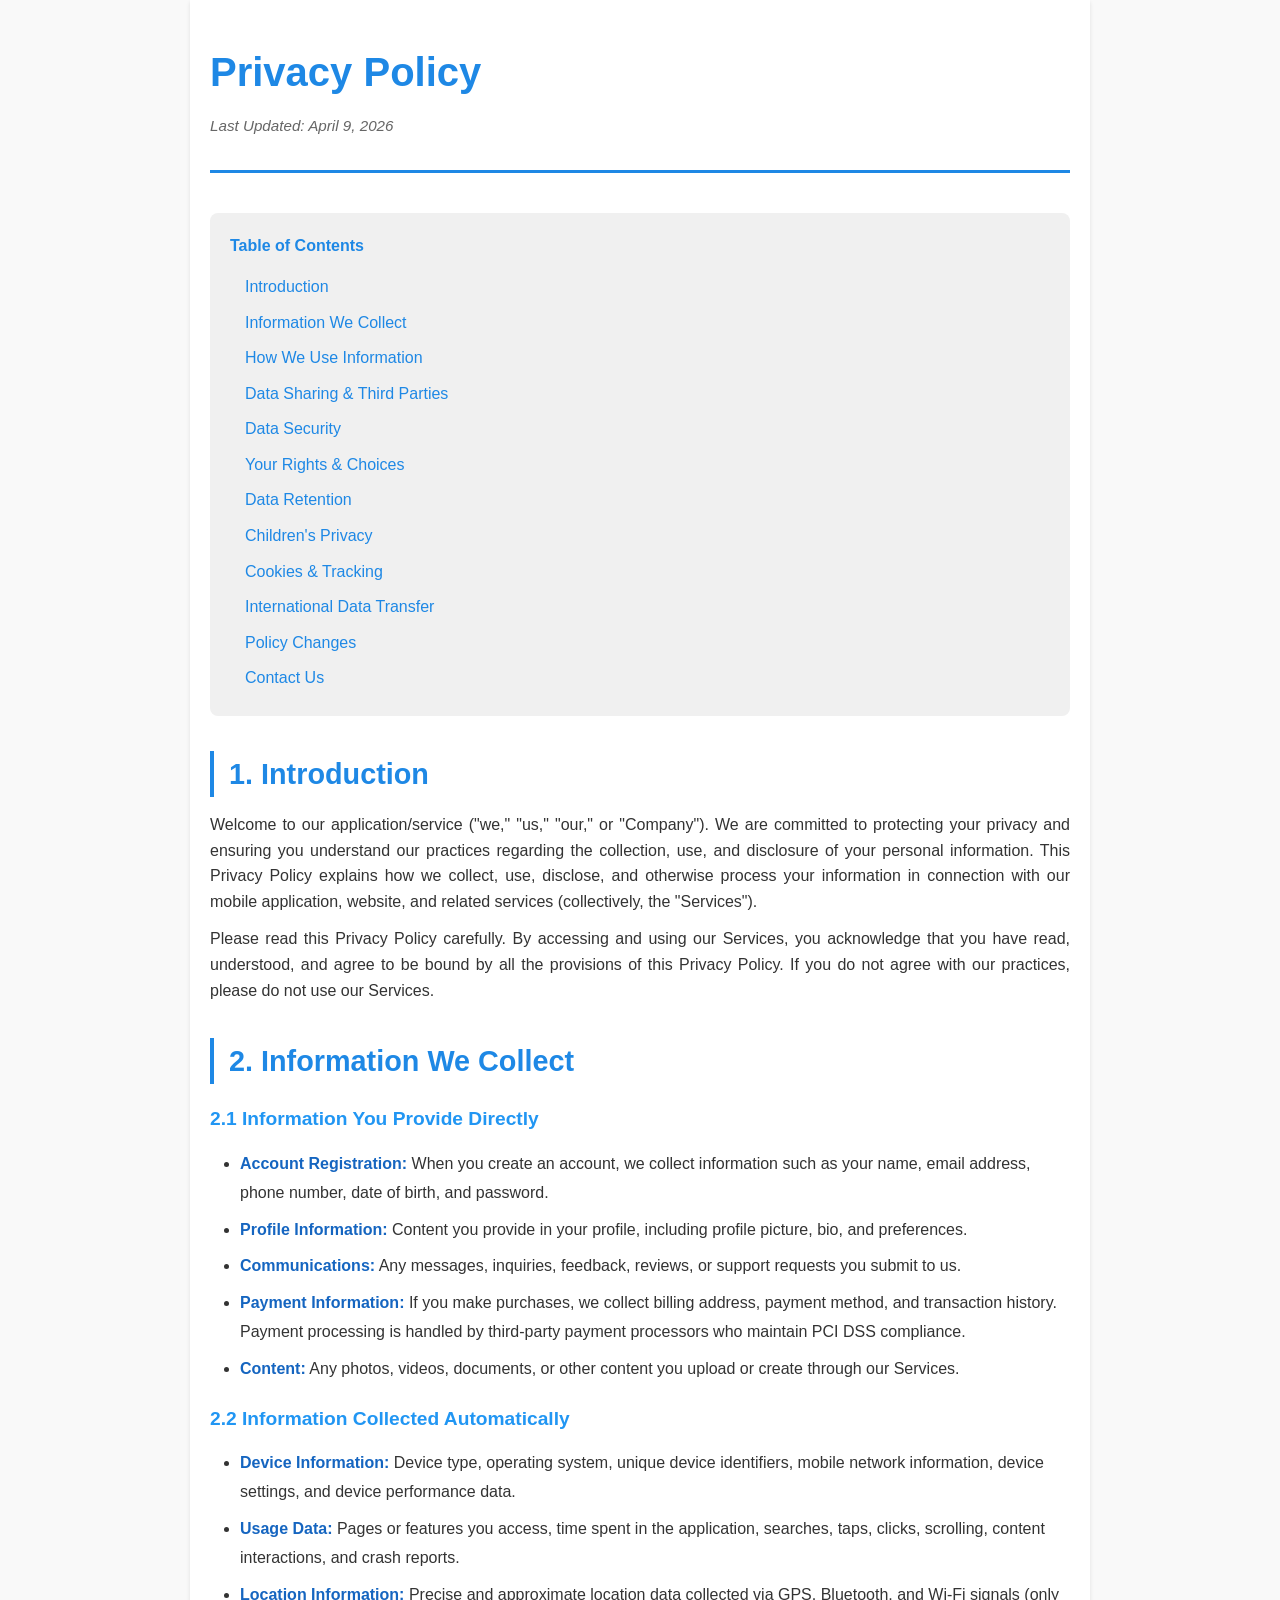
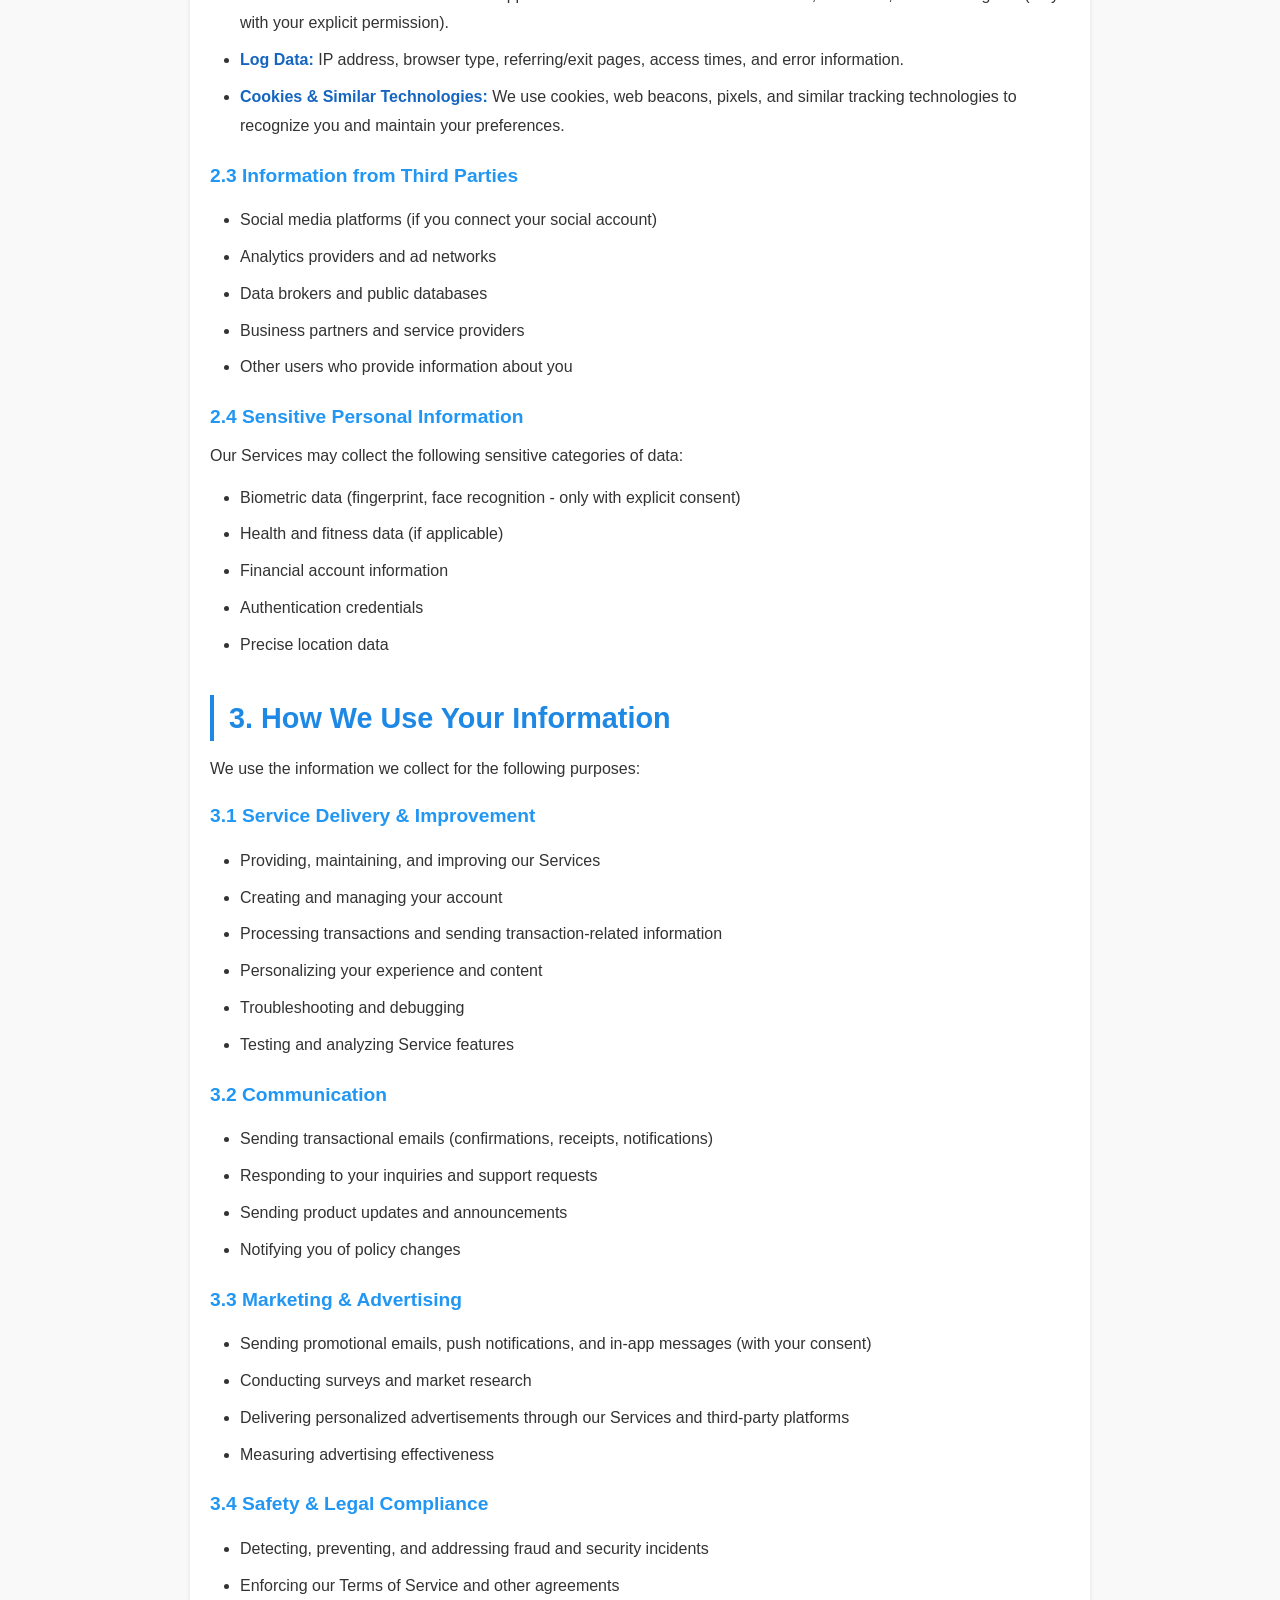
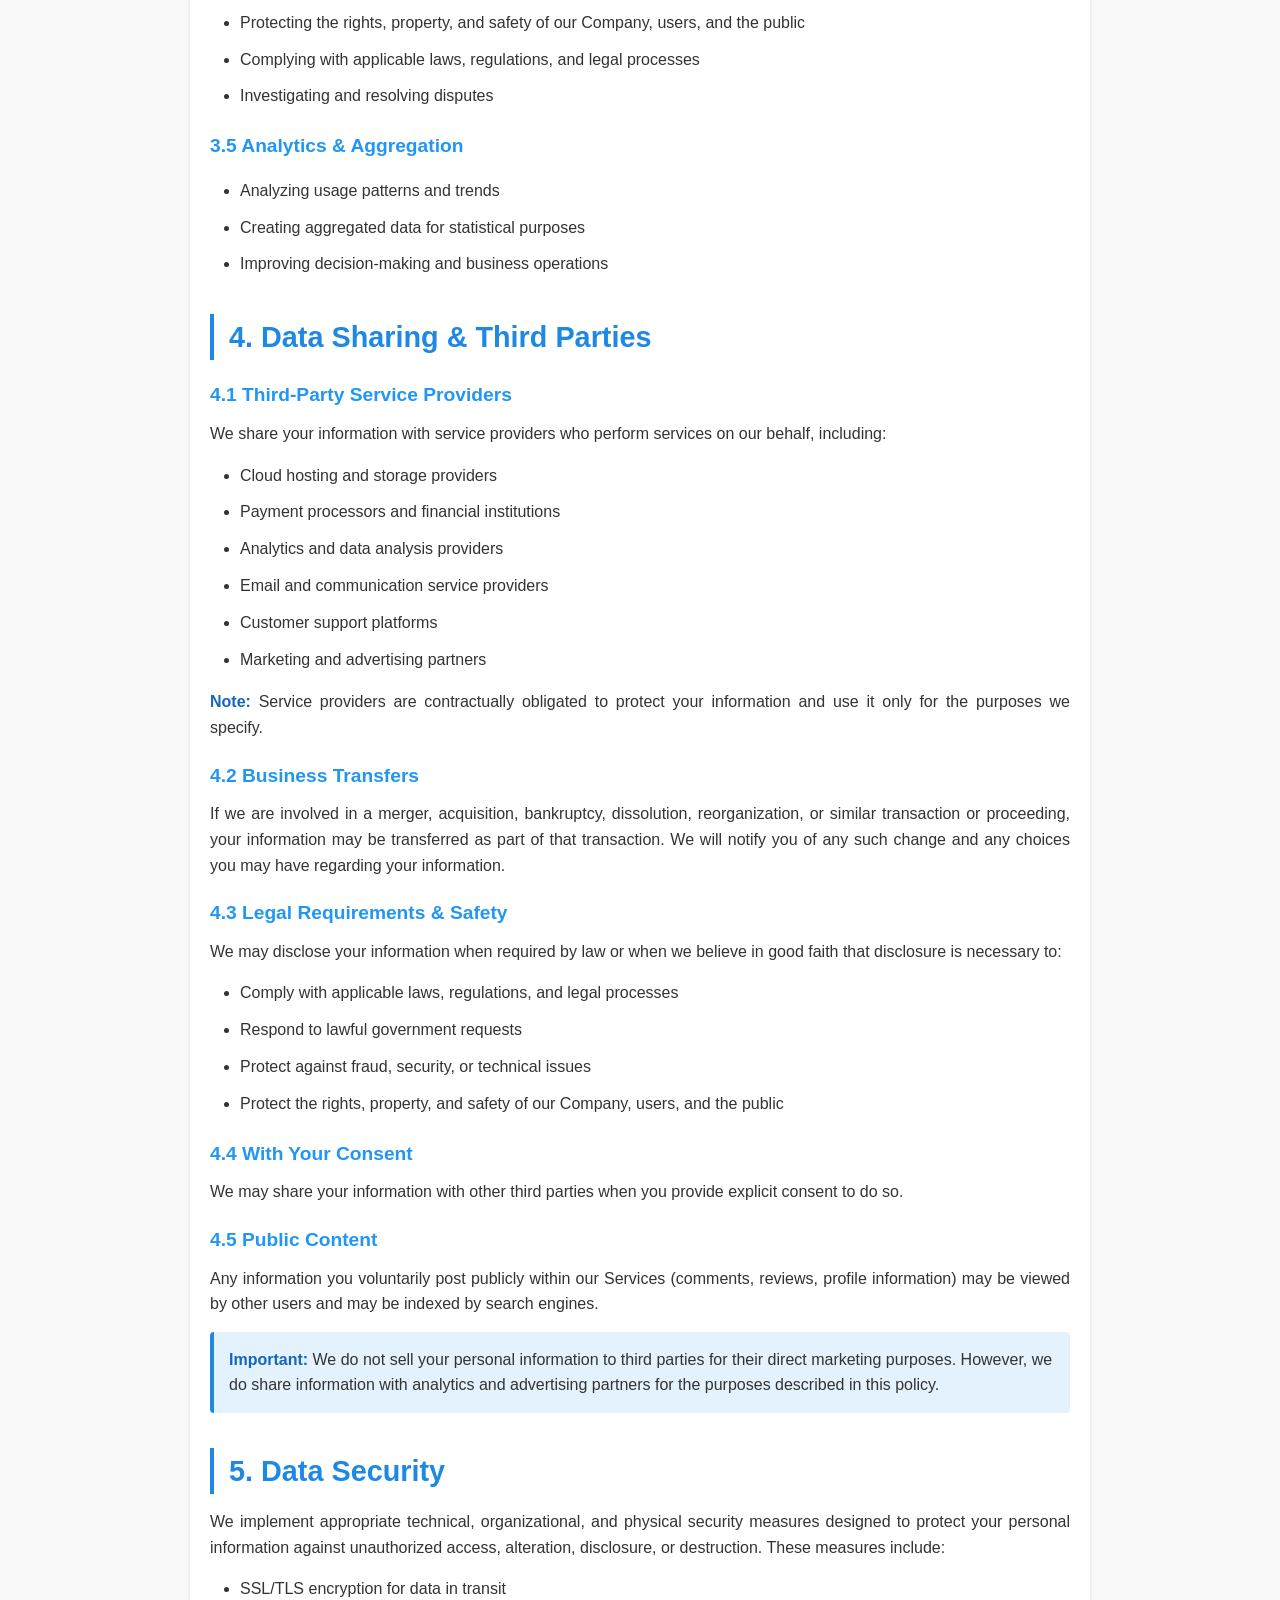
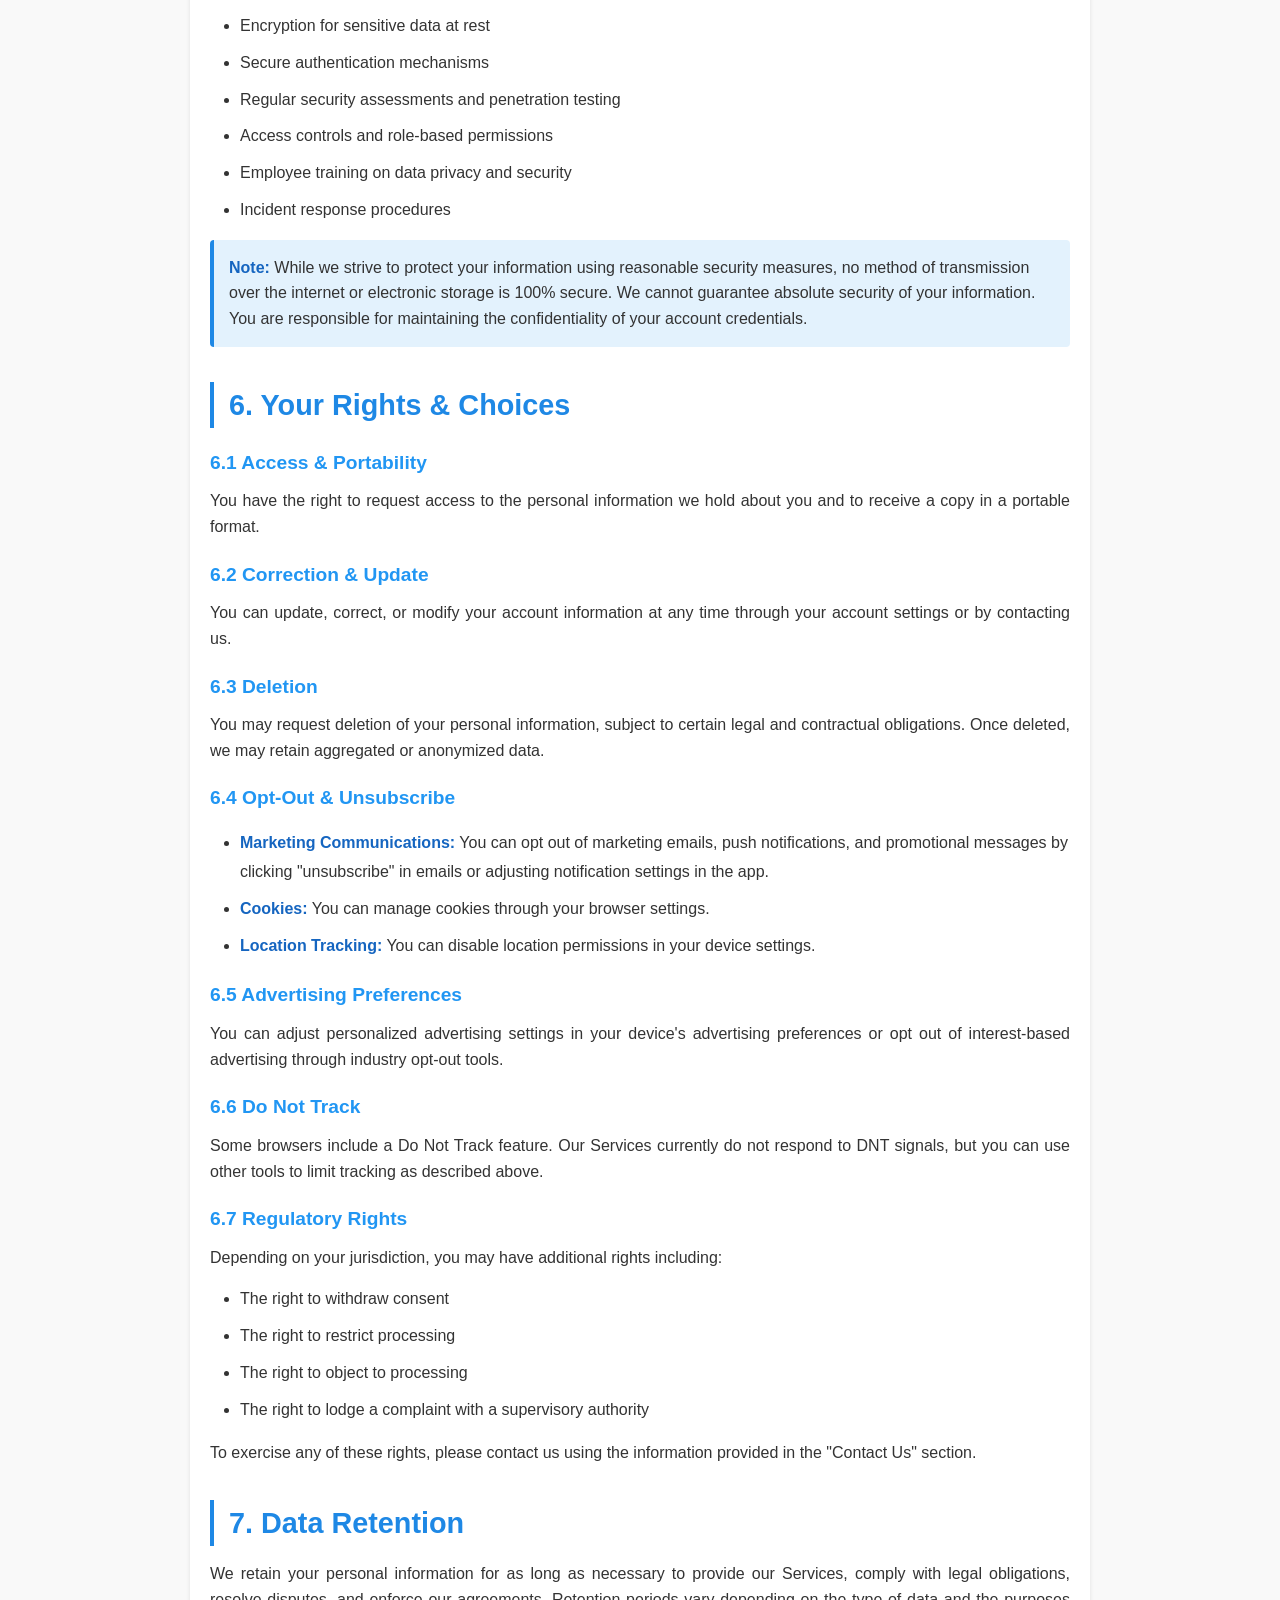
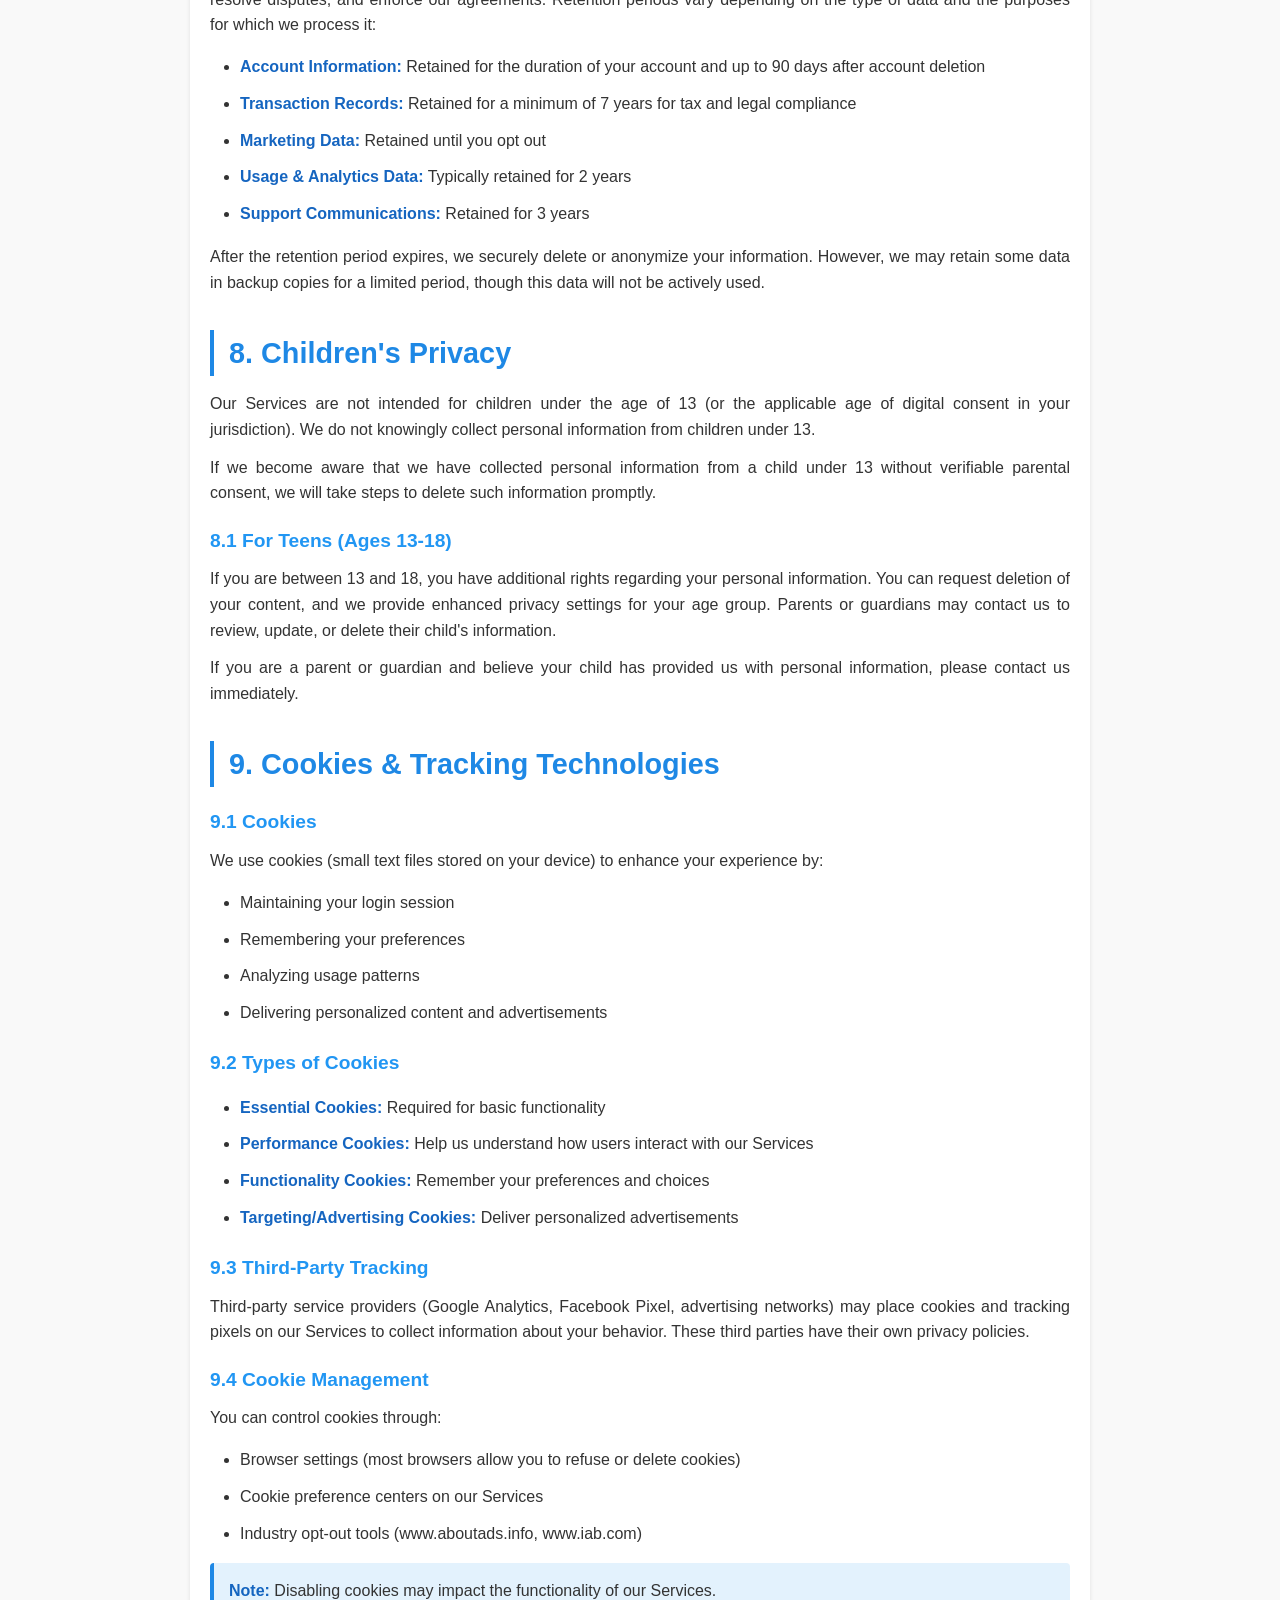
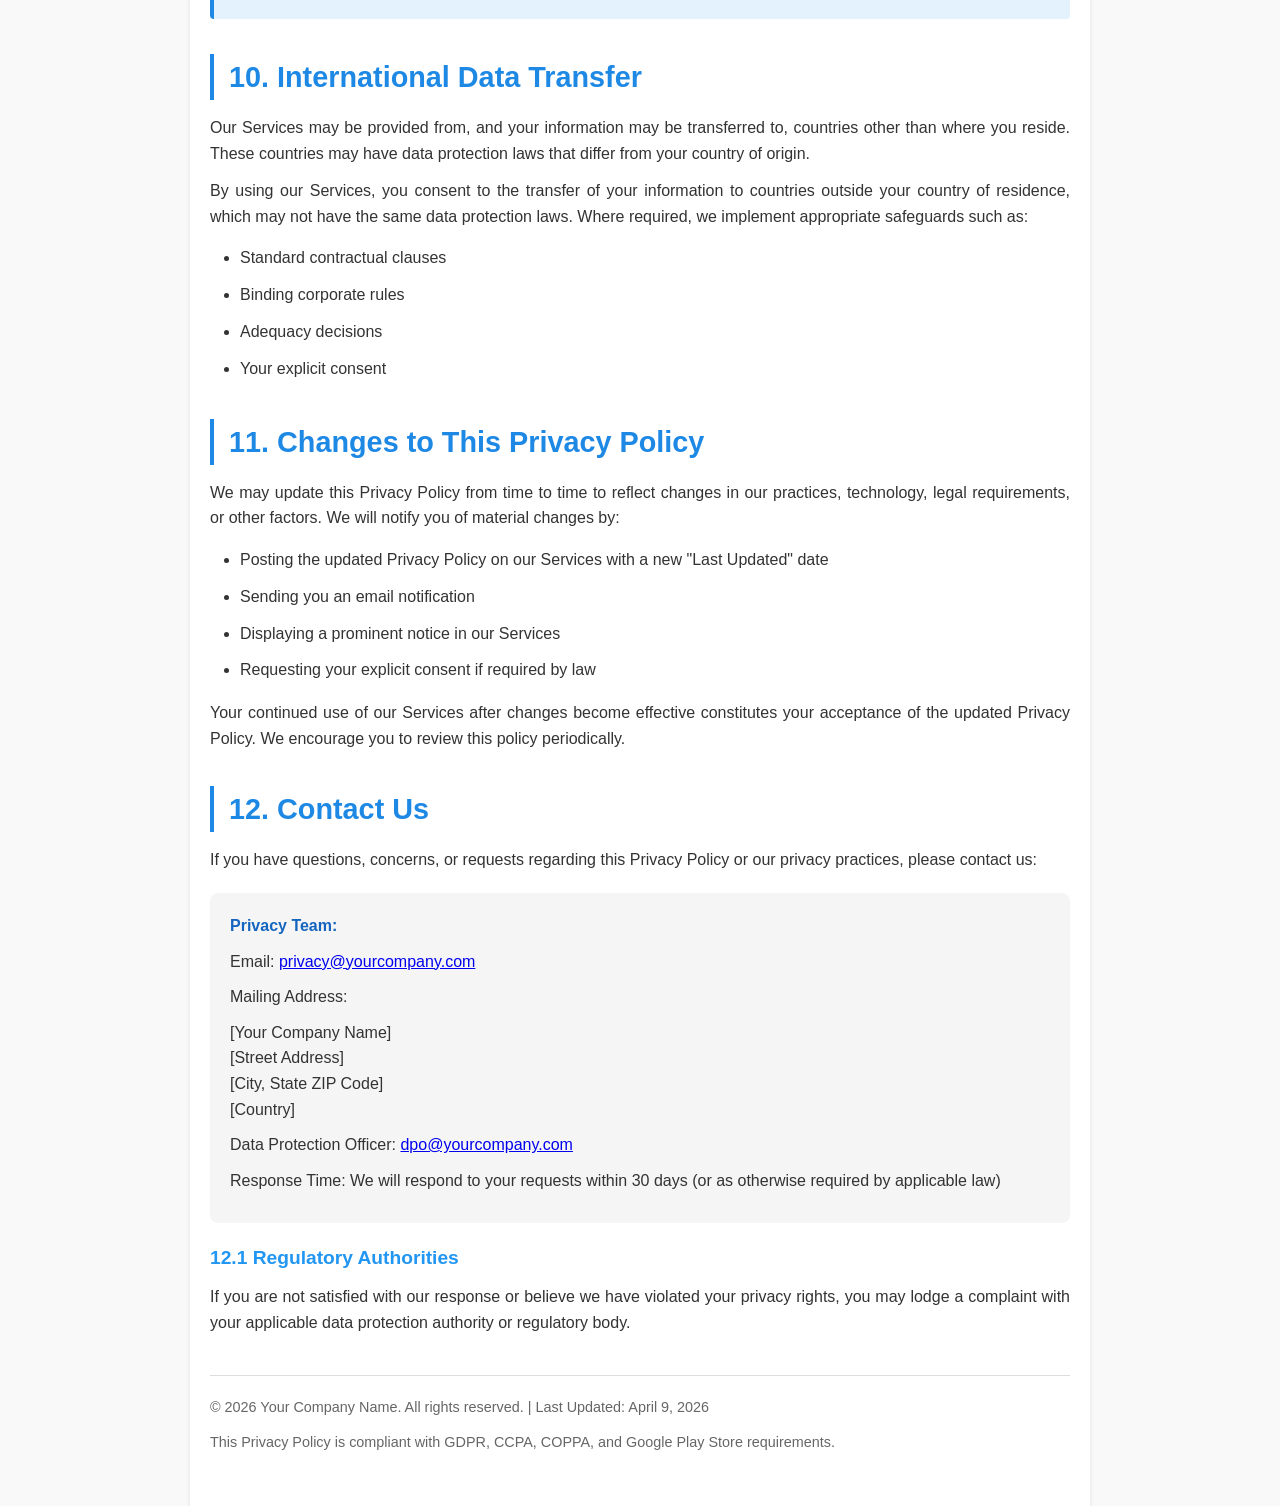
==== privacy-policy.html @ 2a8cf2f1 "Create privacy-policy.html" ====
<!DOCTYPE html>
<html lang="en">
<head>
    <meta charset="UTF-8">
    <meta name="viewport" content="width=device-width, initial-scale=1.0">
    <meta name="description" content="Privacy Policy - Learn how we collect, use and protect your data">
    <title>Privacy Policy</title>
    <style>
        * {
            margin: 0;
            padding: 0;
            box-sizing: border-box;
        }
        
        body {
            font-family: -apple-system, BlinkMacSystemFont, 'Segoe UI', Roboto, 'Helvetica Neue', Arial, sans-serif;
            line-height: 1.6;
            color: #333;
            background-color: #f9f9f9;
        }
        
        .container {
            max-width: 900px;
            margin: 0 auto;
            padding: 40px 20px;
            background-color: white;
            box-shadow: 0 2px 4px rgba(0,0,0,0.1);
        }
        
        header {
            margin-bottom: 40px;
            border-bottom: 3px solid #1e88e5;
            padding-bottom: 20px;
        }
        
        h1 {
            color: #1e88e5;
            font-size: 2.5em;
            margin-bottom: 10px;
        }
        
        .last-updated {
            color: #666;
            font-size: 0.95em;
            font-style: italic;
        }
        
        h2 {
            color: #1e88e5;
            font-size: 1.8em;
            margin-top: 35px;
            margin-bottom: 15px;
            border-left: 4px solid #1e88e5;
            padding-left: 15px;
        }
        
        h3 {
            color: #2196f3;
            font-size: 1.2em;
            margin-top: 20px;
            margin-bottom: 10px;
        }
        
        p {
            margin-bottom: 12px;
            text-align: justify;
        }
        
        ul, ol {
            margin: 15px 0 15px 30px;
        }
        
        li {
            margin-bottom: 8px;
            line-height: 1.8;
        }
        
        .highlight {
            background-color: #e3f2fd;
            padding: 15px;
            border-left: 4px solid #1e88e5;
            margin: 15px 0;
            border-radius: 4px;
        }
        
        .contact-info {
            background-color: #f5f5f5;
            padding: 20px;
            border-radius: 8px;
            margin: 20px 0;
        }
        
        .contact-info p {
            margin-bottom: 10px;
        }
        
        .toc {
            background-color: #f0f0f0;
            padding: 20px;
            border-radius: 8px;
            margin-bottom: 30px;
        }
        
        .toc-title {
            font-weight: bold;
            margin-bottom: 10px;
            color: #1e88e5;
        }
        
        .toc a {
            display: block;
            color: #1e88e5;
            text-decoration: none;
            padding: 5px 0;
            margin-left: 15px;
        }
        
        .toc a:hover {
            text-decoration: underline;
        }
        
        footer {
            margin-top: 40px;
            padding-top: 20px;
            border-top: 1px solid #ddd;
            text-align: center;
            color: #666;
            font-size: 0.9em;
        }
        
        strong {
            color: #1565c0;
        }
        
        @media (max-width: 768px) {
            .container {
                padding: 20px 15px;
            }
            
            h1 {
                font-size: 1.8em;
            }
            
            h2 {
                font-size: 1.4em;
            }
        }
    </style>
</head>
<body>
    <div class="container">
        <header>
            <h1>Privacy Policy</h1>
            <p class="last-updated">Last Updated: April 9, 2026</p>
        </header>

        <div class="toc">
            <div class="toc-title">Table of Contents</div>
            <a href="#introduction">Introduction</a>
            <a href="#information-we-collect">Information We Collect</a>
            <a href="#how-we-use">How We Use Information</a>
            <a href="#data-sharing">Data Sharing & Third Parties</a>
            <a href="#data-security">Data Security</a>
            <a href="#user-rights">Your Rights & Choices</a>
            <a href="#data-retention">Data Retention</a>
            <a href="#children-privacy">Children's Privacy</a>
            <a href="#cookies">Cookies & Tracking</a>
            <a href="#international-transfer">International Data Transfer</a>
            <a href="#policy-changes">Policy Changes</a>
            <a href="#contact">Contact Us</a>
        </div>

        <section id="introduction">
            <h2>1. Introduction</h2>
            <p>Welcome to our application/service ("we," "us," "our," or "Company"). We are committed to protecting your privacy and ensuring you understand our practices regarding the collection, use, and disclosure of your personal information. This Privacy Policy explains how we collect, use, disclose, and otherwise process your information in connection with our mobile application, website, and related services (collectively, the "Services").</p>
            <p>Please read this Privacy Policy carefully. By accessing and using our Services, you acknowledge that you have read, understood, and agree to be bound by all the provisions of this Privacy Policy. If you do not agree with our practices, please do not use our Services.</p>
        </section>

        <section id="information-we-collect">
            <h2>2. Information We Collect</h2>
            
            <h3>2.1 Information You Provide Directly</h3>
            <ul>
                <li><strong>Account Registration:</strong> When you create an account, we collect information such as your name, email address, phone number, date of birth, and password.</li>
                <li><strong>Profile Information:</strong> Content you provide in your profile, including profile picture, bio, and preferences.</li>
                <li><strong>Communications:</strong> Any messages, inquiries, feedback, reviews, or support requests you submit to us.</li>
                <li><strong>Payment Information:</strong> If you make purchases, we collect billing address, payment method, and transaction history. Payment processing is handled by third-party payment processors who maintain PCI DSS compliance.</li>
                <li><strong>Content:</strong> Any photos, videos, documents, or other content you upload or create through our Services.</li>
            </ul>

            <h3>2.2 Information Collected Automatically</h3>
            <ul>
                <li><strong>Device Information:</strong> Device type, operating system, unique device identifiers, mobile network information, device settings, and device performance data.</li>
                <li><strong>Usage Data:</strong> Pages or features you access, time spent in the application, searches, taps, clicks, scrolling, content interactions, and crash reports.</li>
                <li><strong>Location Information:</strong> Precise and approximate location data collected via GPS, Bluetooth, and Wi-Fi signals (only with your explicit permission).</li>
                <li><strong>Log Data:</strong> IP address, browser type, referring/exit pages, access times, and error information.</li>
                <li><strong>Cookies & Similar Technologies:</strong> We use cookies, web beacons, pixels, and similar tracking technologies to recognize you and maintain your preferences.</li>
            </ul>

            <h3>2.3 Information from Third Parties</h3>
            <ul>
                <li>Social media platforms (if you connect your social account)</li>
                <li>Analytics providers and ad networks</li>
                <li>Data brokers and public databases</li>
                <li>Business partners and service providers</li>
                <li>Other users who provide information about you</li>
            </ul>

            <h3>2.4 Sensitive Personal Information</h3>
            <p>Our Services may collect the following sensitive categories of data:</p>
            <ul>
                <li>Biometric data (fingerprint, face recognition - only with explicit consent)</li>
                <li>Health and fitness data (if applicable)</li>
                <li>Financial account information</li>
                <li>Authentication credentials</li>
                <li>Precise location data</li>
            </ul>
        </section>

        <section id="how-we-use">
            <h2>3. How We Use Your Information</h2>
            <p>We use the information we collect for the following purposes:</p>
            
            <h3>3.1 Service Delivery & Improvement</h3>
            <ul>
                <li>Providing, maintaining, and improving our Services</li>
                <li>Creating and managing your account</li>
                <li>Processing transactions and sending transaction-related information</li>
                <li>Personalizing your experience and content</li>
                <li>Troubleshooting and debugging</li>
                <li>Testing and analyzing Service features</li>
            </ul>

            <h3>3.2 Communication</h3>
            <ul>
                <li>Sending transactional emails (confirmations, receipts, notifications)</li>
                <li>Responding to your inquiries and support requests</li>
                <li>Sending product updates and announcements</li>
                <li>Notifying you of policy changes</li>
            </ul>

            <h3>3.3 Marketing & Advertising</h3>
            <ul>
                <li>Sending promotional emails, push notifications, and in-app messages (with your consent)</li>
                <li>Conducting surveys and market research</li>
                <li>Delivering personalized advertisements through our Services and third-party platforms</li>
                <li>Measuring advertising effectiveness</li>
            </ul>

            <h3>3.4 Safety & Legal Compliance</h3>
            <ul>
                <li>Detecting, preventing, and addressing fraud and security incidents</li>
                <li>Enforcing our Terms of Service and other agreements</li>
                <li>Protecting the rights, property, and safety of our Company, users, and the public</li>
                <li>Complying with applicable laws, regulations, and legal processes</li>
                <li>Investigating and resolving disputes</li>
            </ul>

            <h3>3.5 Analytics & Aggregation</h3>
            <ul>
                <li>Analyzing usage patterns and trends</li>
                <li>Creating aggregated data for statistical purposes</li>
                <li>Improving decision-making and business operations</li>
            </ul>
        </section>

        <section id="data-sharing">
            <h2>4. Data Sharing & Third Parties</h2>
            
            <h3>4.1 Third-Party Service Providers</h3>
            <p>We share your information with service providers who perform services on our behalf, including:</p>
            <ul>
                <li>Cloud hosting and storage providers</li>
                <li>Payment processors and financial institutions</li>
                <li>Analytics and data analysis providers</li>
                <li>Email and communication service providers</li>
                <li>Customer support platforms</li>
                <li>Marketing and advertising partners</li>
            </ul>
            <p><strong>Note:</strong> Service providers are contractually obligated to protect your information and use it only for the purposes we specify.</p>

            <h3>4.2 Business Transfers</h3>
            <p>If we are involved in a merger, acquisition, bankruptcy, dissolution, reorganization, or similar transaction or proceeding, your information may be transferred as part of that transaction. We will notify you of any such change and any choices you may have regarding your information.</p>

            <h3>4.3 Legal Requirements & Safety</h3>
            <p>We may disclose your information when required by law or when we believe in good faith that disclosure is necessary to:</p>
            <ul>
                <li>Comply with applicable laws, regulations, and legal processes</li>
                <li>Respond to lawful government requests</li>
                <li>Protect against fraud, security, or technical issues</li>
                <li>Protect the rights, property, and safety of our Company, users, and the public</li>
            </ul>

            <h3>4.4 With Your Consent</h3>
            <p>We may share your information with other third parties when you provide explicit consent to do so.</p>

            <h3>4.5 Public Content</h3>
            <p>Any information you voluntarily post publicly within our Services (comments, reviews, profile information) may be viewed by other users and may be indexed by search engines.</p>

            <div class="highlight">
                <strong>Important:</strong> We do not sell your personal information to third parties for their direct marketing purposes. However, we do share information with analytics and advertising partners for the purposes described in this policy.
            </div>
        </section>

        <section id="data-security">
            <h2>5. Data Security</h2>
            <p>We implement appropriate technical, organizational, and physical security measures designed to protect your personal information against unauthorized access, alteration, disclosure, or destruction. These measures include:</p>
            <ul>
                <li>SSL/TLS encryption for data in transit</li>
                <li>Encryption for sensitive data at rest</li>
                <li>Secure authentication mechanisms</li>
                <li>Regular security assessments and penetration testing</li>
                <li>Access controls and role-based permissions</li>
                <li>Employee training on data privacy and security</li>
                <li>Incident response procedures</li>
            </ul>

            <div class="highlight">
                <strong>Note:</strong> While we strive to protect your information using reasonable security measures, no method of transmission over the internet or electronic storage is 100% secure. We cannot guarantee absolute security of your information. You are responsible for maintaining the confidentiality of your account credentials.
            </div>
        </section>

        <section id="user-rights">
            <h2>6. Your Rights & Choices</h2>
            
            <h3>6.1 Access & Portability</h3>
            <p>You have the right to request access to the personal information we hold about you and to receive a copy in a portable format.</p>

            <h3>6.2 Correction & Update</h3>
            <p>You can update, correct, or modify your account information at any time through your account settings or by contacting us.</p>

            <h3>6.3 Deletion</h3>
            <p>You may request deletion of your personal information, subject to certain legal and contractual obligations. Once deleted, we may retain aggregated or anonymized data.</p>

            <h3>6.4 Opt-Out & Unsubscribe</h3>
            <ul>
                <li><strong>Marketing Communications:</strong> You can opt out of marketing emails, push notifications, and promotional messages by clicking "unsubscribe" in emails or adjusting notification settings in the app.</li>
                <li><strong>Cookies:</strong> You can manage cookies through your browser settings.</li>
                <li><strong>Location Tracking:</strong> You can disable location permissions in your device settings.</li>
            </ul>

            <h3>6.5 Advertising Preferences</h3>
            <p>You can adjust personalized advertising settings in your device's advertising preferences or opt out of interest-based advertising through industry opt-out tools.</p>

            <h3>6.6 Do Not Track</h3>
            <p>Some browsers include a Do Not Track feature. Our Services currently do not respond to DNT signals, but you can use other tools to limit tracking as described above.</p>

            <h3>6.7 Regulatory Rights</h3>
            <p>Depending on your jurisdiction, you may have additional rights including:</p>
            <ul>
                <li>The right to withdraw consent</li>
                <li>The right to restrict processing</li>
                <li>The right to object to processing</li>
                <li>The right to lodge a complaint with a supervisory authority</li>
            </ul>

            <p>To exercise any of these rights, please contact us using the information provided in the "Contact Us" section.</p>
        </section>

        <section id="data-retention">
            <h2>7. Data Retention</h2>
            <p>We retain your personal information for as long as necessary to provide our Services, comply with legal obligations, resolve disputes, and enforce our agreements. Retention periods vary depending on the type of data and the purposes for which we process it:</p>
            <ul>
                <li><strong>Account Information:</strong> Retained for the duration of your account and up to 90 days after account deletion</li>
                <li><strong>Transaction Records:</strong> Retained for a minimum of 7 years for tax and legal compliance</li>
                <li><strong>Marketing Data:</strong> Retained until you opt out</li>
                <li><strong>Usage & Analytics Data:</strong> Typically retained for 2 years</li>
                <li><strong>Support Communications:</strong> Retained for 3 years</li>
            </ul>
            <p>After the retention period expires, we securely delete or anonymize your information. However, we may retain some data in backup copies for a limited period, though this data will not be actively used.</p>
        </section>

        <section id="children-privacy">
            <h2>8. Children's Privacy</h2>
            <p>Our Services are not intended for children under the age of 13 (or the applicable age of digital consent in your jurisdiction). We do not knowingly collect personal information from children under 13.</p>
            
            <p>If we become aware that we have collected personal information from a child under 13 without verifiable parental consent, we will take steps to delete such information promptly.</p>

            <h3>8.1 For Teens (Ages 13-18)</h3>
            <p>If you are between 13 and 18, you have additional rights regarding your personal information. You can request deletion of your content, and we provide enhanced privacy settings for your age group. Parents or guardians may contact us to review, update, or delete their child's information.</p>

            <p>If you are a parent or guardian and believe your child has provided us with personal information, please contact us immediately.</p>
        </section>

        <section id="cookies">
            <h2>9. Cookies & Tracking Technologies</h2>
            
            <h3>9.1 Cookies</h3>
            <p>We use cookies (small text files stored on your device) to enhance your experience by:</p>
            <ul>
                <li>Maintaining your login session</li>
                <li>Remembering your preferences</li>
                <li>Analyzing usage patterns</li>
                <li>Delivering personalized content and advertisements</li>
            </ul>

            <h3>9.2 Types of Cookies</h3>
            <ul>
                <li><strong>Essential Cookies:</strong> Required for basic functionality</li>
                <li><strong>Performance Cookies:</strong> Help us understand how users interact with our Services</li>
                <li><strong>Functionality Cookies:</strong> Remember your preferences and choices</li>
                <li><strong>Targeting/Advertising Cookies:</strong> Deliver personalized advertisements</li>
            </ul>

            <h3>9.3 Third-Party Tracking</h3>
            <p>Third-party service providers (Google Analytics, Facebook Pixel, advertising networks) may place cookies and tracking pixels on our Services to collect information about your behavior. These third parties have their own privacy policies.</p>

            <h3>9.4 Cookie Management</h3>
            <p>You can control cookies through:</p>
            <ul>
                <li>Browser settings (most browsers allow you to refuse or delete cookies)</li>
                <li>Cookie preference centers on our Services</li>
                <li>Industry opt-out tools (www.aboutads.info, www.iab.com)</li>
            </ul>

            <div class="highlight">
                <strong>Note:</strong> Disabling cookies may impact the functionality of our Services.
            </div>
        </section>

        <section id="international-transfer">
            <h2>10. International Data Transfer</h2>
            <p>Our Services may be provided from, and your information may be transferred to, countries other than where you reside. These countries may have data protection laws that differ from your country of origin.</p>

            <p>By using our Services, you consent to the transfer of your information to countries outside your country of residence, which may not have the same data protection laws. Where required, we implement appropriate safeguards such as:</p>
            <ul>
                <li>Standard contractual clauses</li>
                <li>Binding corporate rules</li>
                <li>Adequacy decisions</li>
                <li>Your explicit consent</li>
            </ul>
        </section>

        <section id="policy-changes">
            <h2>11. Changes to This Privacy Policy</h2>
            <p>We may update this Privacy Policy from time to time to reflect changes in our practices, technology, legal requirements, or other factors. We will notify you of material changes by:</p>
            <ul>
                <li>Posting the updated Privacy Policy on our Services with a new "Last Updated" date</li>
                <li>Sending you an email notification</li>
                <li>Displaying a prominent notice in our Services</li>
                <li>Requesting your explicit consent if required by law</li>
            </ul>
            <p>Your continued use of our Services after changes become effective constitutes your acceptance of the updated Privacy Policy. We encourage you to review this policy periodically.</p>
        </section>

        <section id="contact">
            <h2>12. Contact Us</h2>
            <p>If you have questions, concerns, or requests regarding this Privacy Policy or our privacy practices, please contact us:</p>
            
            <div class="contact-info">
                <p><strong>Privacy Team:</strong></p>
                <p>Email: <a href="mailto:privacy@yourcompany.com">privacy@yourcompany.com</a></p>
                <p>Mailing Address:</p>
                <p>[Your Company Name]<br>
                [Street Address]<br>
                [City, State ZIP Code]<br>
                [Country]</p>
                <p>Data Protection Officer: <a href="mailto:dpo@yourcompany.com">dpo@yourcompany.com</a></p>
                <p>Response Time: We will respond to your requests within 30 days (or as otherwise required by applicable law)</p>
            </div>

            <h3>12.1 Regulatory Authorities</h3>
            <p>If you are not satisfied with our response or believe we have violated your privacy rights, you may lodge a complaint with your applicable data protection authority or regulatory body.</p>
        </section>

        <footer>
            <p>&copy; 2026 Your Company Name. All rights reserved. | Last Updated: April 9, 2026</p>
            <p>This Privacy Policy is compliant with GDPR, CCPA, COPPA, and Google Play Store requirements.</p>
        </footer>
    </div>
</body>
</html>
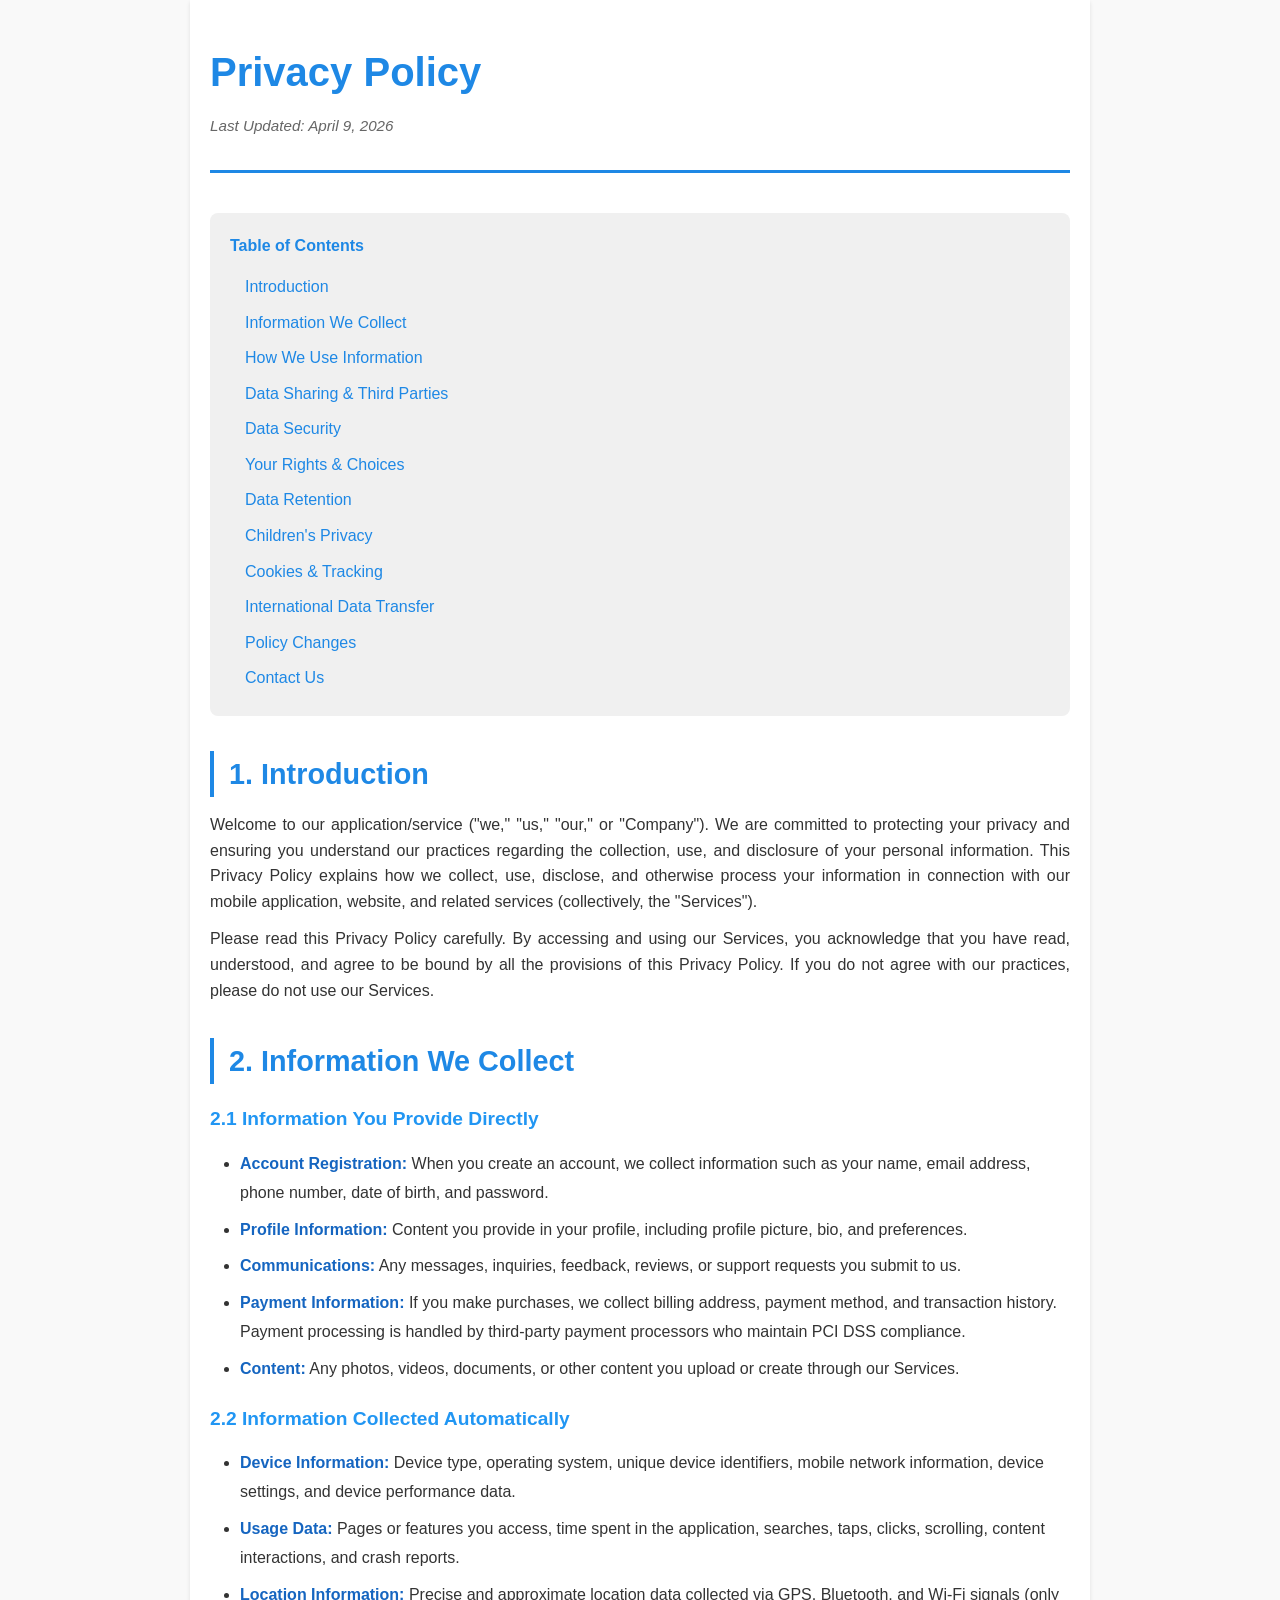
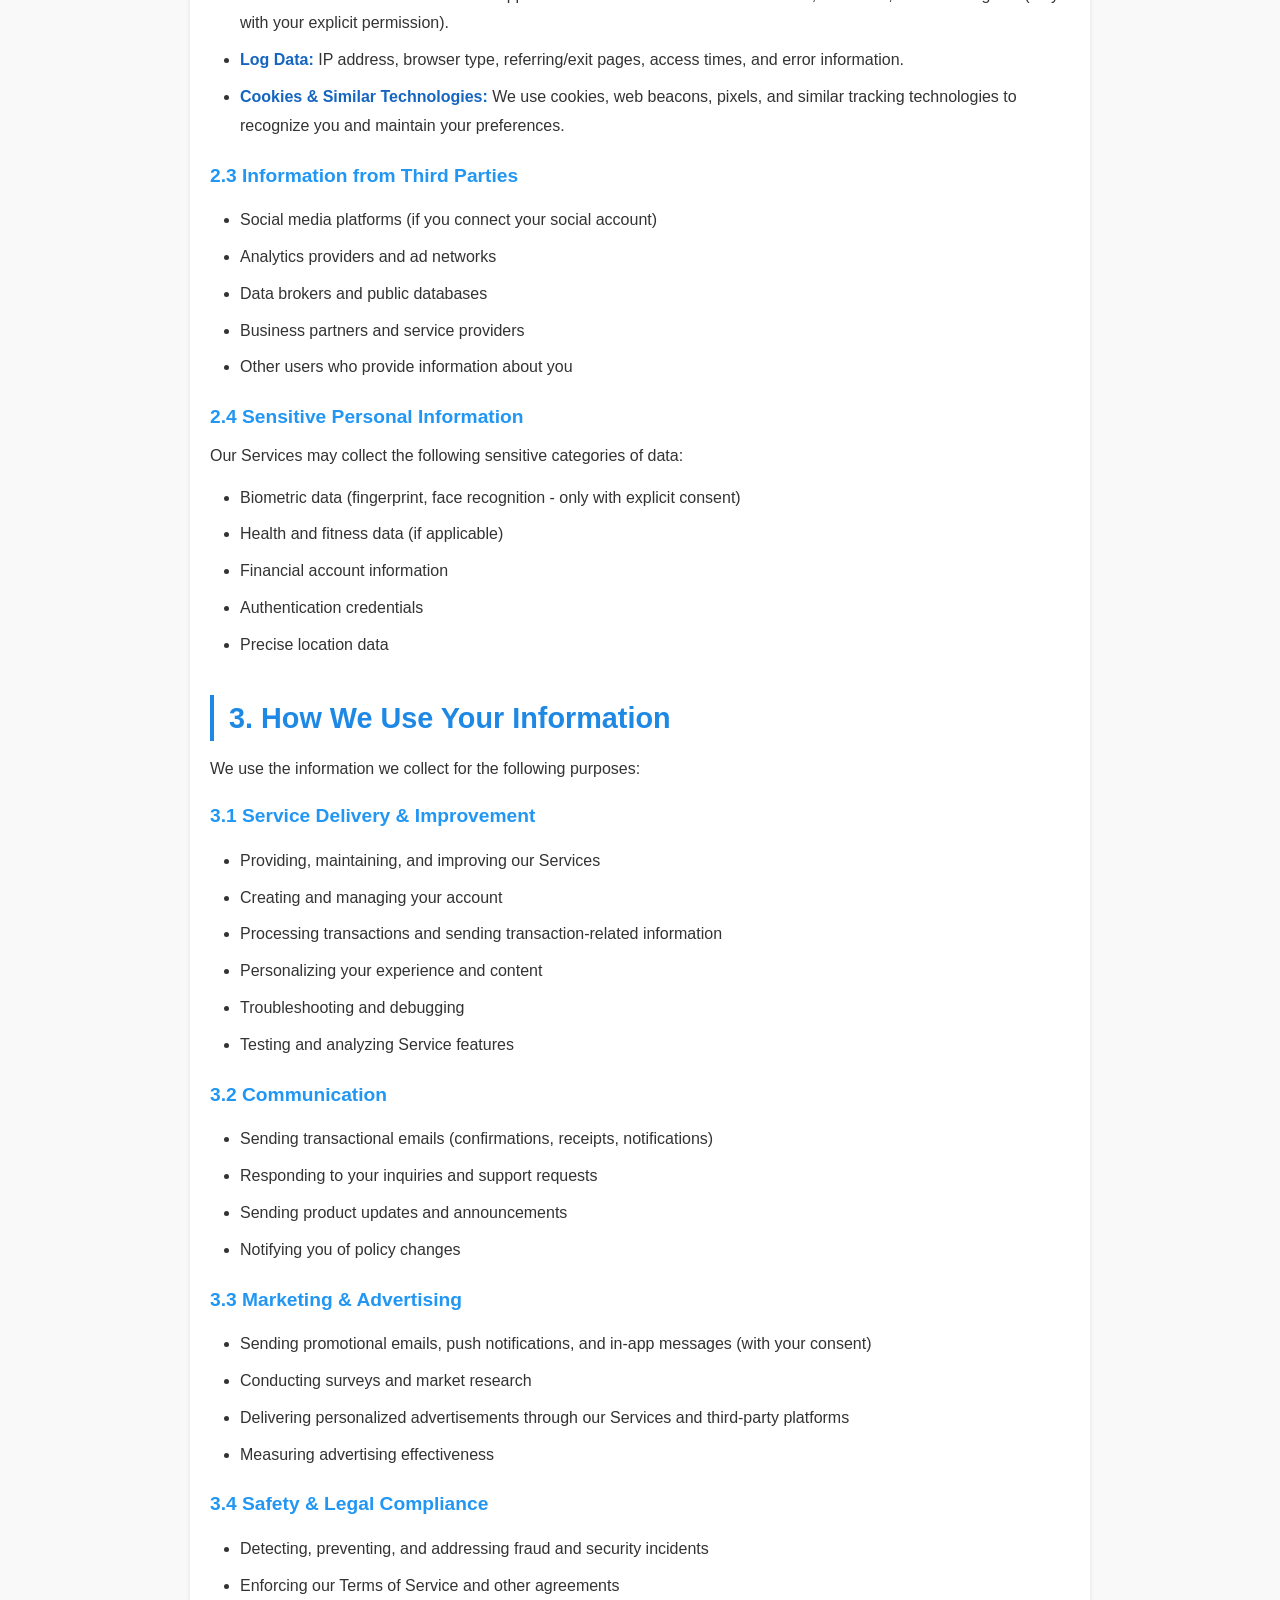
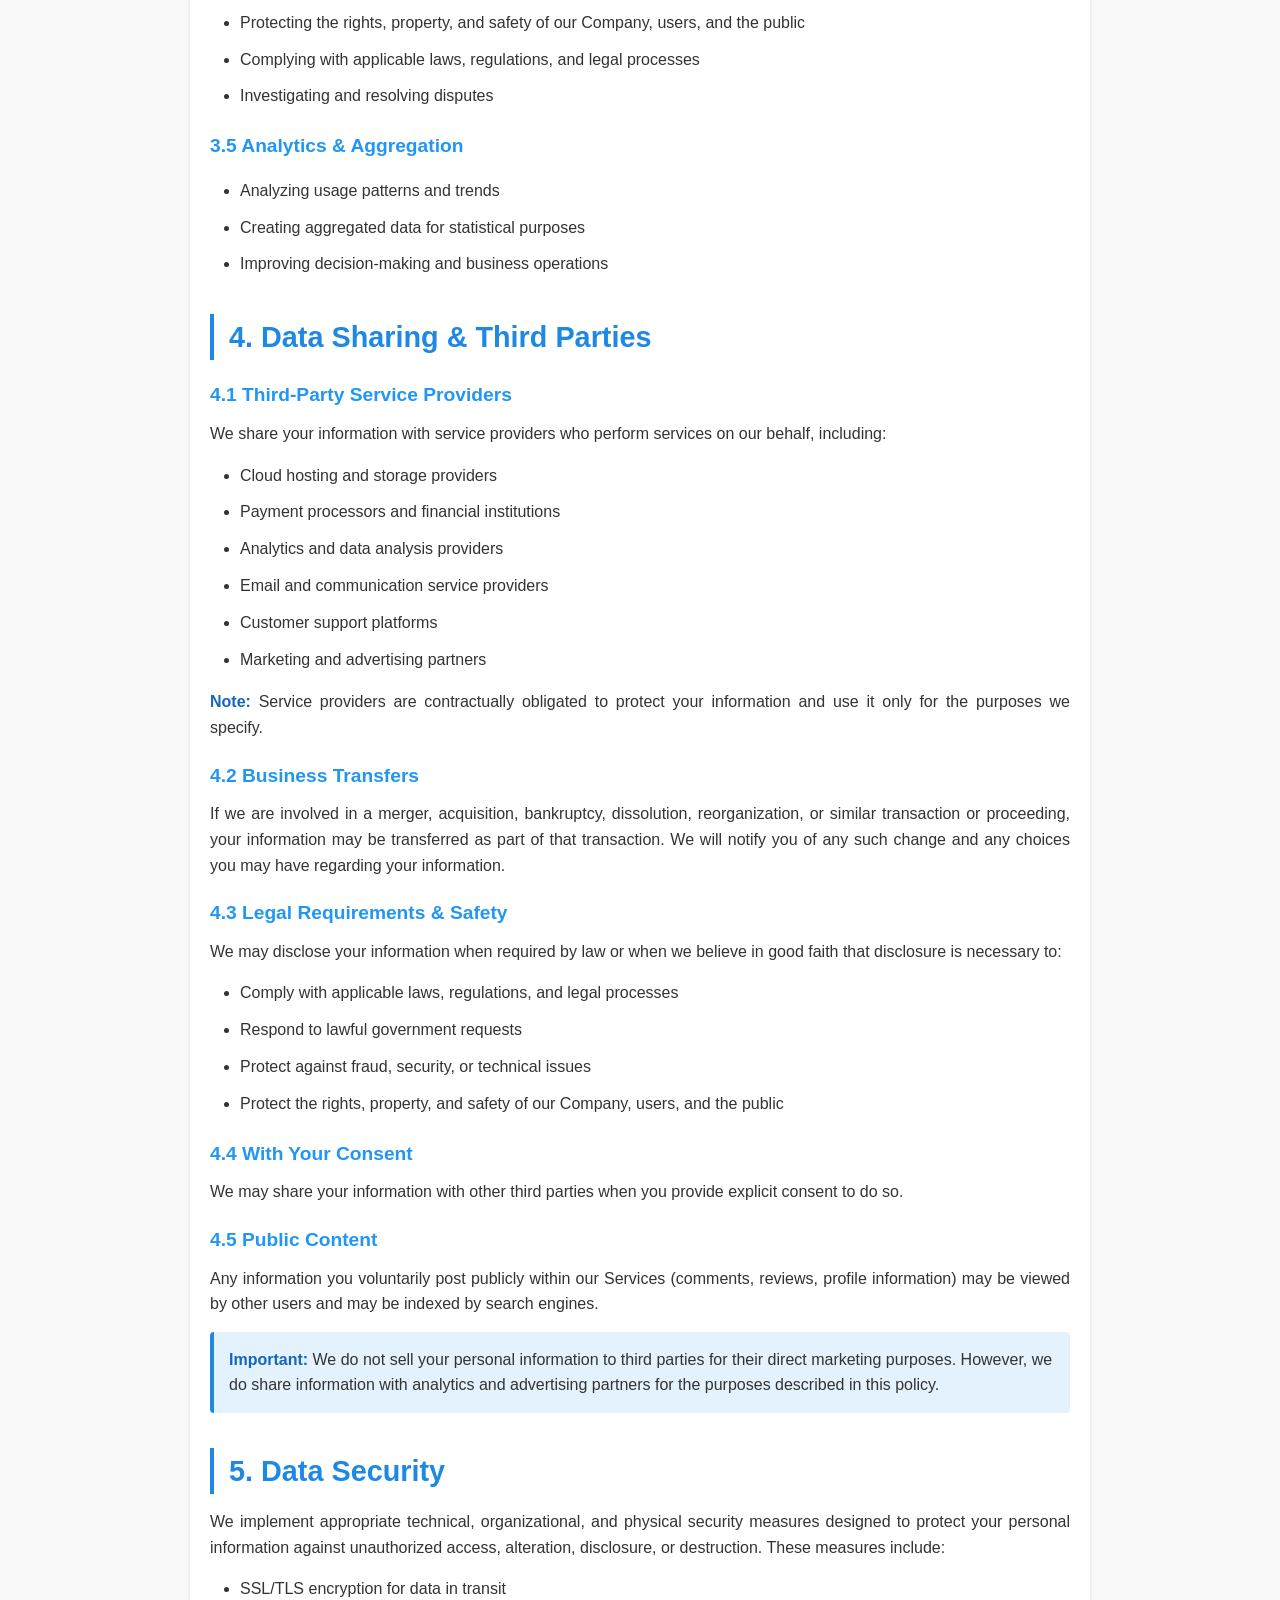
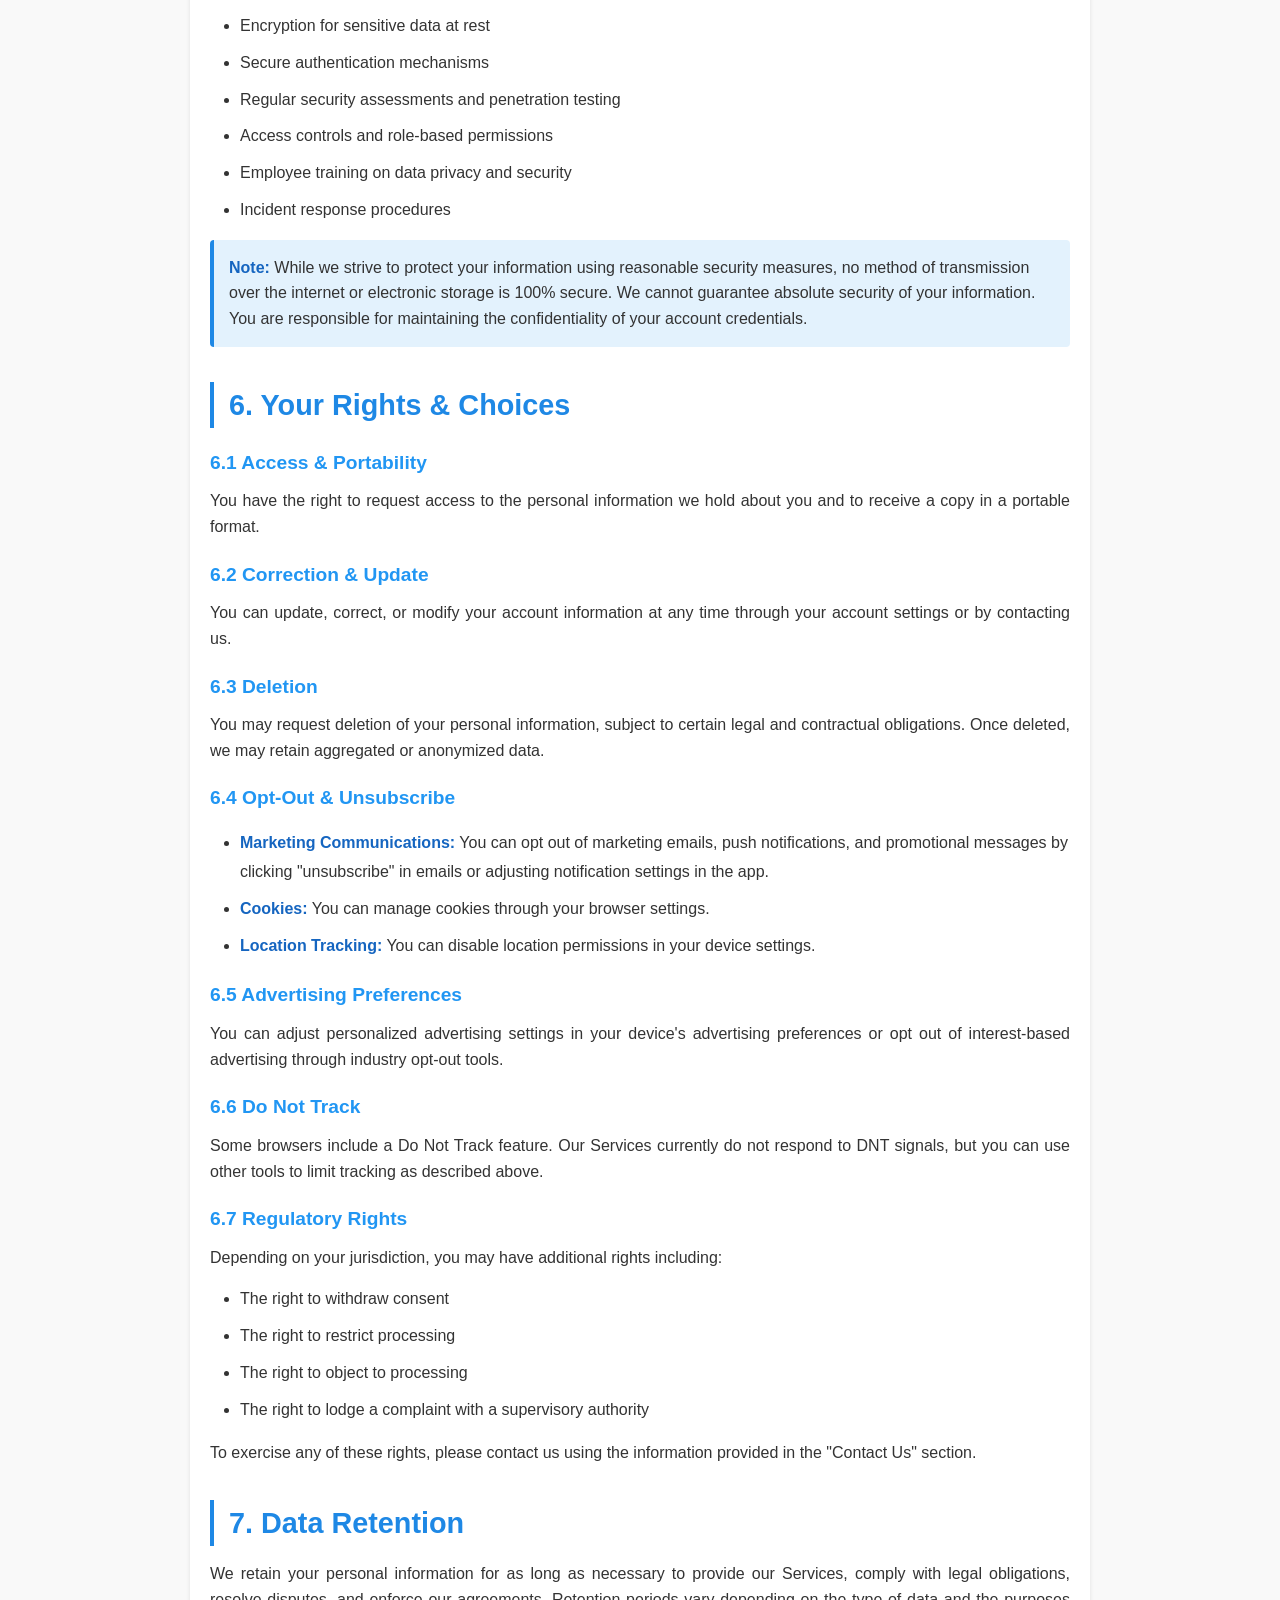
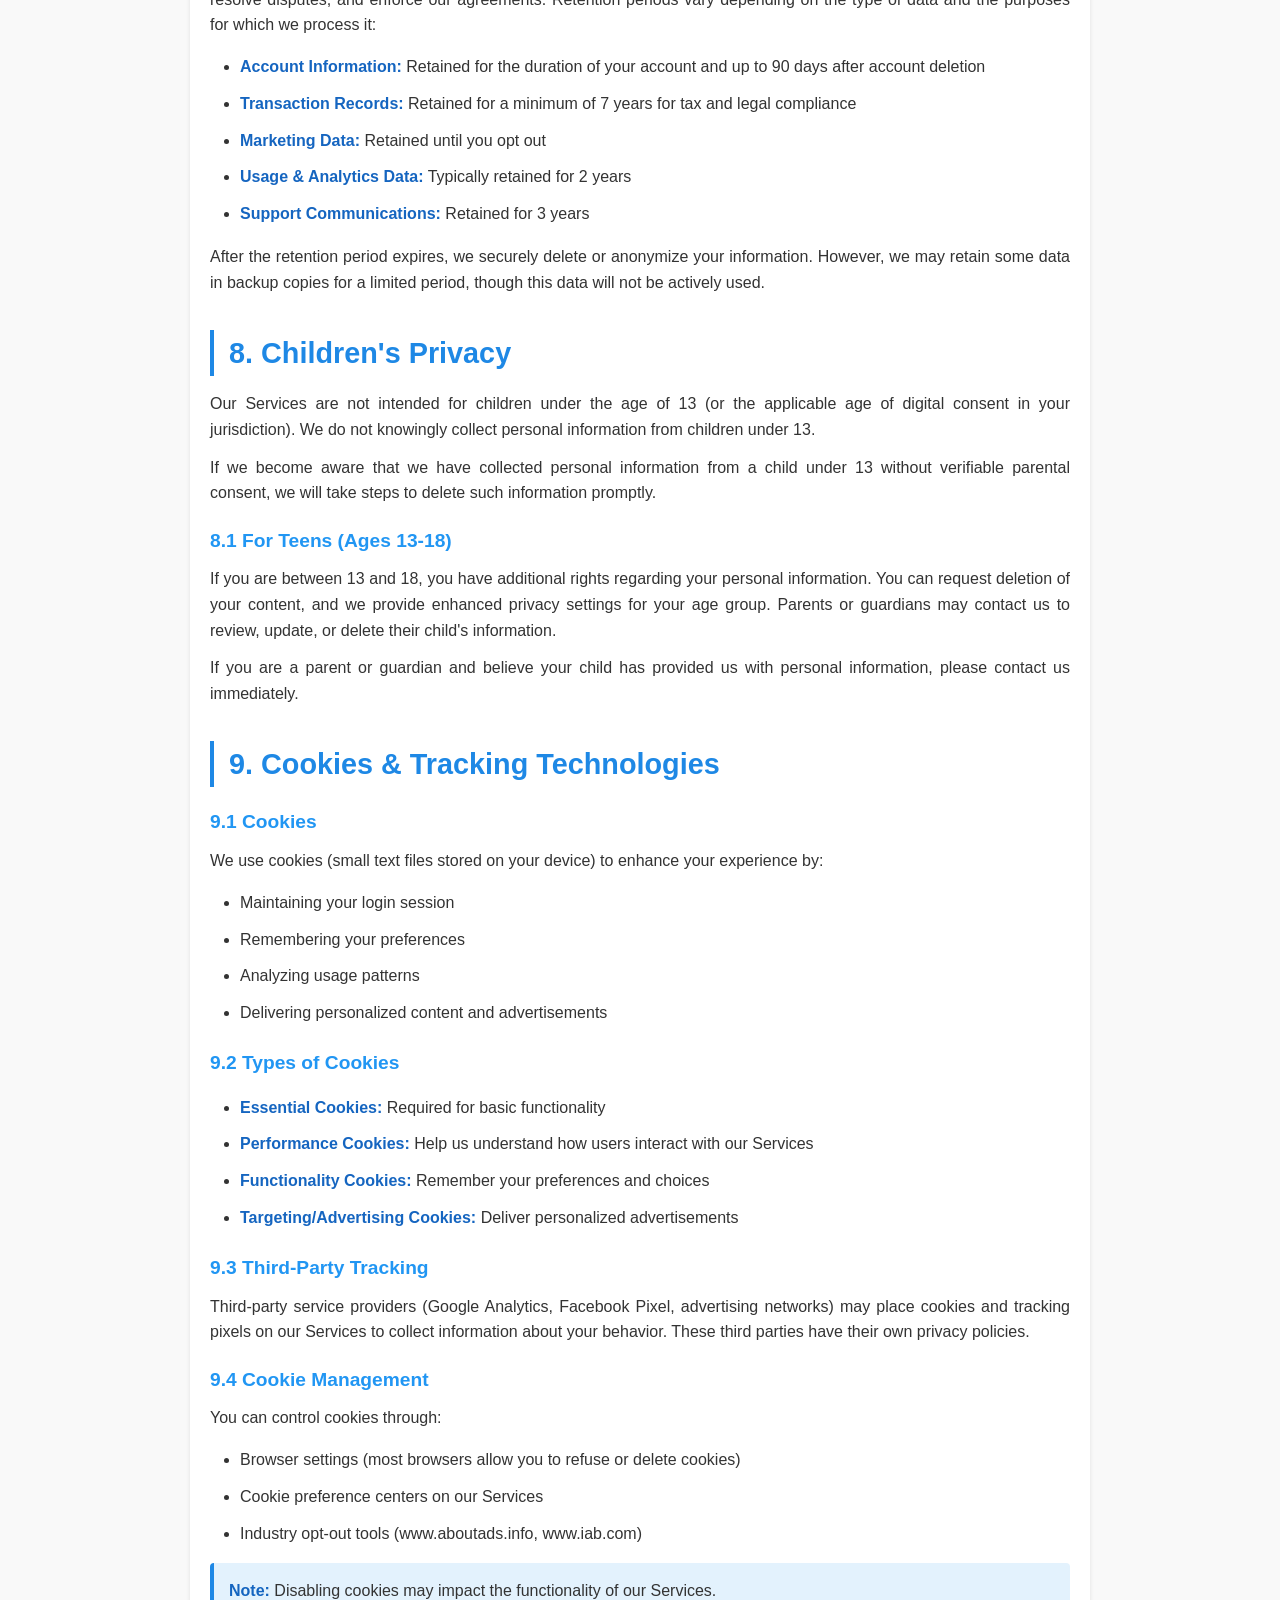
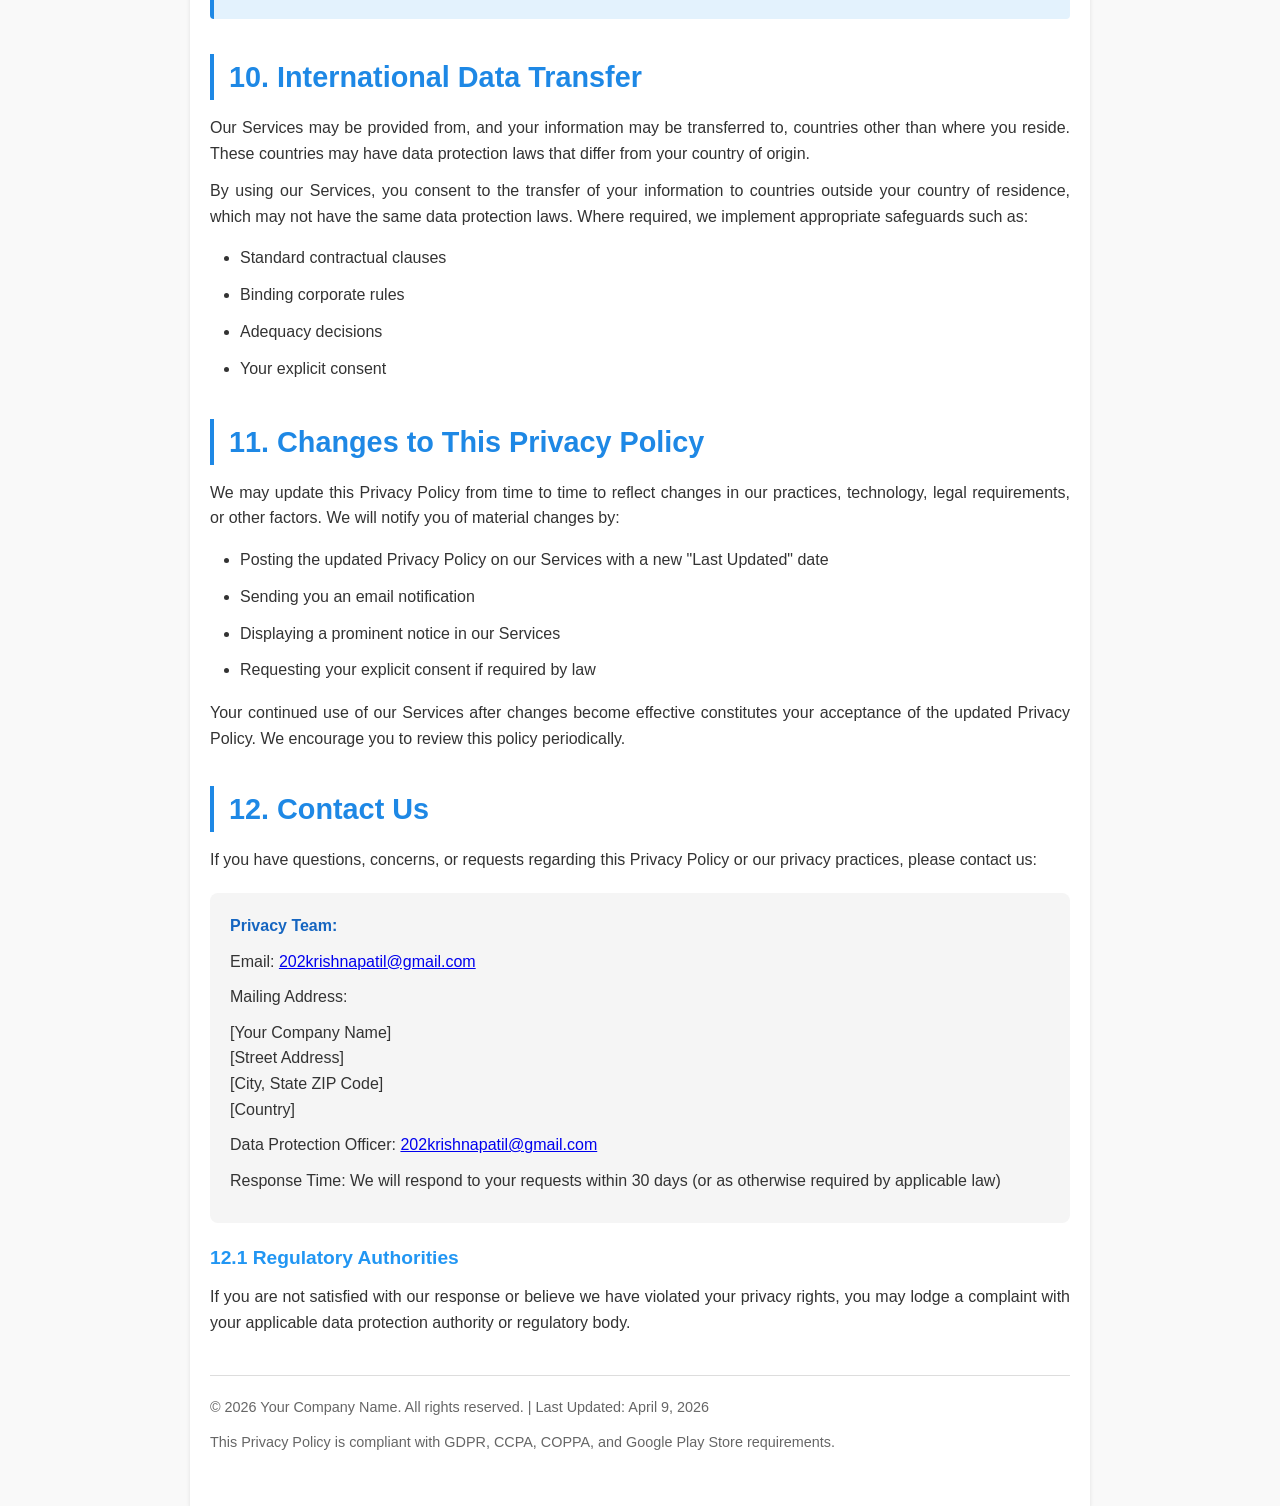
==== commit 51cddcdf: "Update privacy-policy.html" ====
--- a/privacy-policy.html
+++ b/privacy-policy.html
@@ -449,13 +449,13 @@
             
             <div class="contact-info">
                 <p><strong>Privacy Team:</strong></p>
-                <p>Email: <a href="mailto:privacy@yourcompany.com">privacy@yourcompany.com</a></p>
+                <p>Email: <a href="mailto:202krishnapatil@gmail.com">202krishnapatil@gmail.com</a></p>
                 <p>Mailing Address:</p>
                 <p>[Your Company Name]<br>
                 [Street Address]<br>
                 [City, State ZIP Code]<br>
                 [Country]</p>
-                <p>Data Protection Officer: <a href="mailto:dpo@yourcompany.com">dpo@yourcompany.com</a></p>
+                <p>Data Protection Officer: <a href="mailto:202krishnapatil@gmail.com">202krishnapatil@gmail.com</a></p>
                 <p>Response Time: We will respond to your requests within 30 days (or as otherwise required by applicable law)</p>
             </div>
 
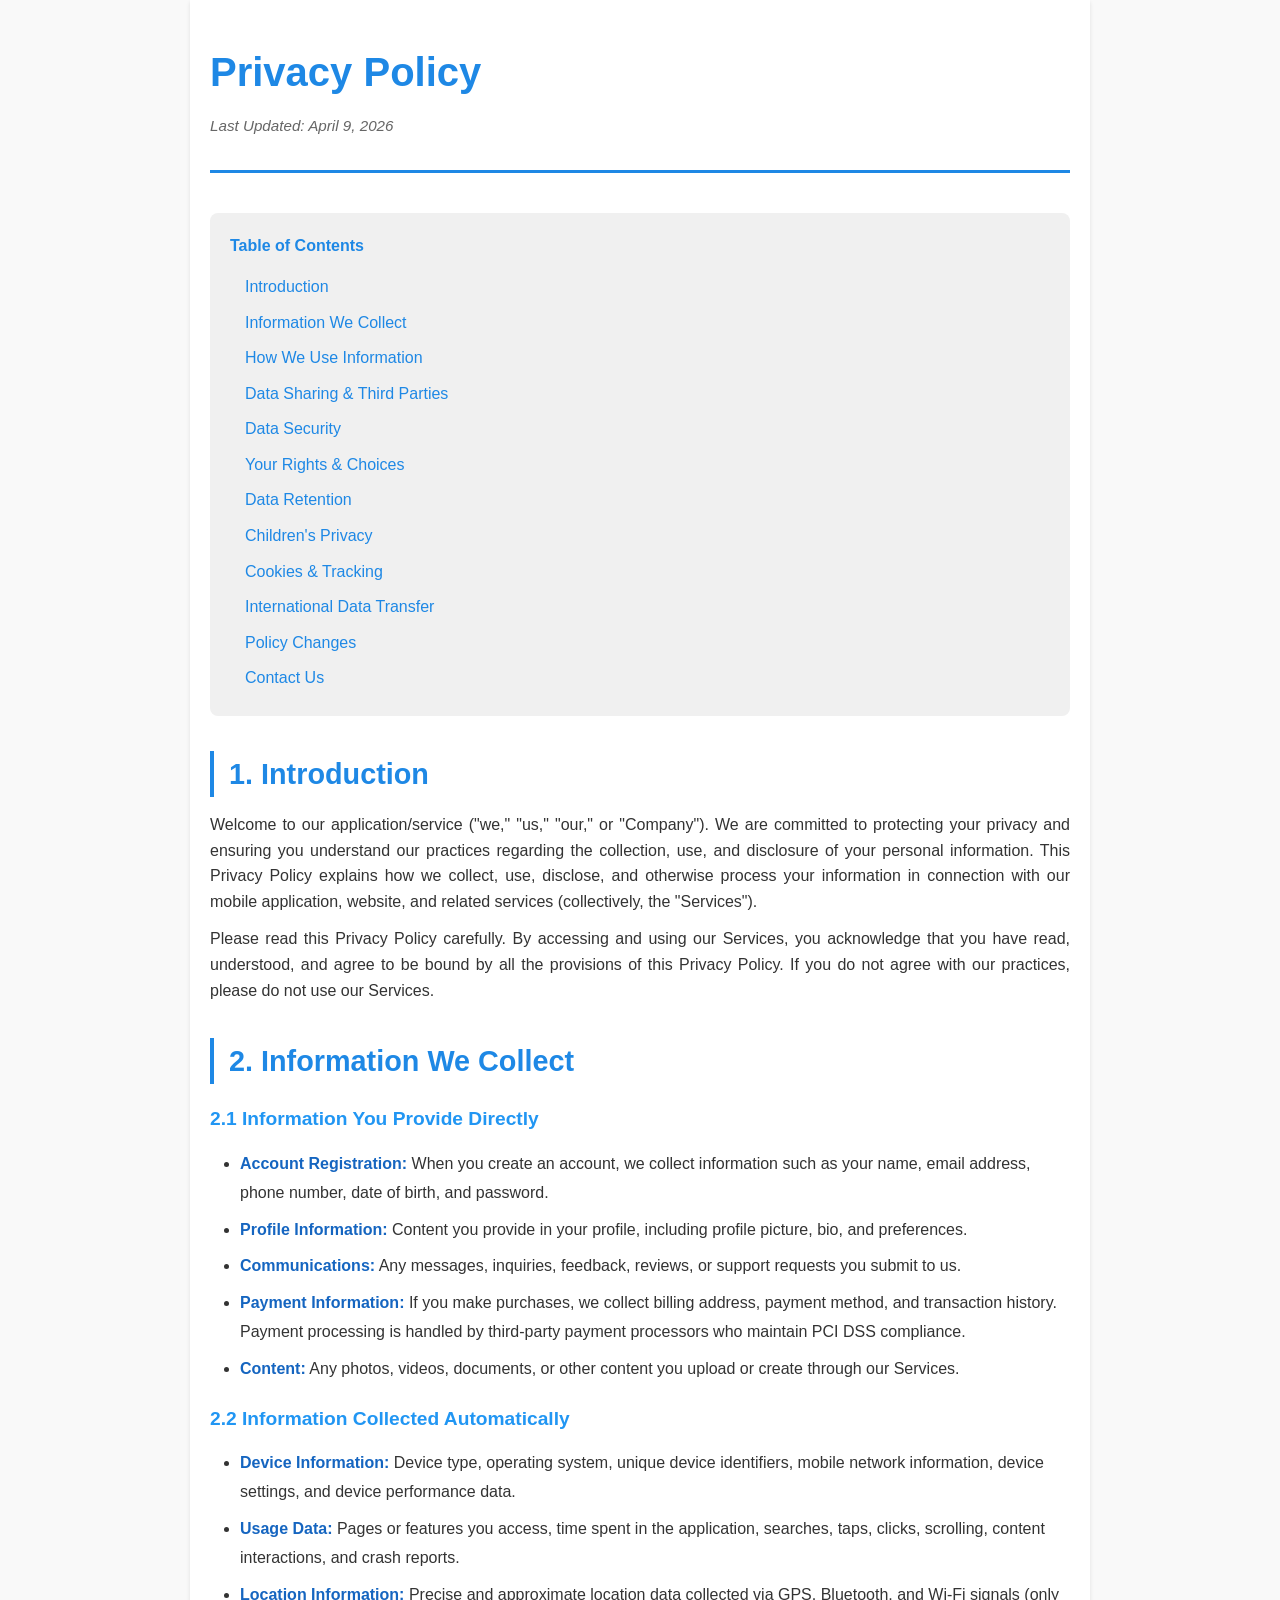
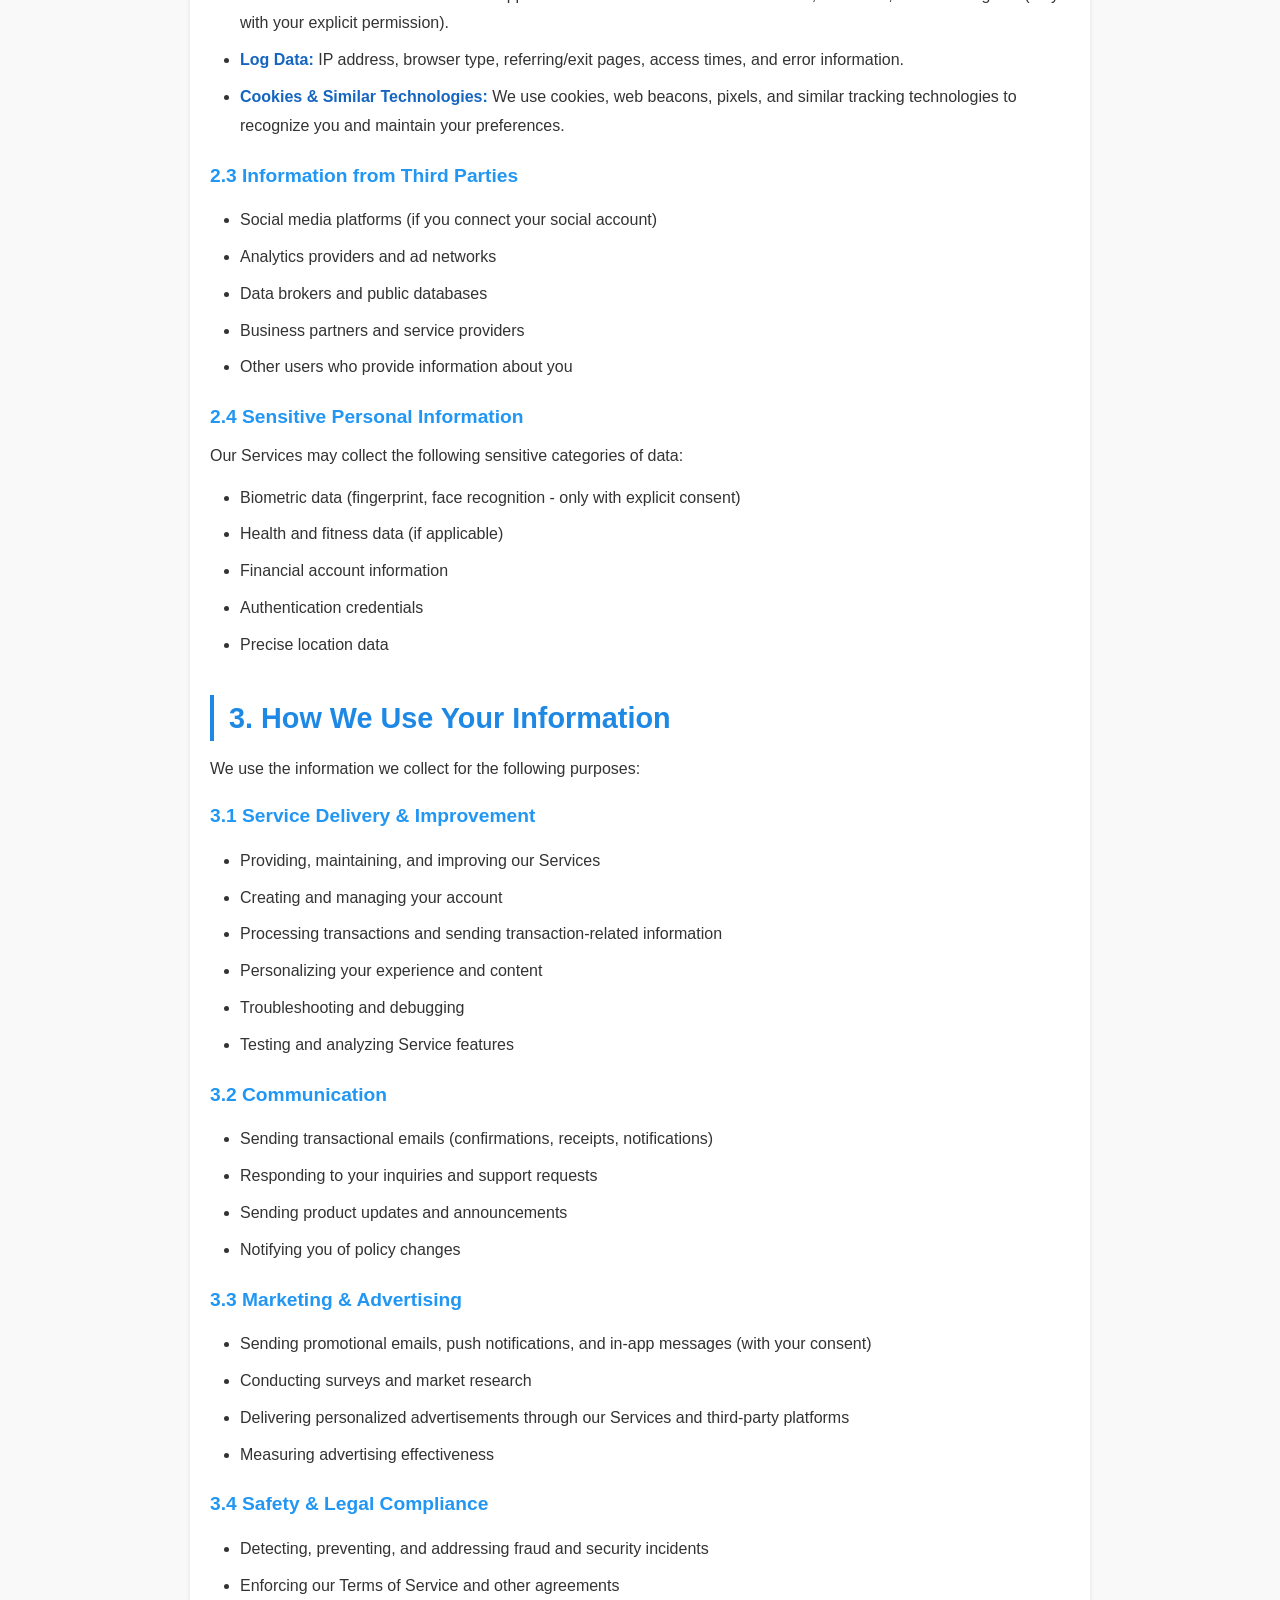
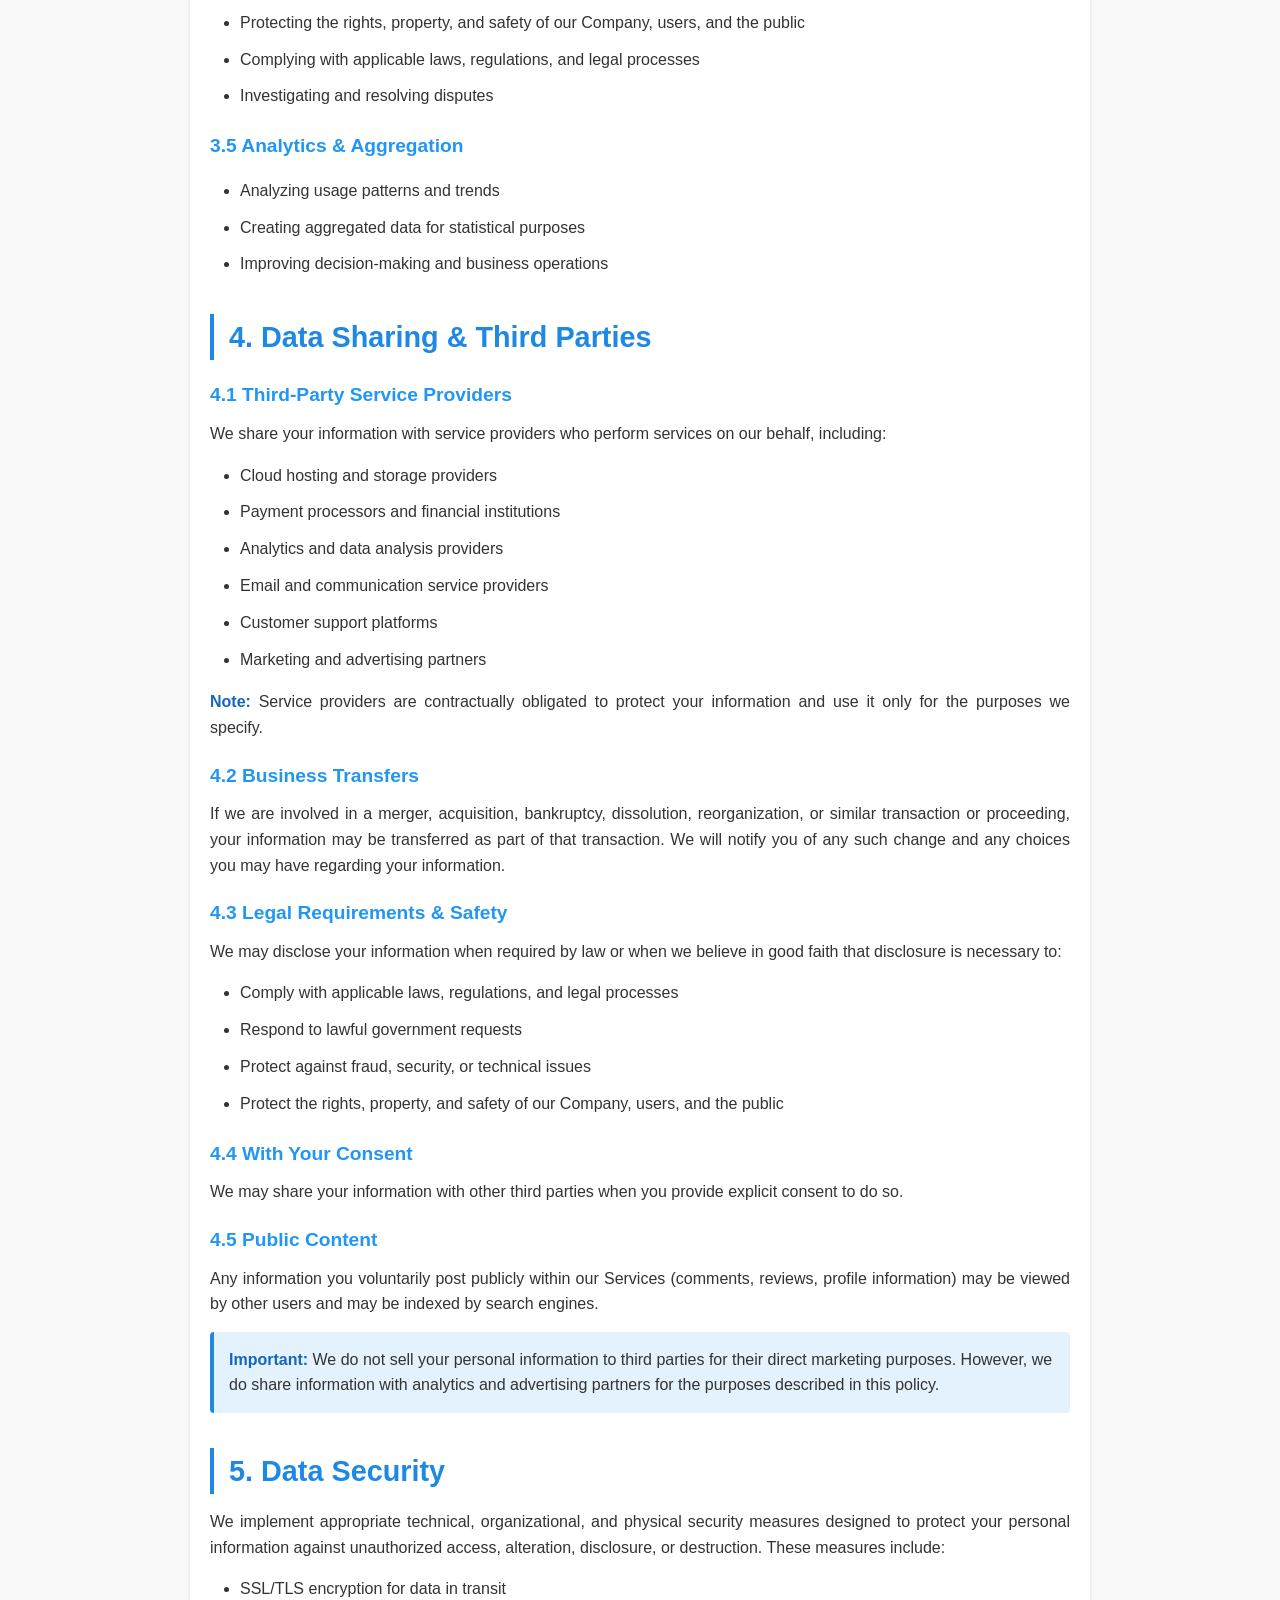
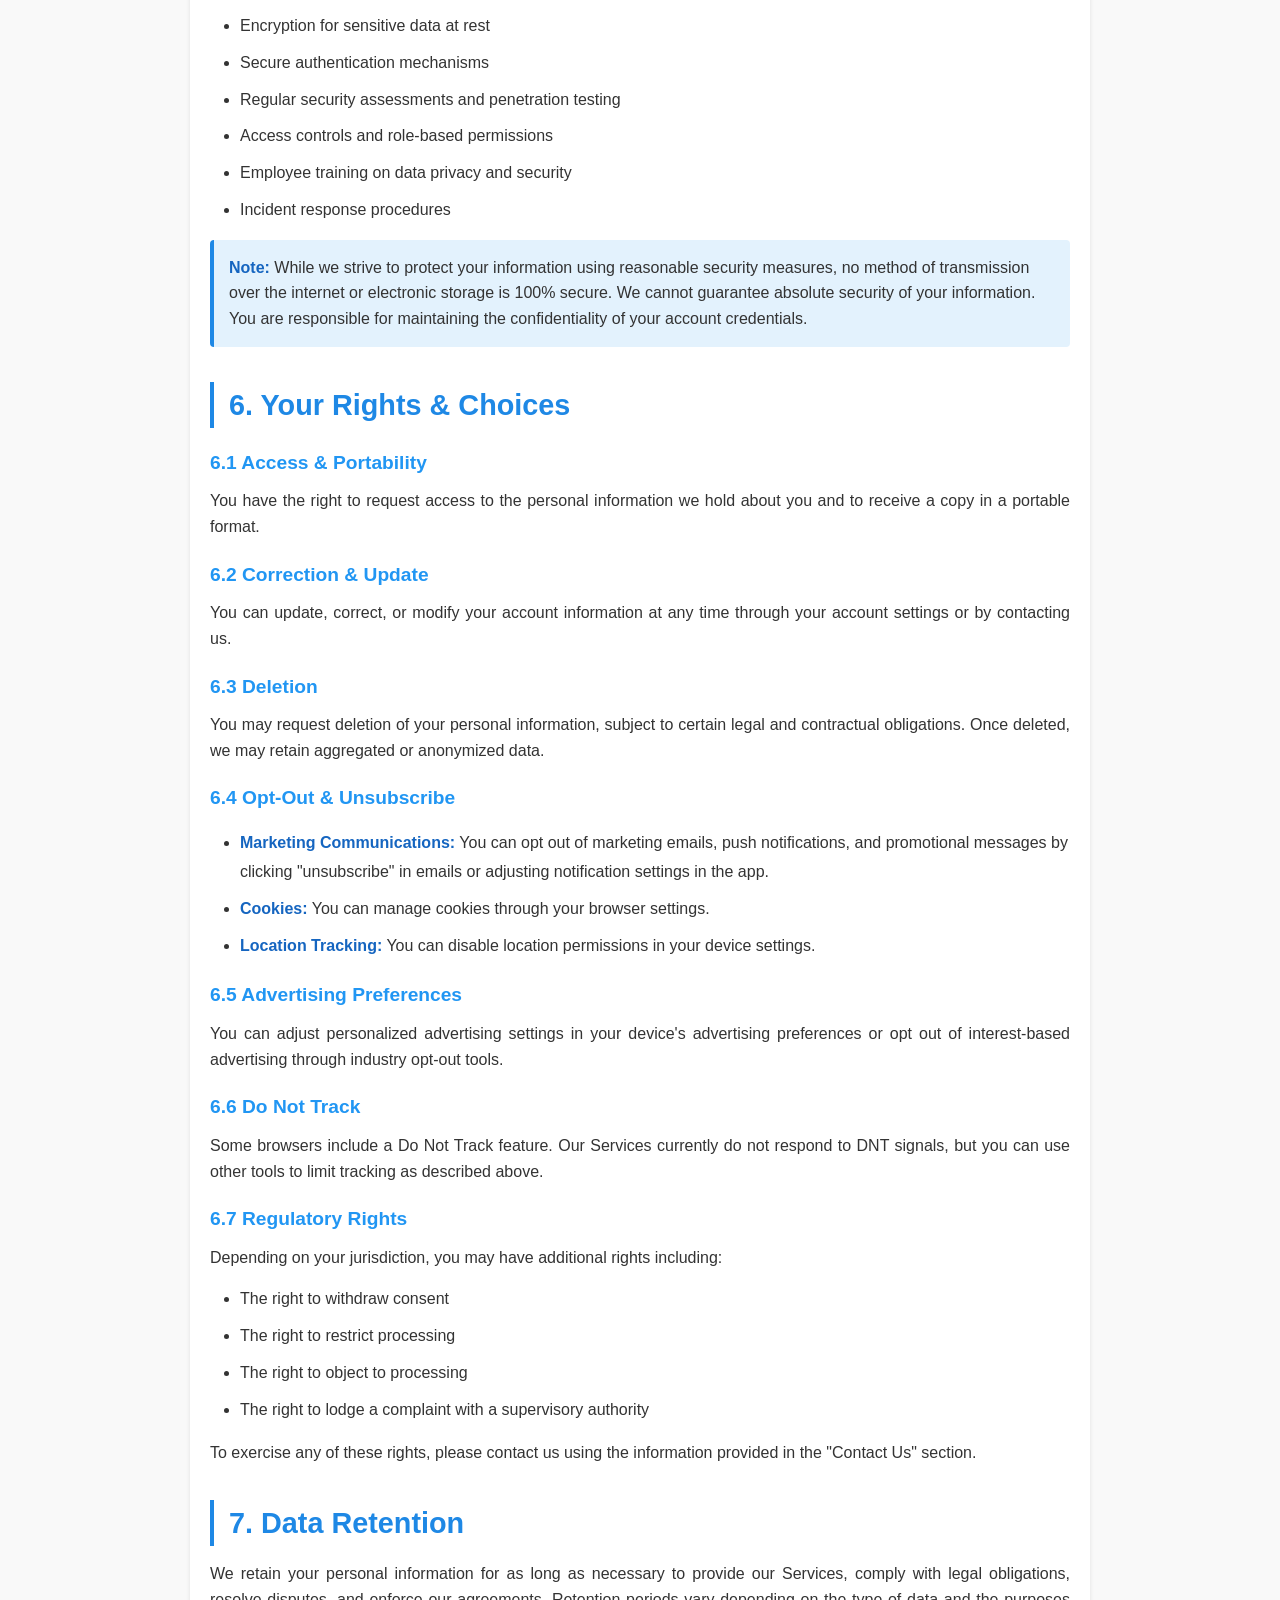
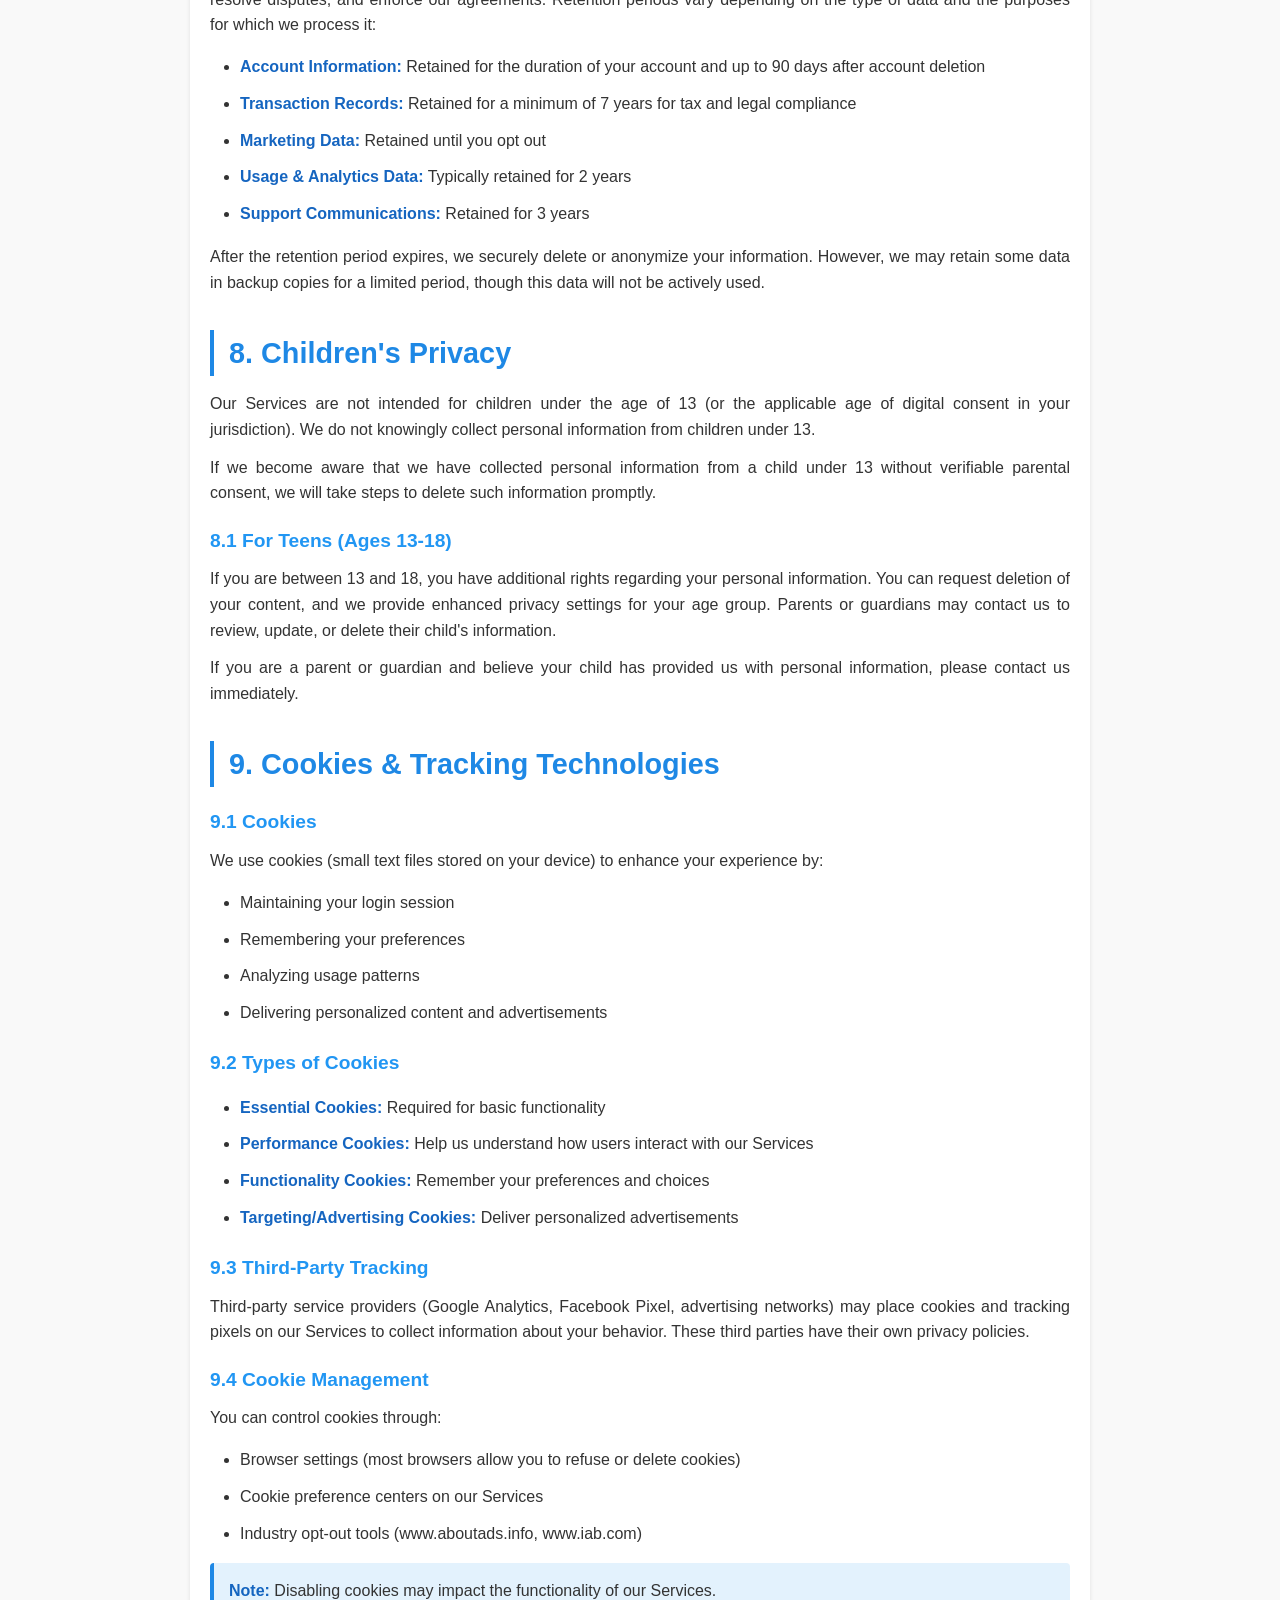
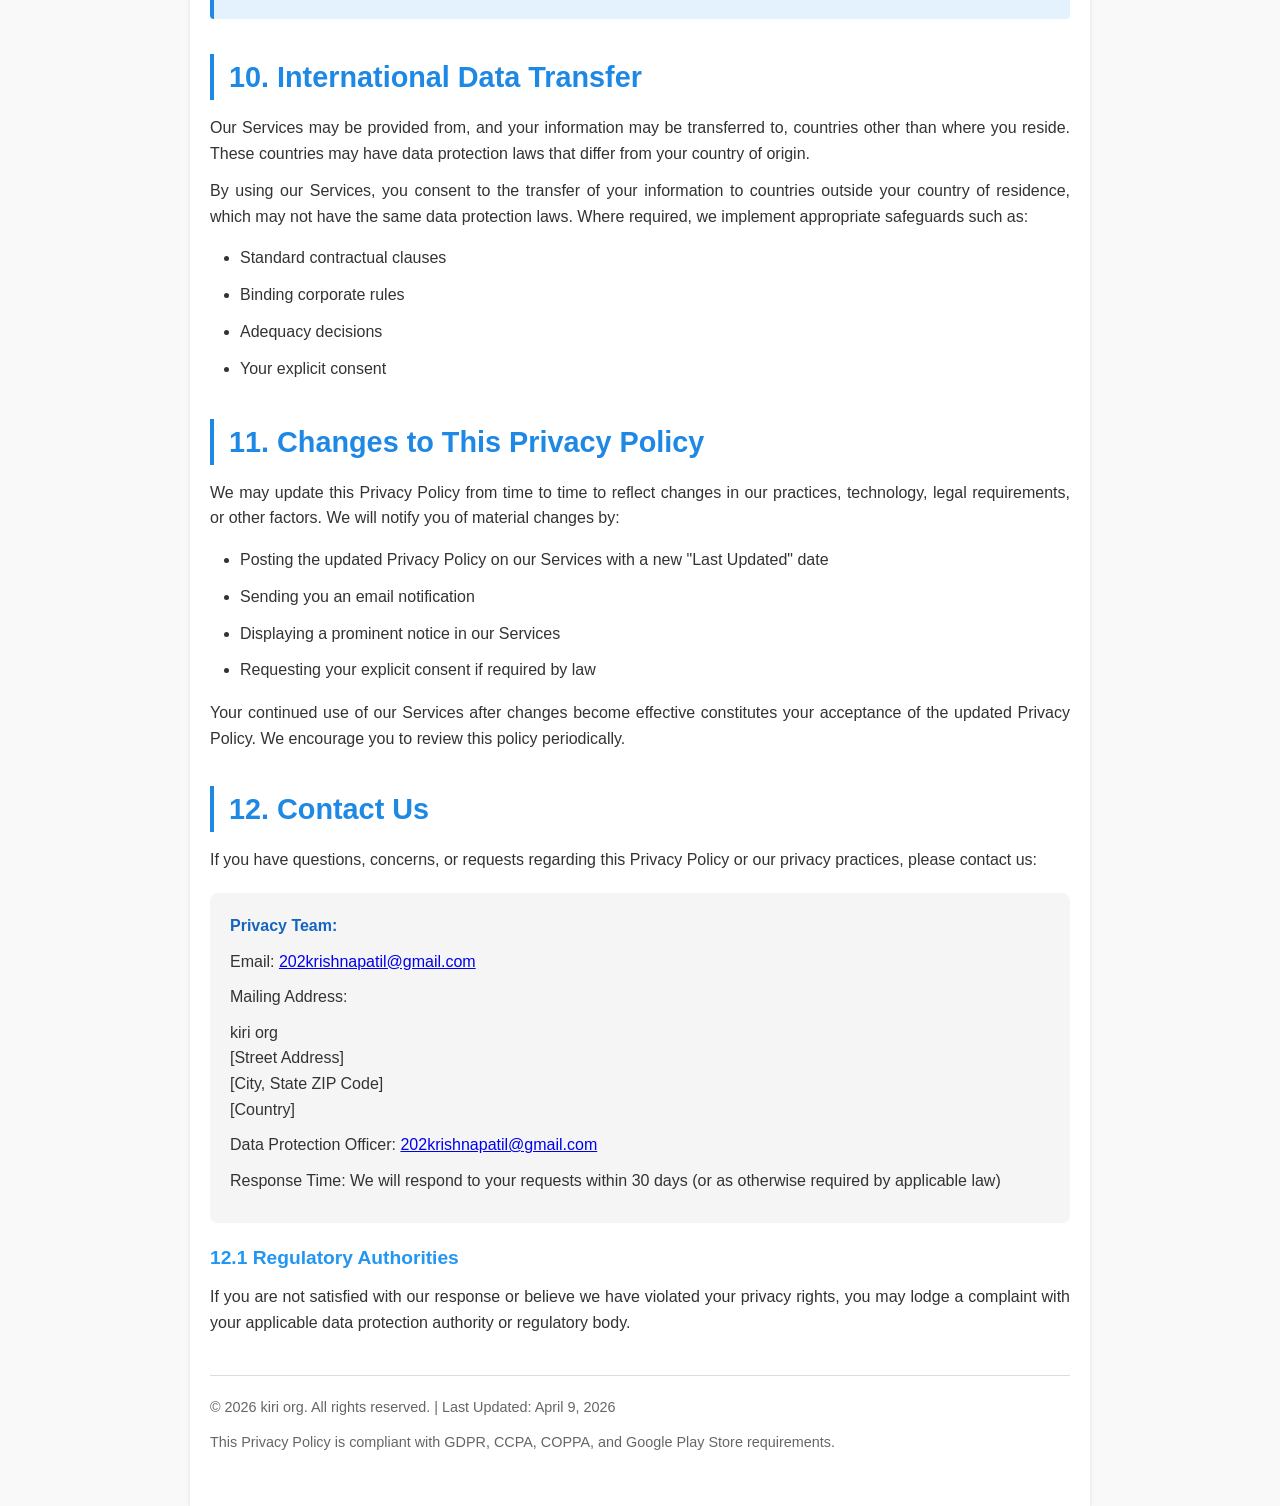
==== commit eb7f9147: "Update privacy-policy.html" ====
--- a/privacy-policy.html
+++ b/privacy-policy.html
@@ -451,7 +451,7 @@
                 <p><strong>Privacy Team:</strong></p>
                 <p>Email: <a href="mailto:202krishnapatil@gmail.com">202krishnapatil@gmail.com</a></p>
                 <p>Mailing Address:</p>
-                <p>[Your Company Name]<br>
+                <p>kiri org<br>
                 [Street Address]<br>
                 [City, State ZIP Code]<br>
                 [Country]</p>
@@ -464,7 +464,7 @@
         </section>
 
         <footer>
-            <p>&copy; 2026 Your Company Name. All rights reserved. | Last Updated: April 9, 2026</p>
+            <p>&copy; 2026 kiri org. All rights reserved. | Last Updated: April 9, 2026</p>
             <p>This Privacy Policy is compliant with GDPR, CCPA, COPPA, and Google Play Store requirements.</p>
         </footer>
     </div>
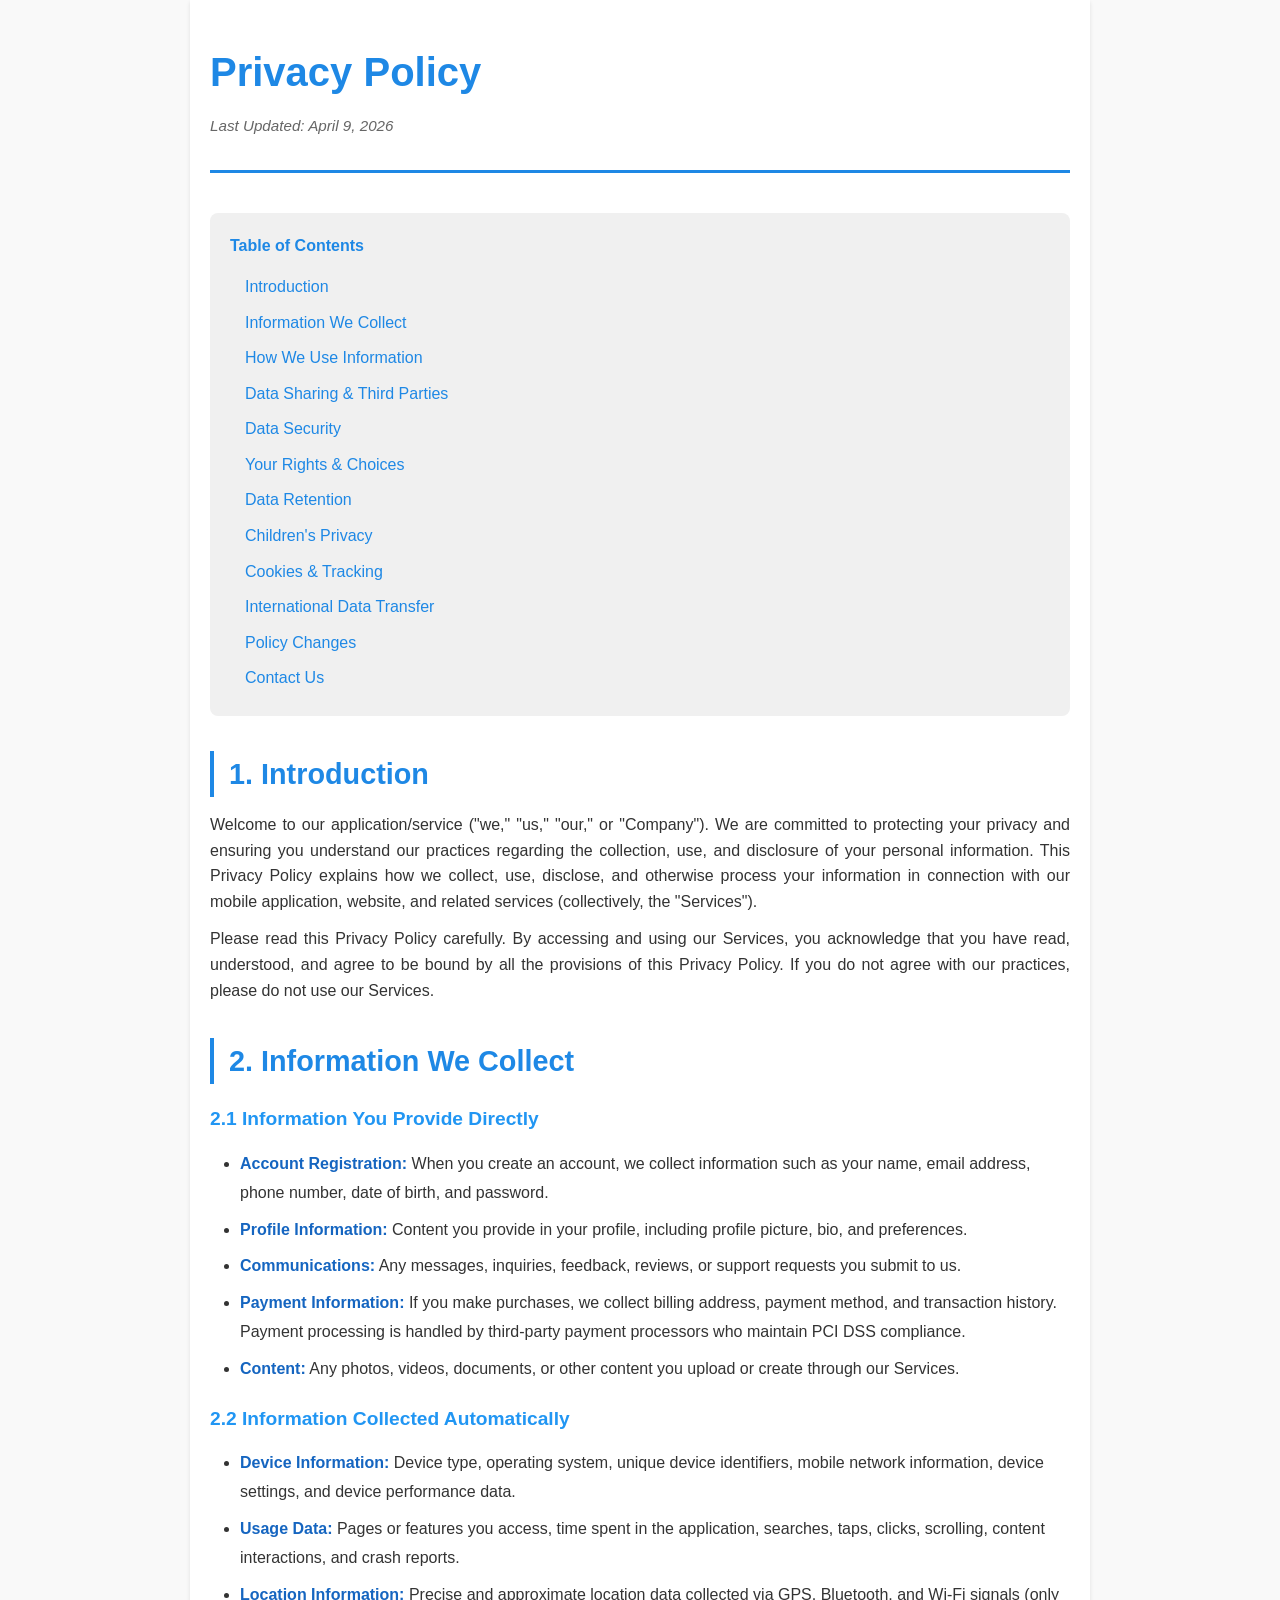
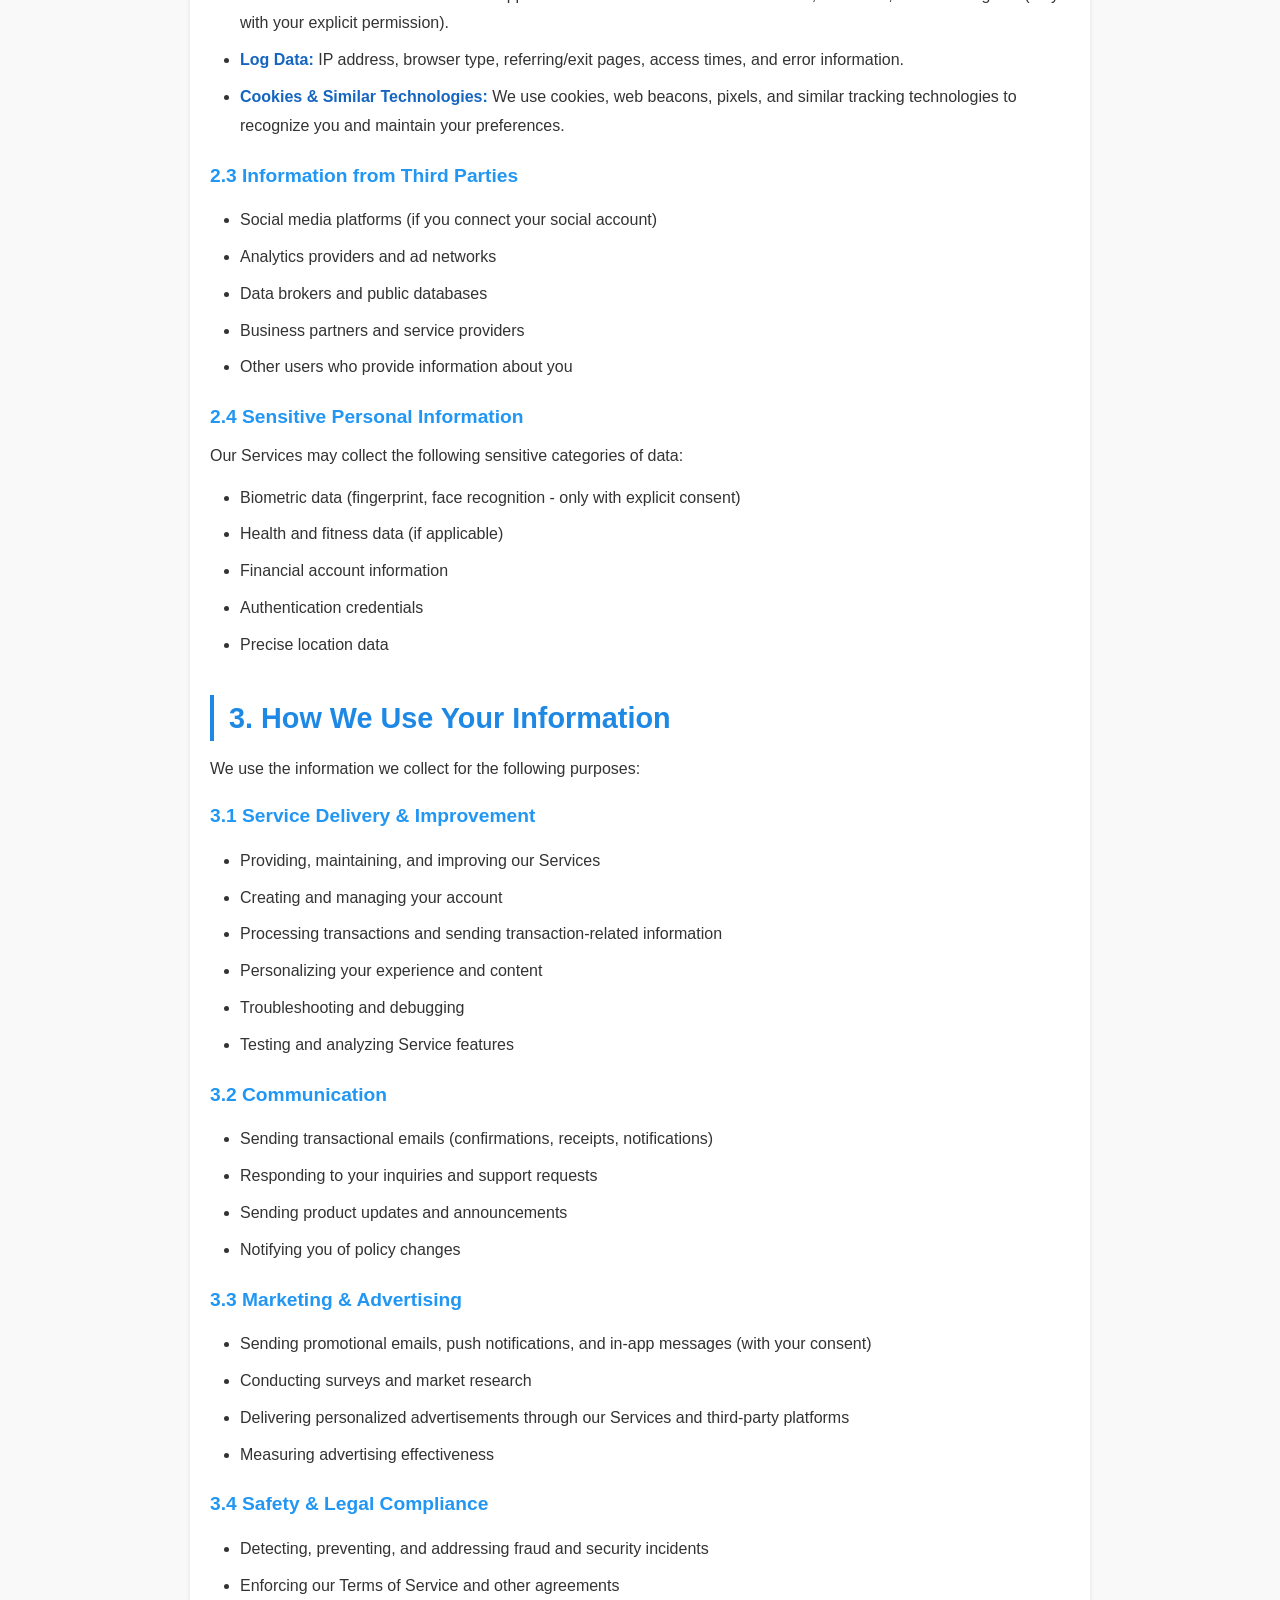
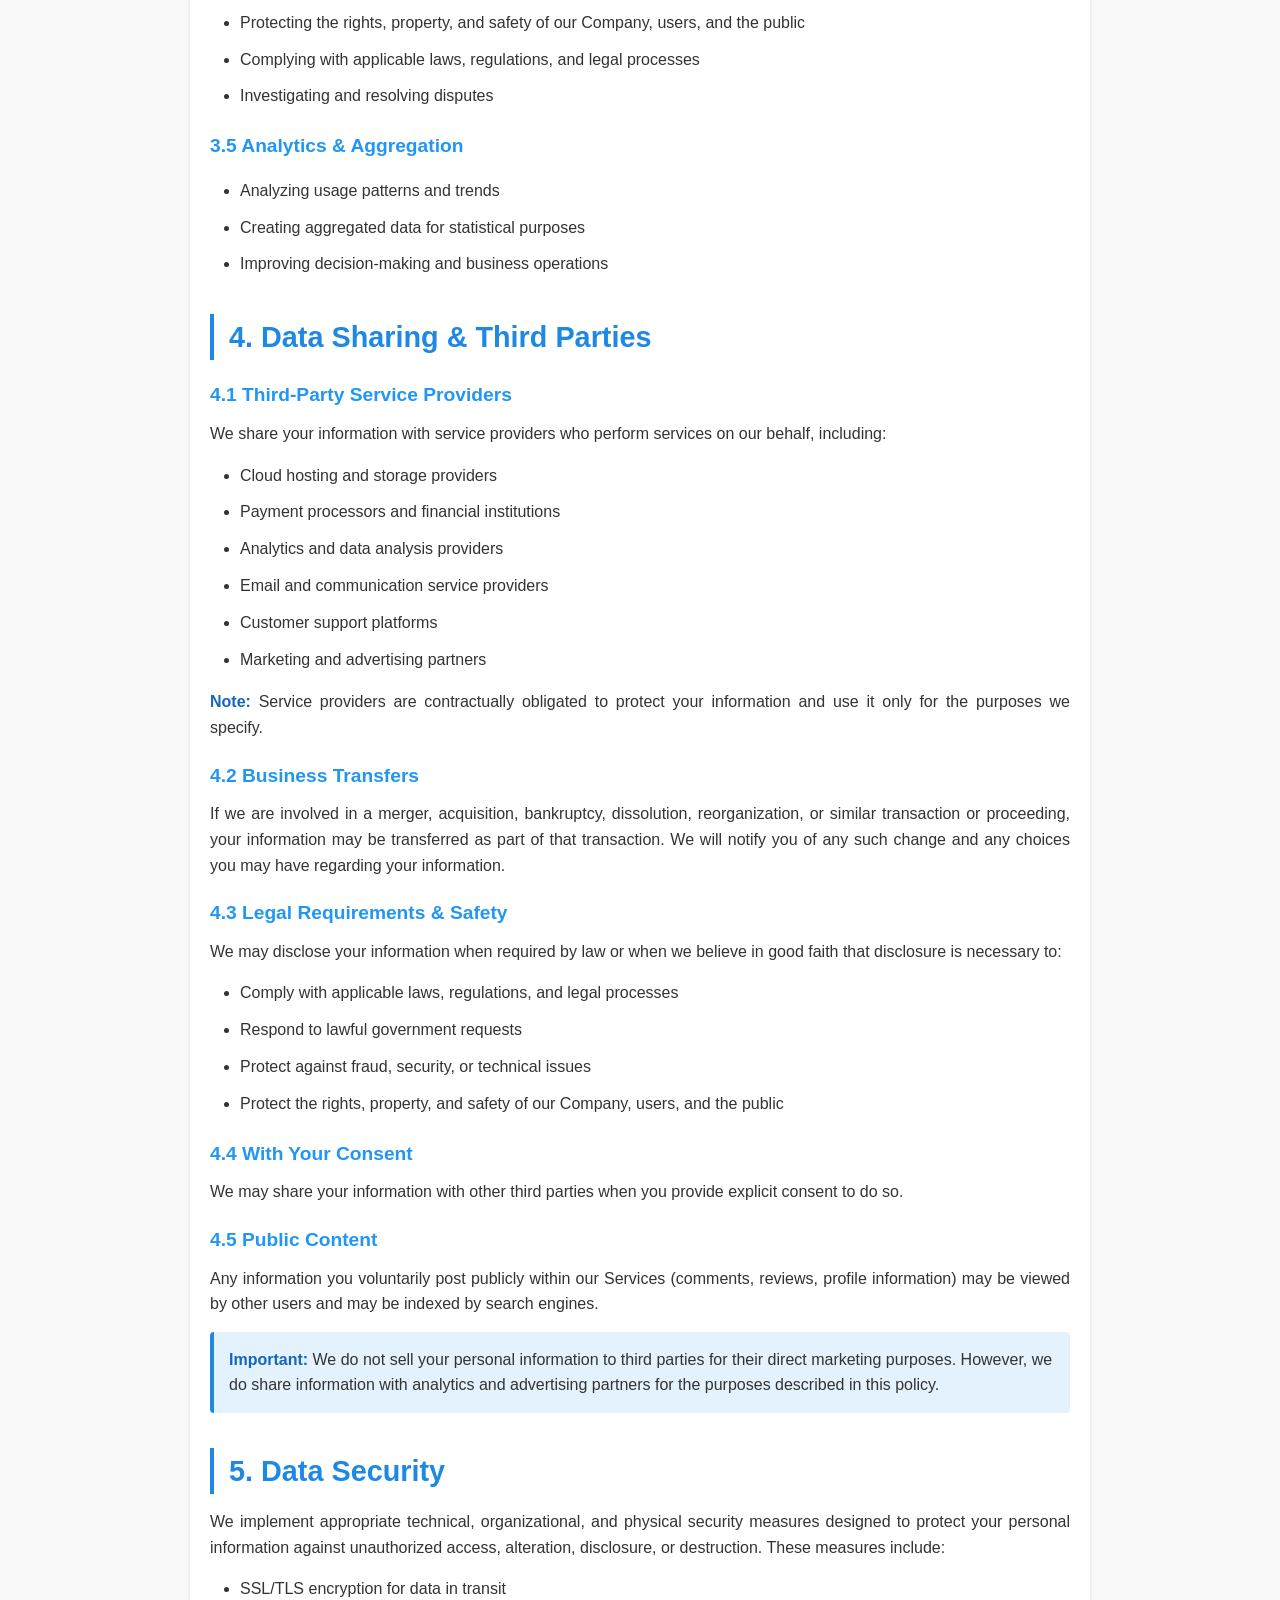
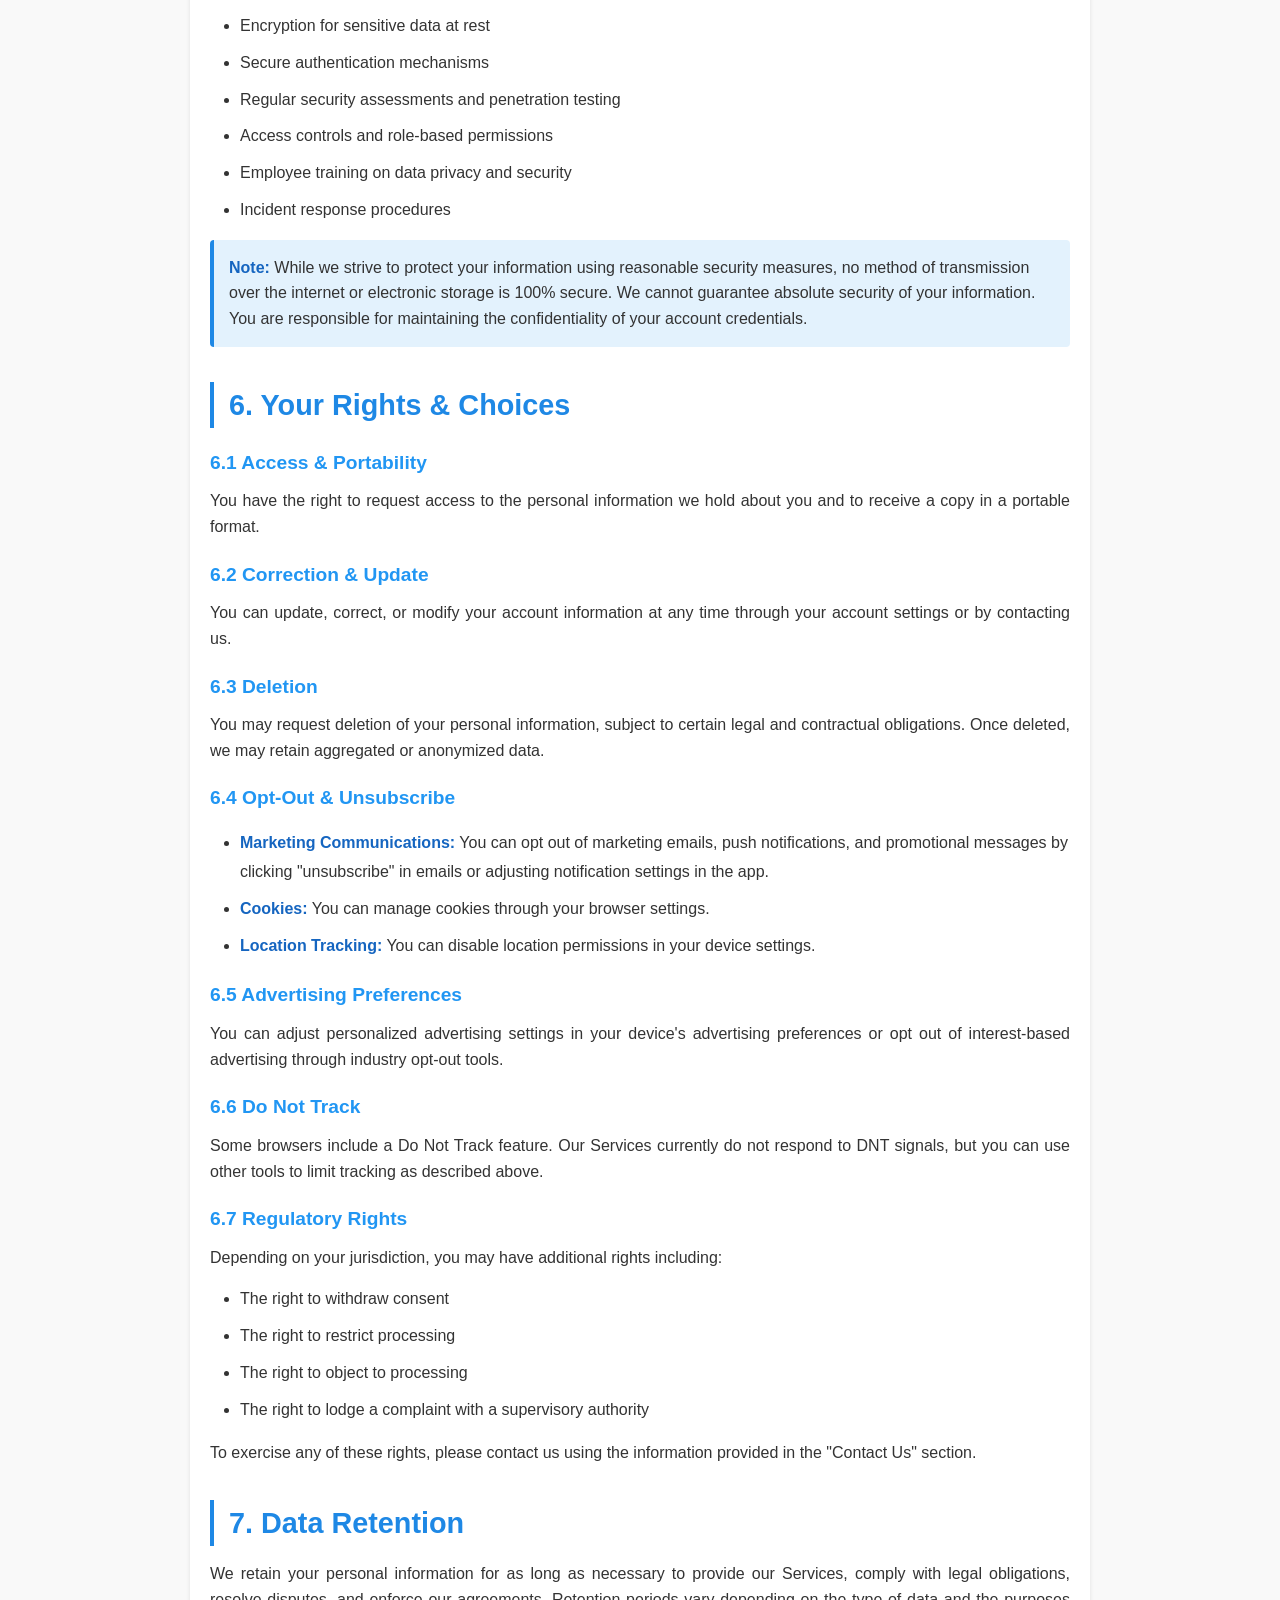
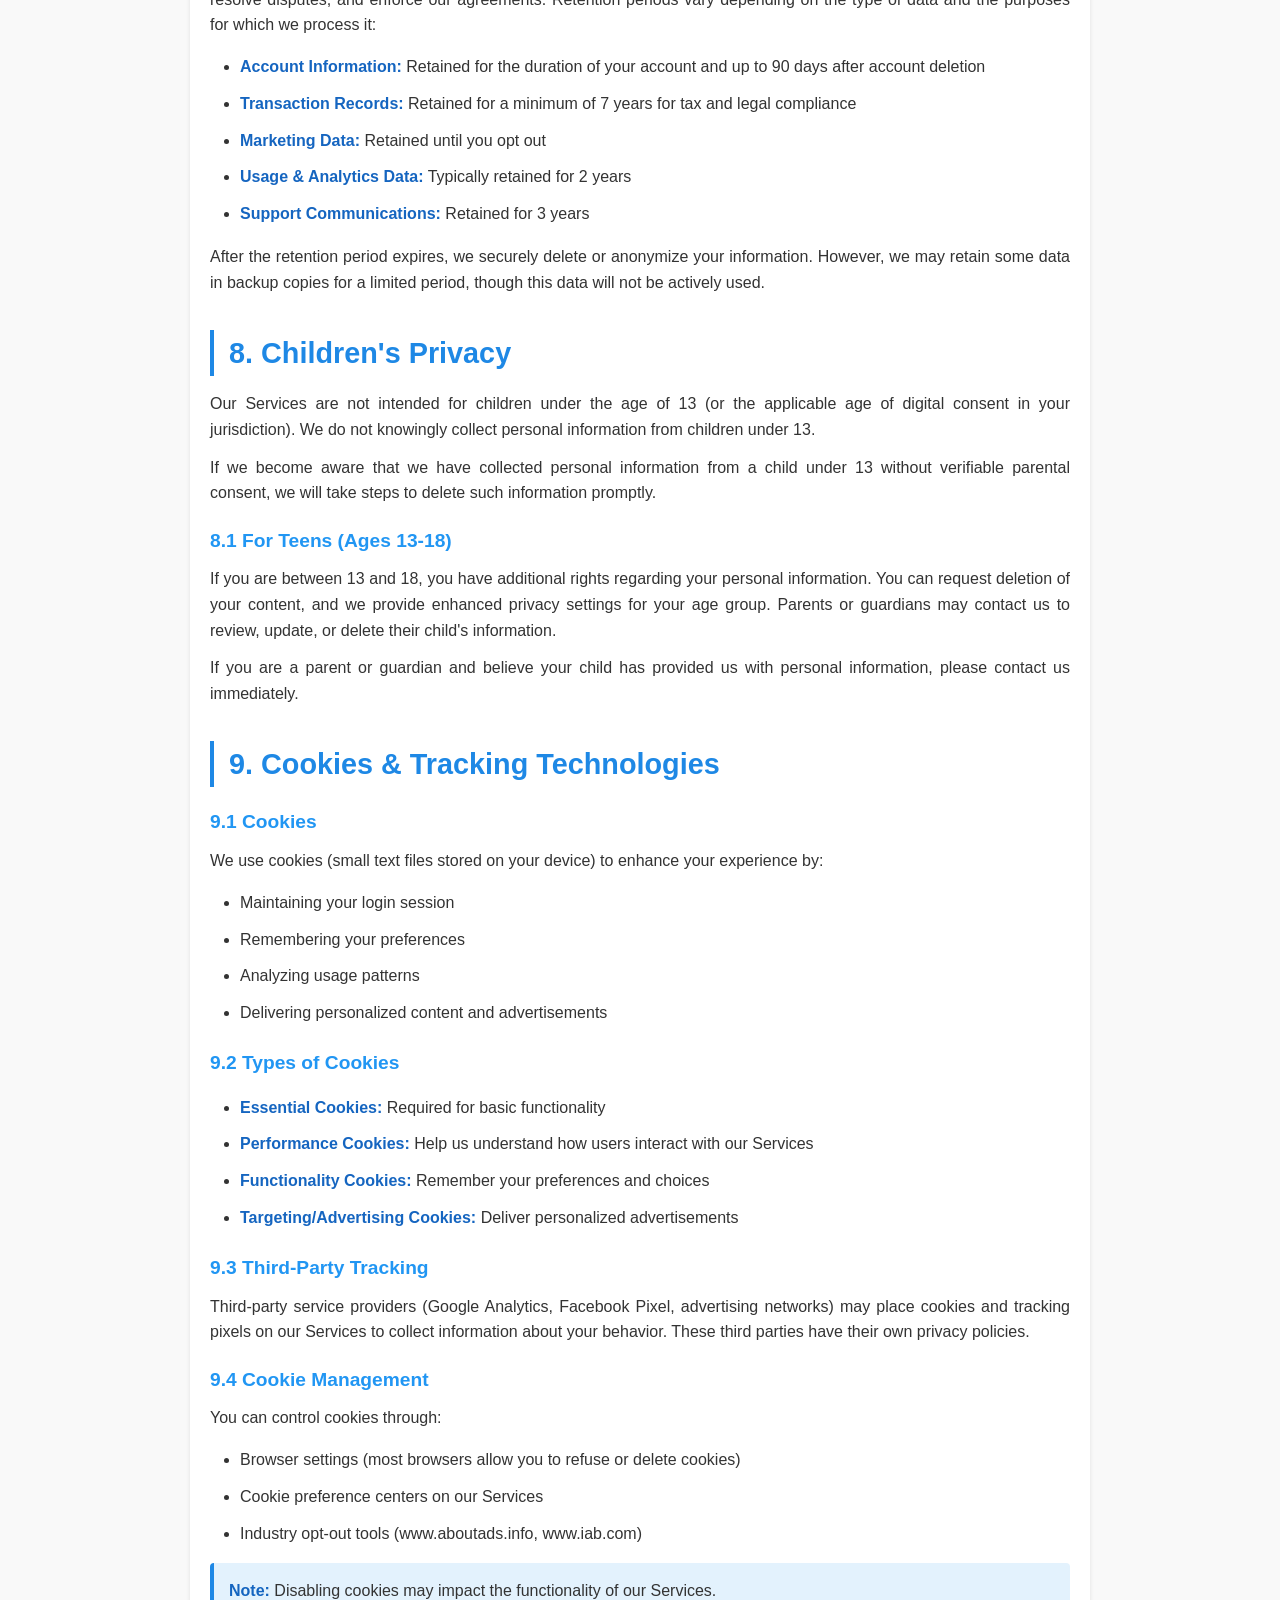
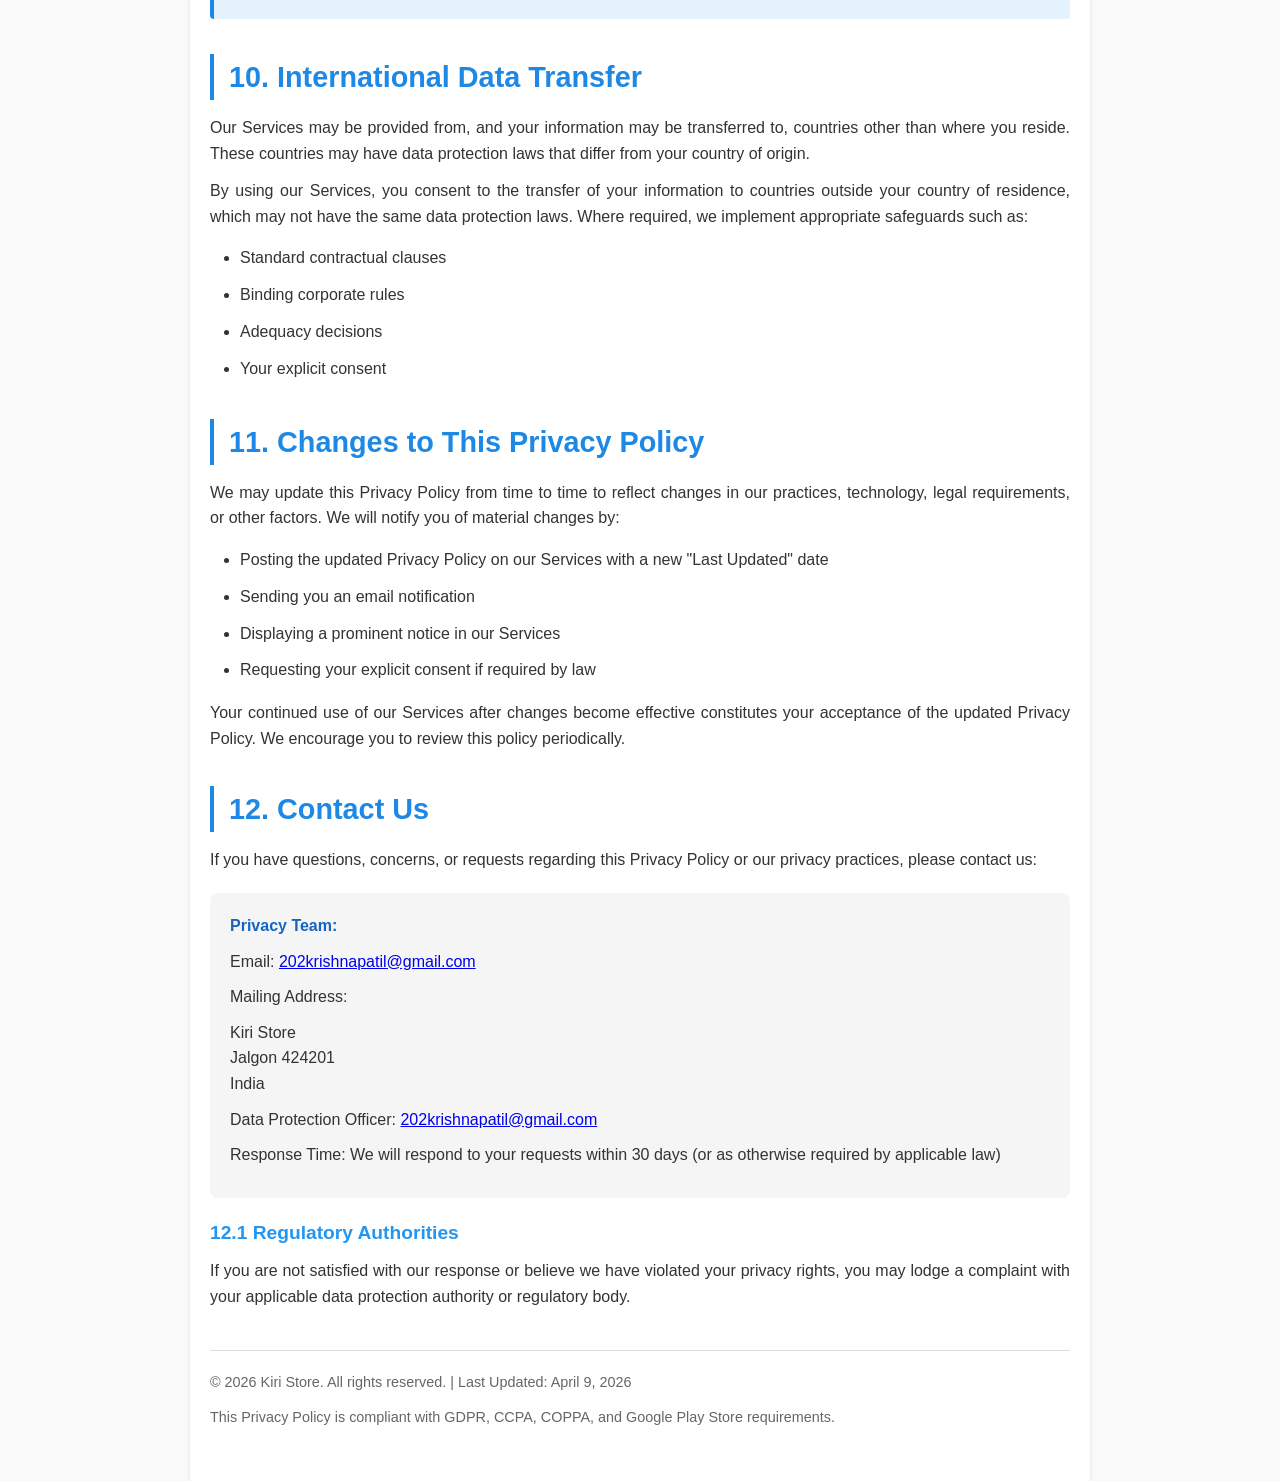
==== commit 208ed0cb: "Update privacy-policy.html" ====
--- a/privacy-policy.html
+++ b/privacy-policy.html
@@ -451,10 +451,9 @@
                 <p><strong>Privacy Team:</strong></p>
                 <p>Email: <a href="mailto:202krishnapatil@gmail.com">202krishnapatil@gmail.com</a></p>
                 <p>Mailing Address:</p>
-                <p>kiri org<br>
-                [Street Address]<br>
-                [City, State ZIP Code]<br>
-                [Country]</p>
+                <p>Kiri Store<br>
+                Jalgon 424201<br>
+                India</p>
                 <p>Data Protection Officer: <a href="mailto:202krishnapatil@gmail.com">202krishnapatil@gmail.com</a></p>
                 <p>Response Time: We will respond to your requests within 30 days (or as otherwise required by applicable law)</p>
             </div>
@@ -464,7 +463,7 @@
         </section>
 
         <footer>
-            <p>&copy; 2026 kiri org. All rights reserved. | Last Updated: April 9, 2026</p>
+            <p>&copy; 2026 Kiri Store. All rights reserved. | Last Updated: April 9, 2026</p>
             <p>This Privacy Policy is compliant with GDPR, CCPA, COPPA, and Google Play Store requirements.</p>
         </footer>
     </div>
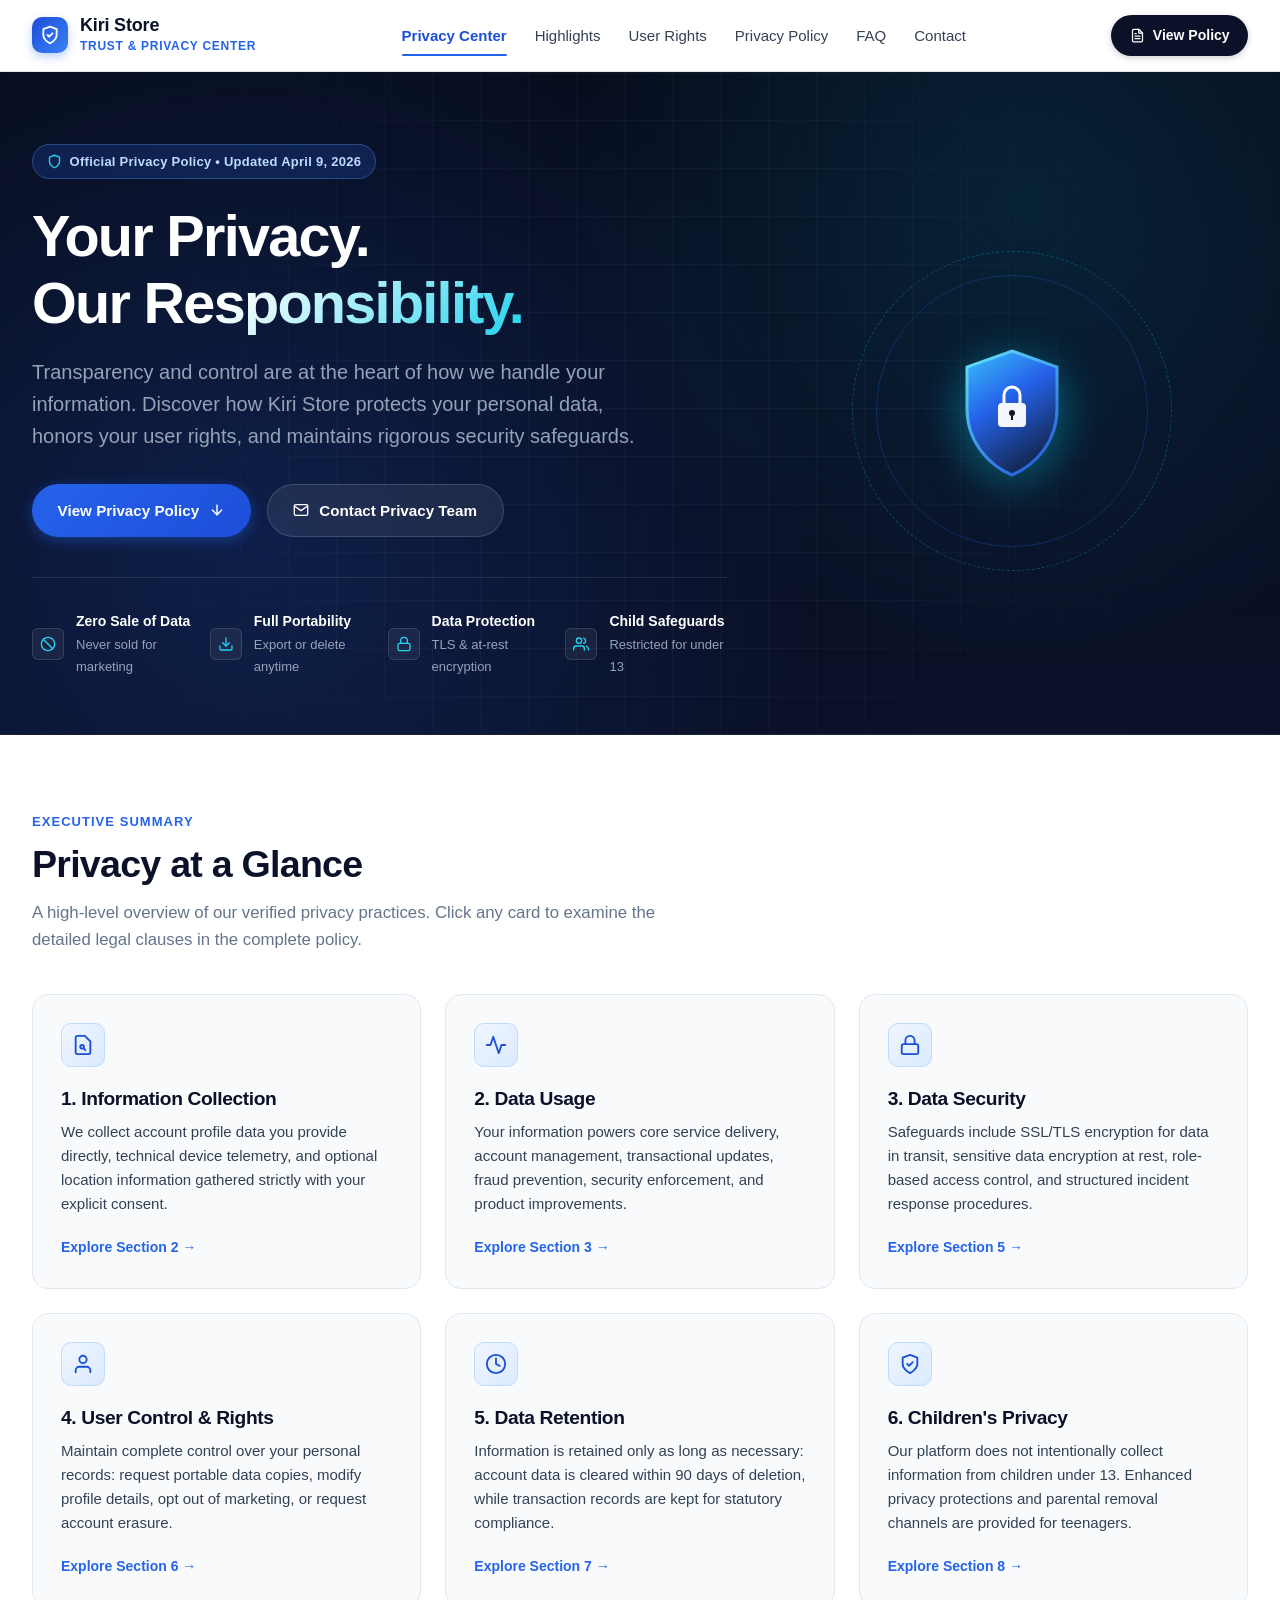
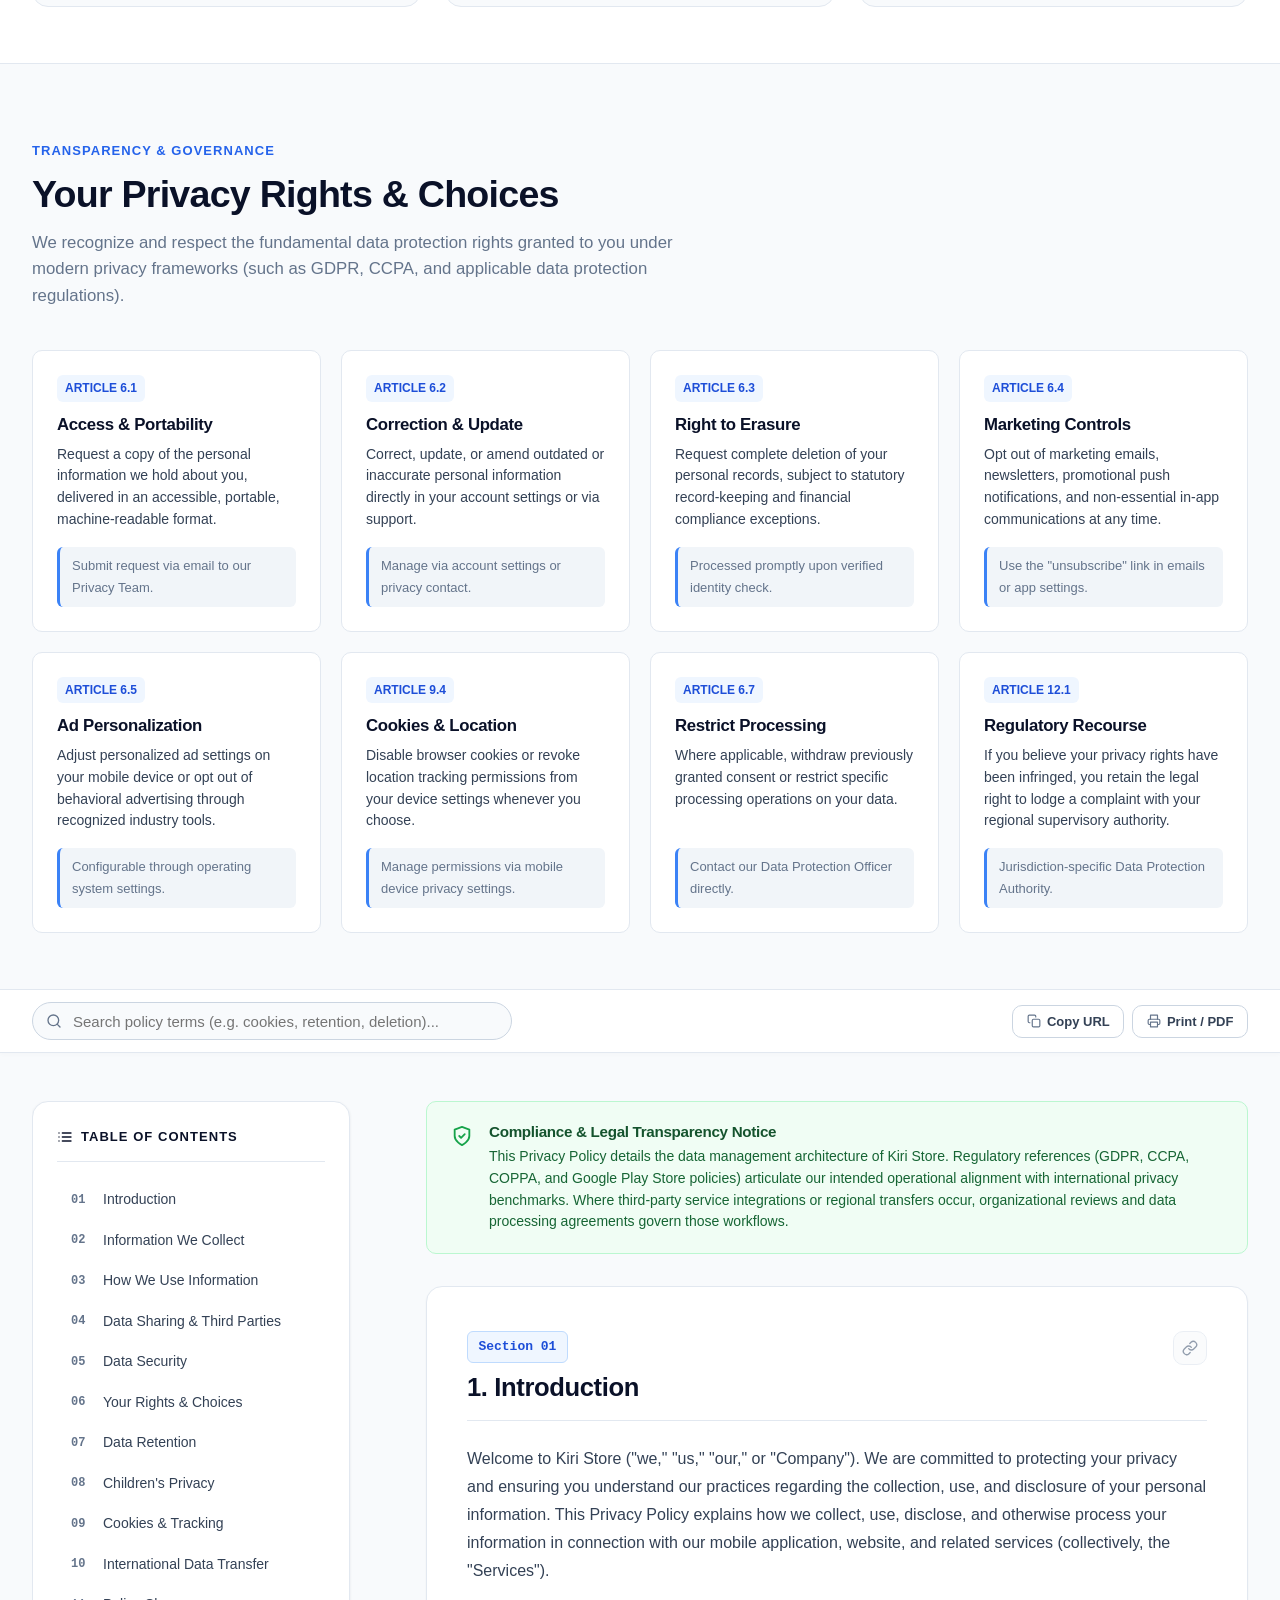
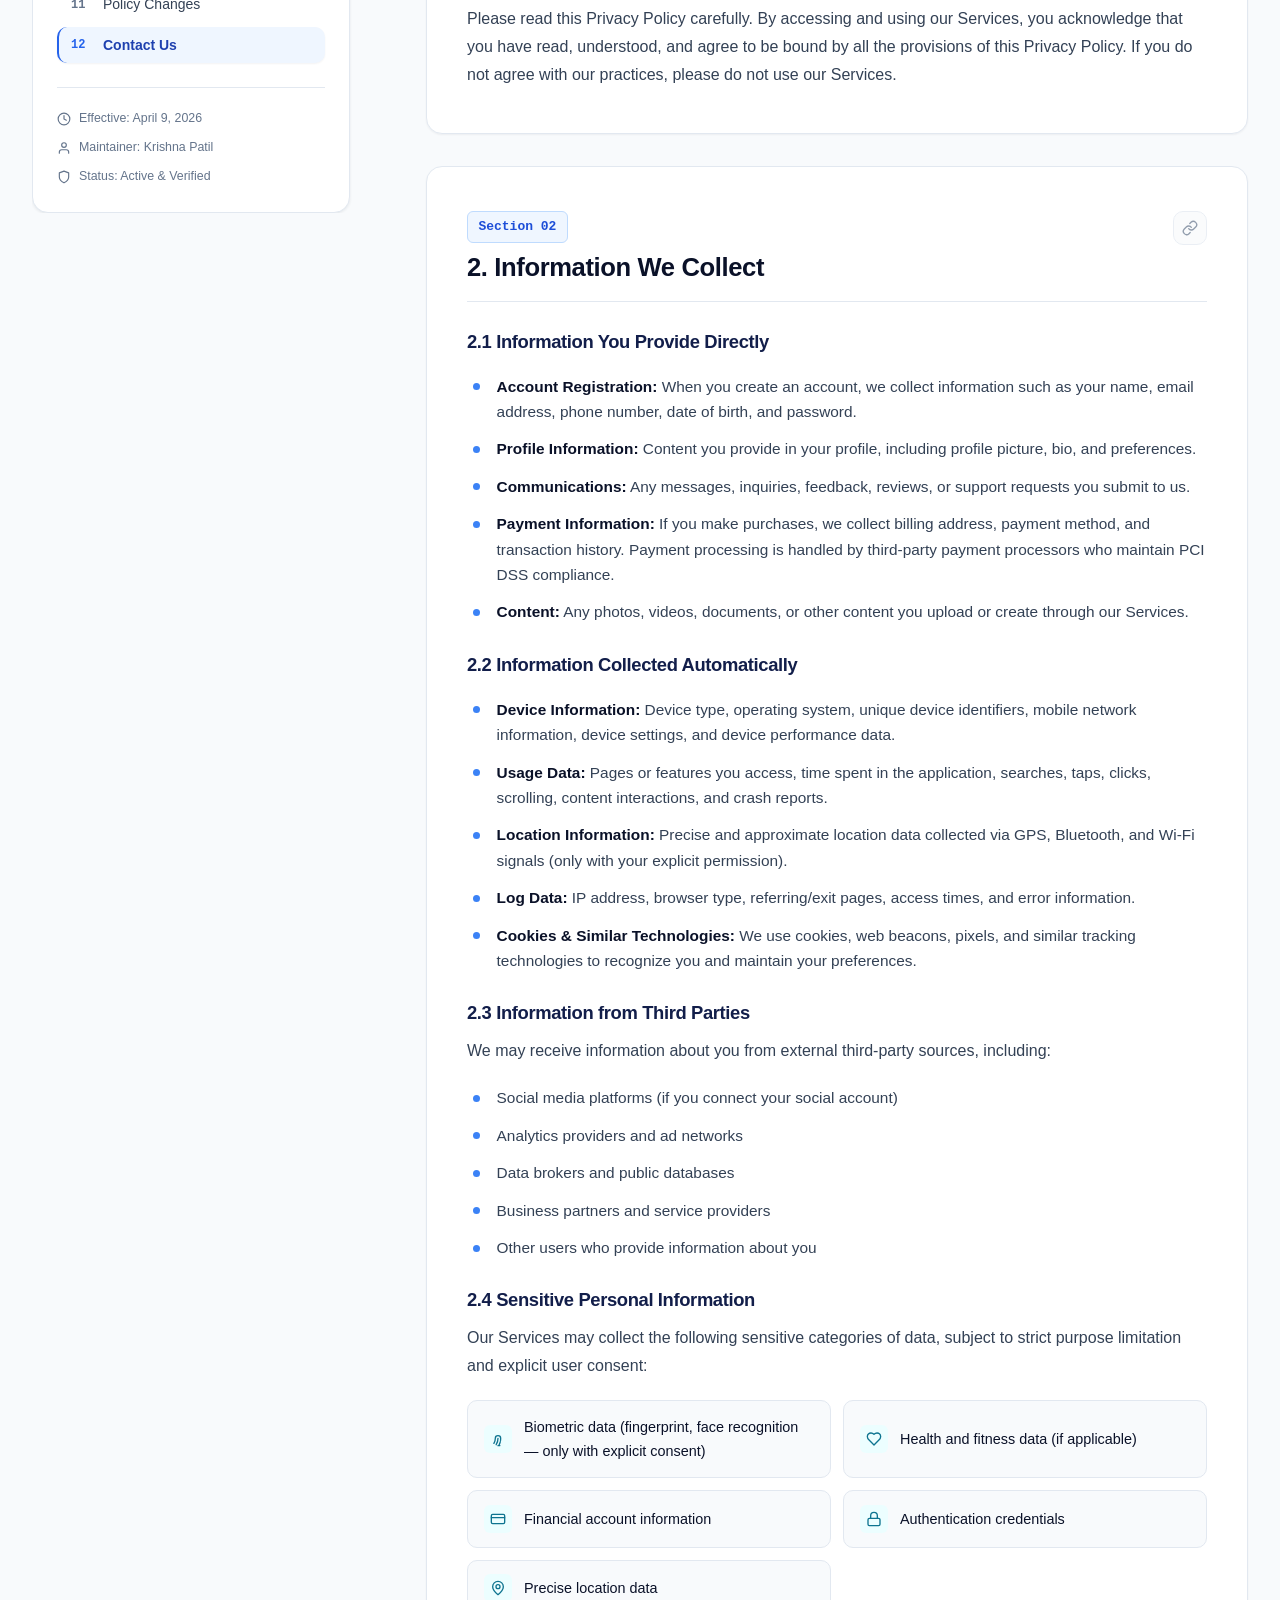
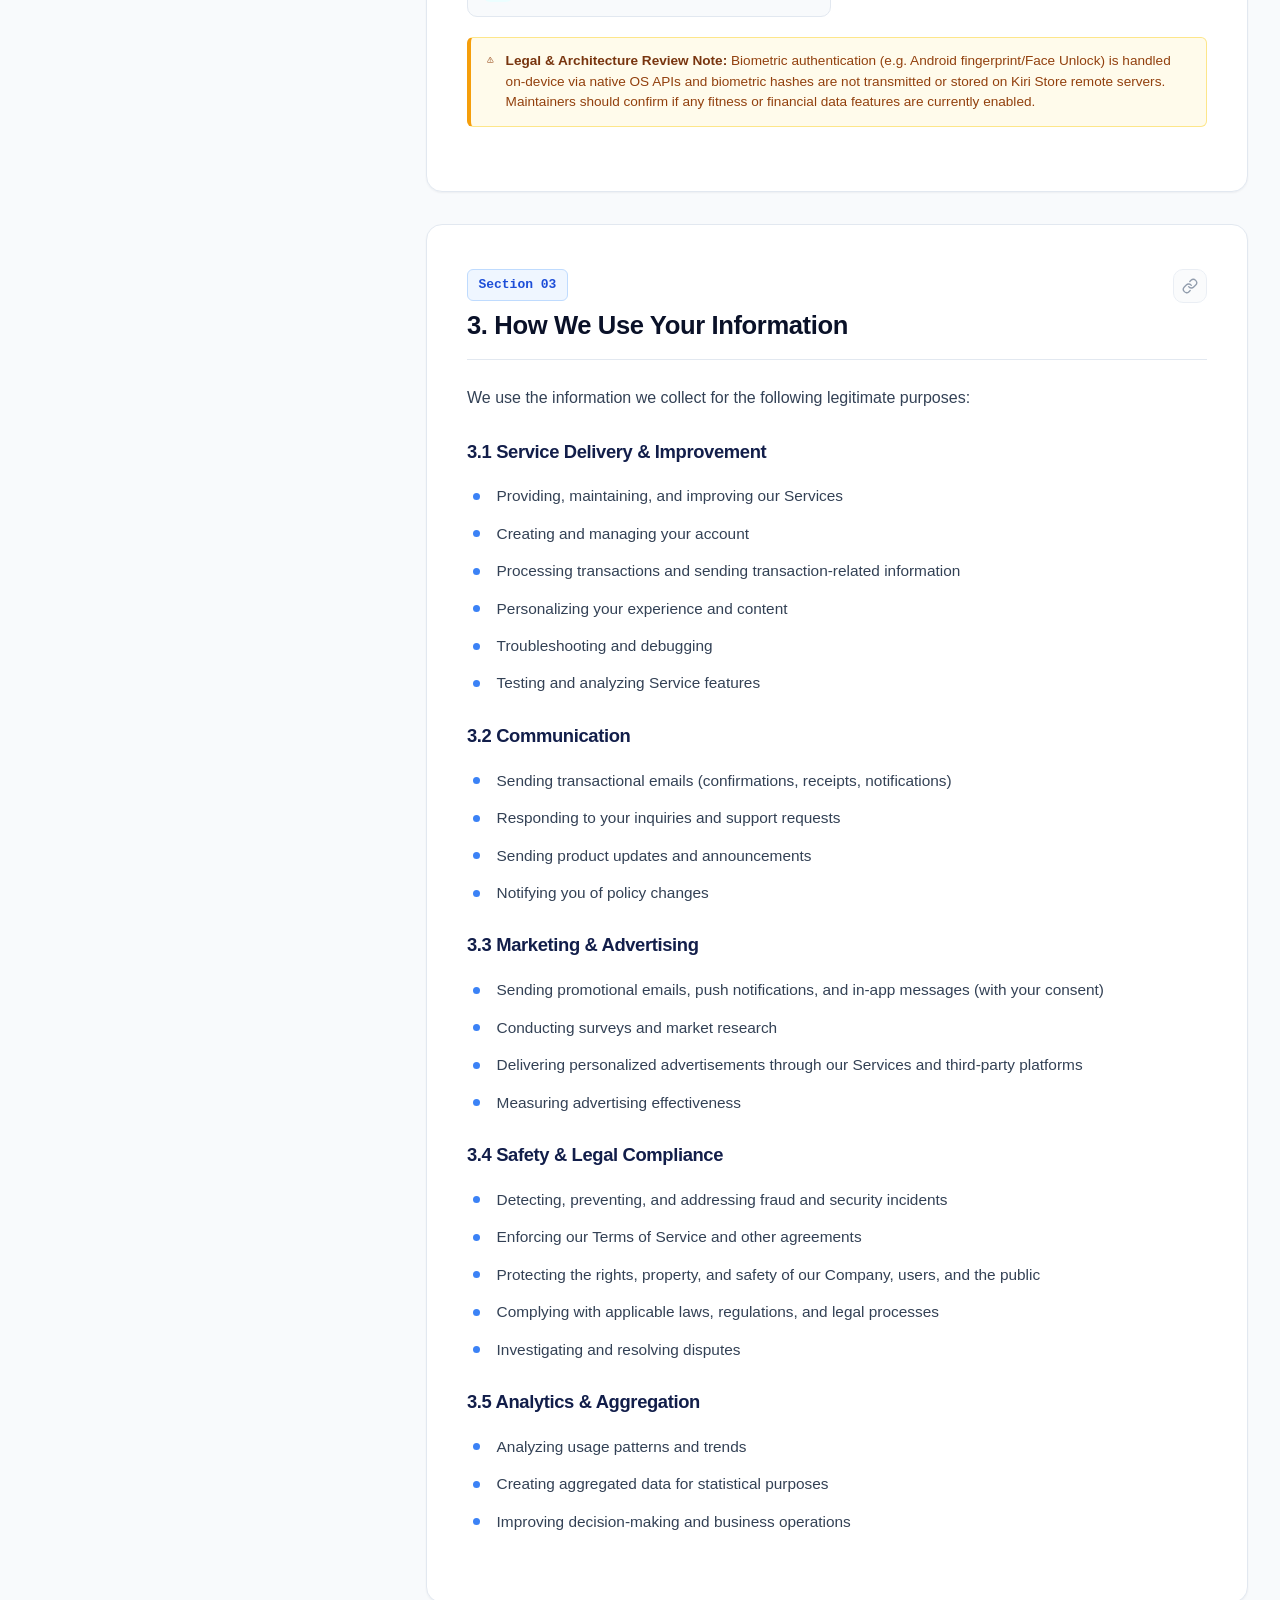
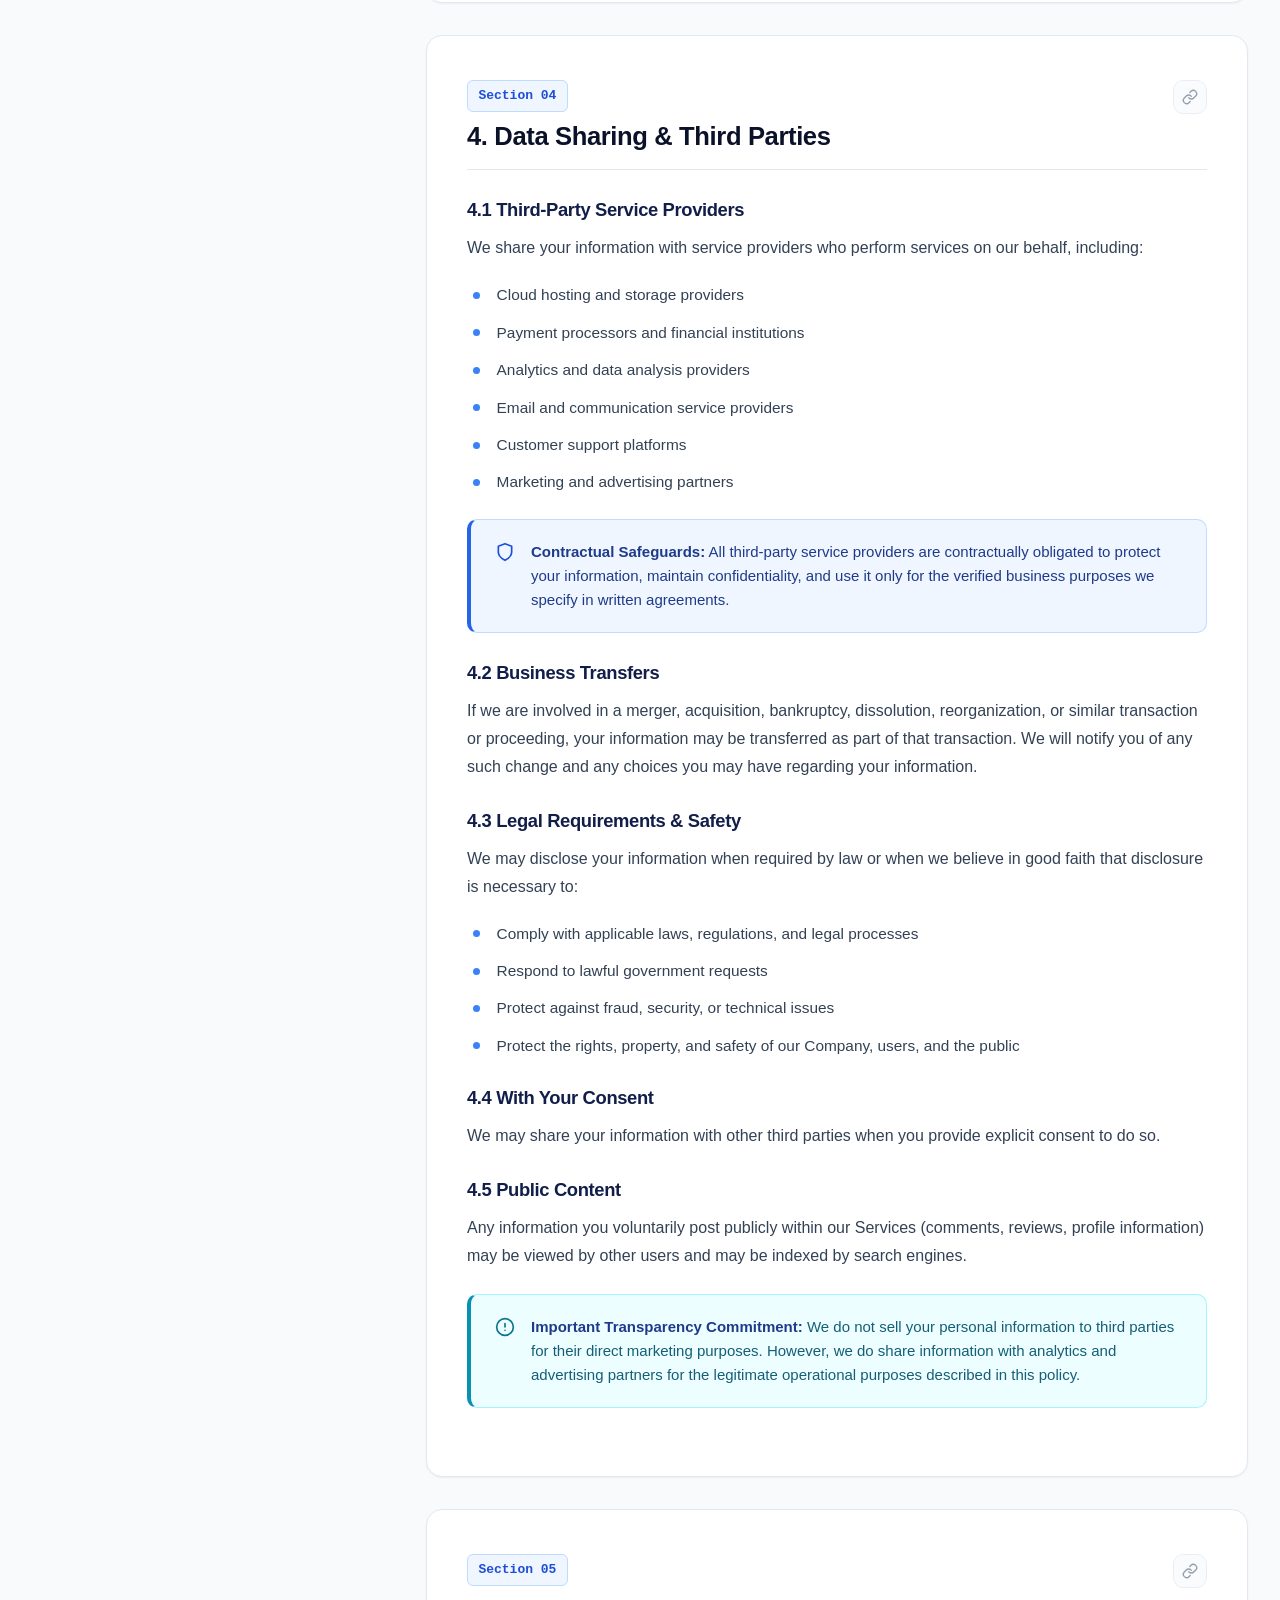
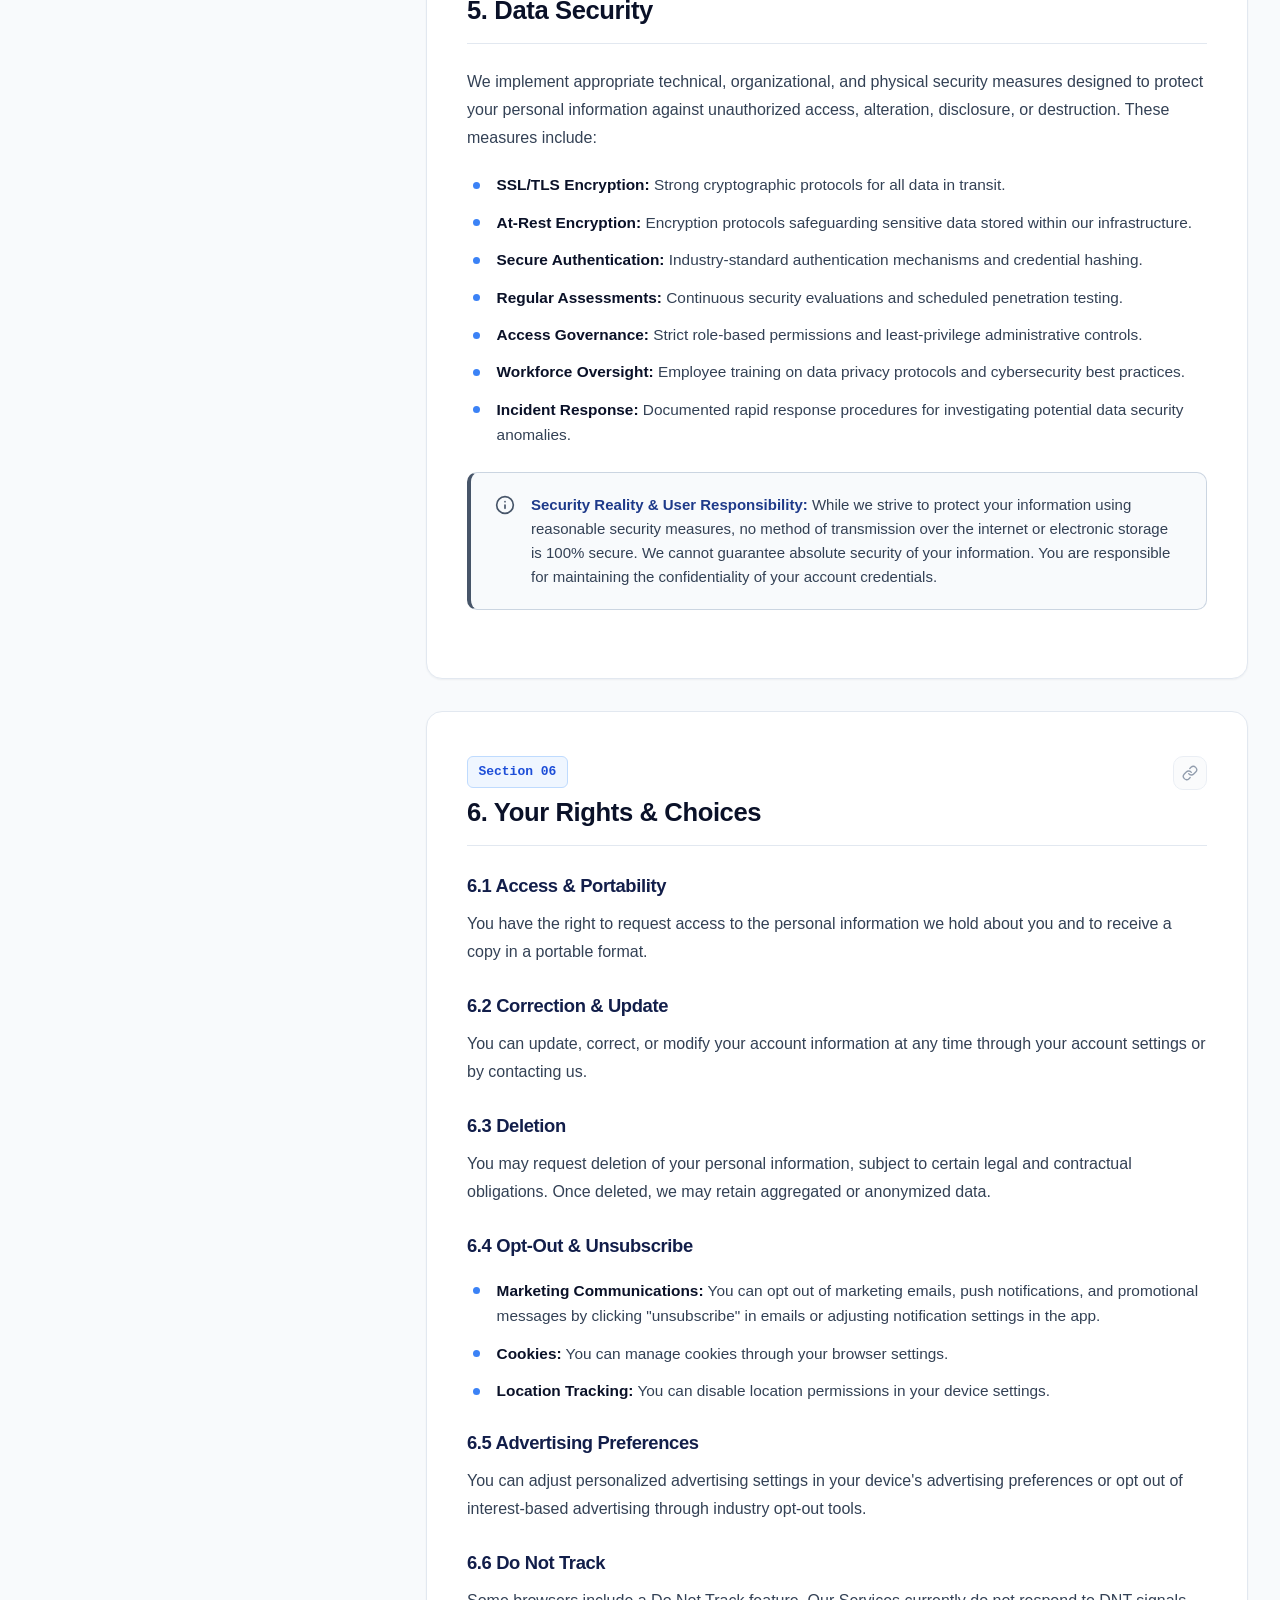
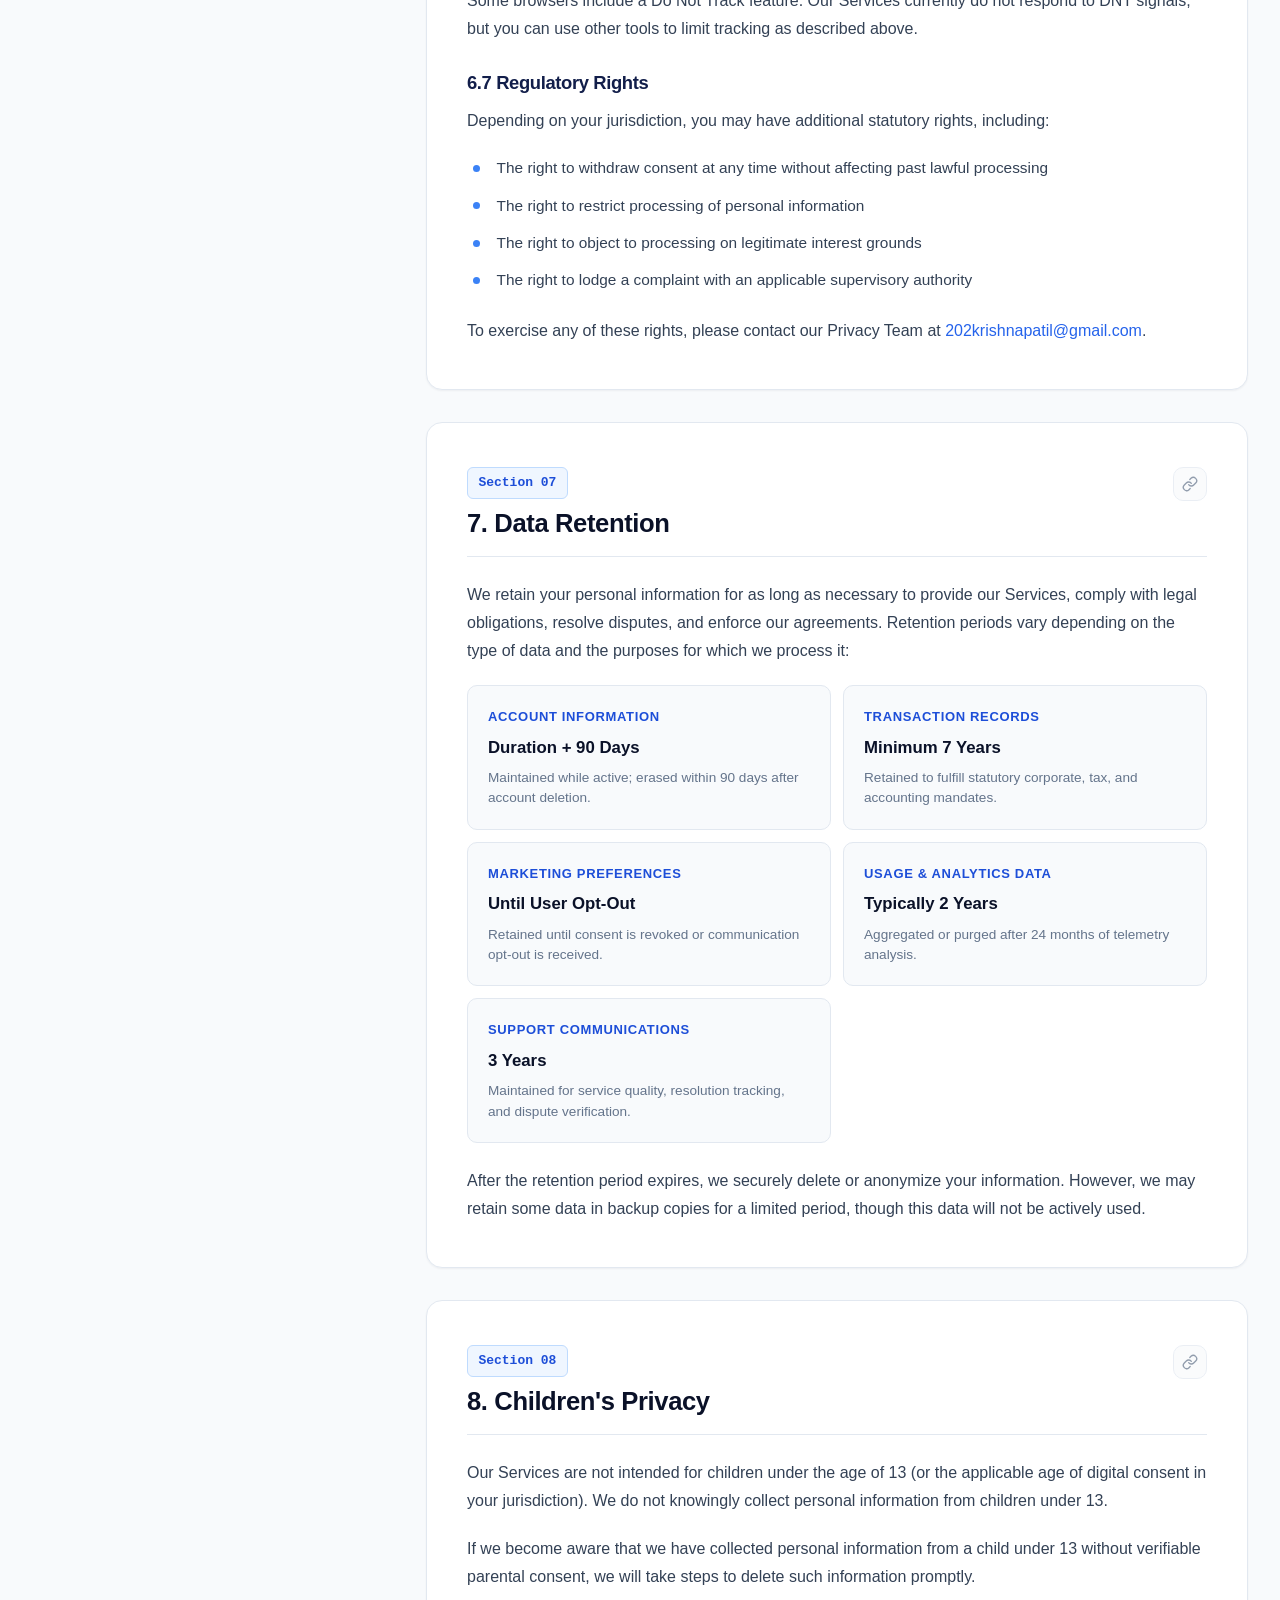
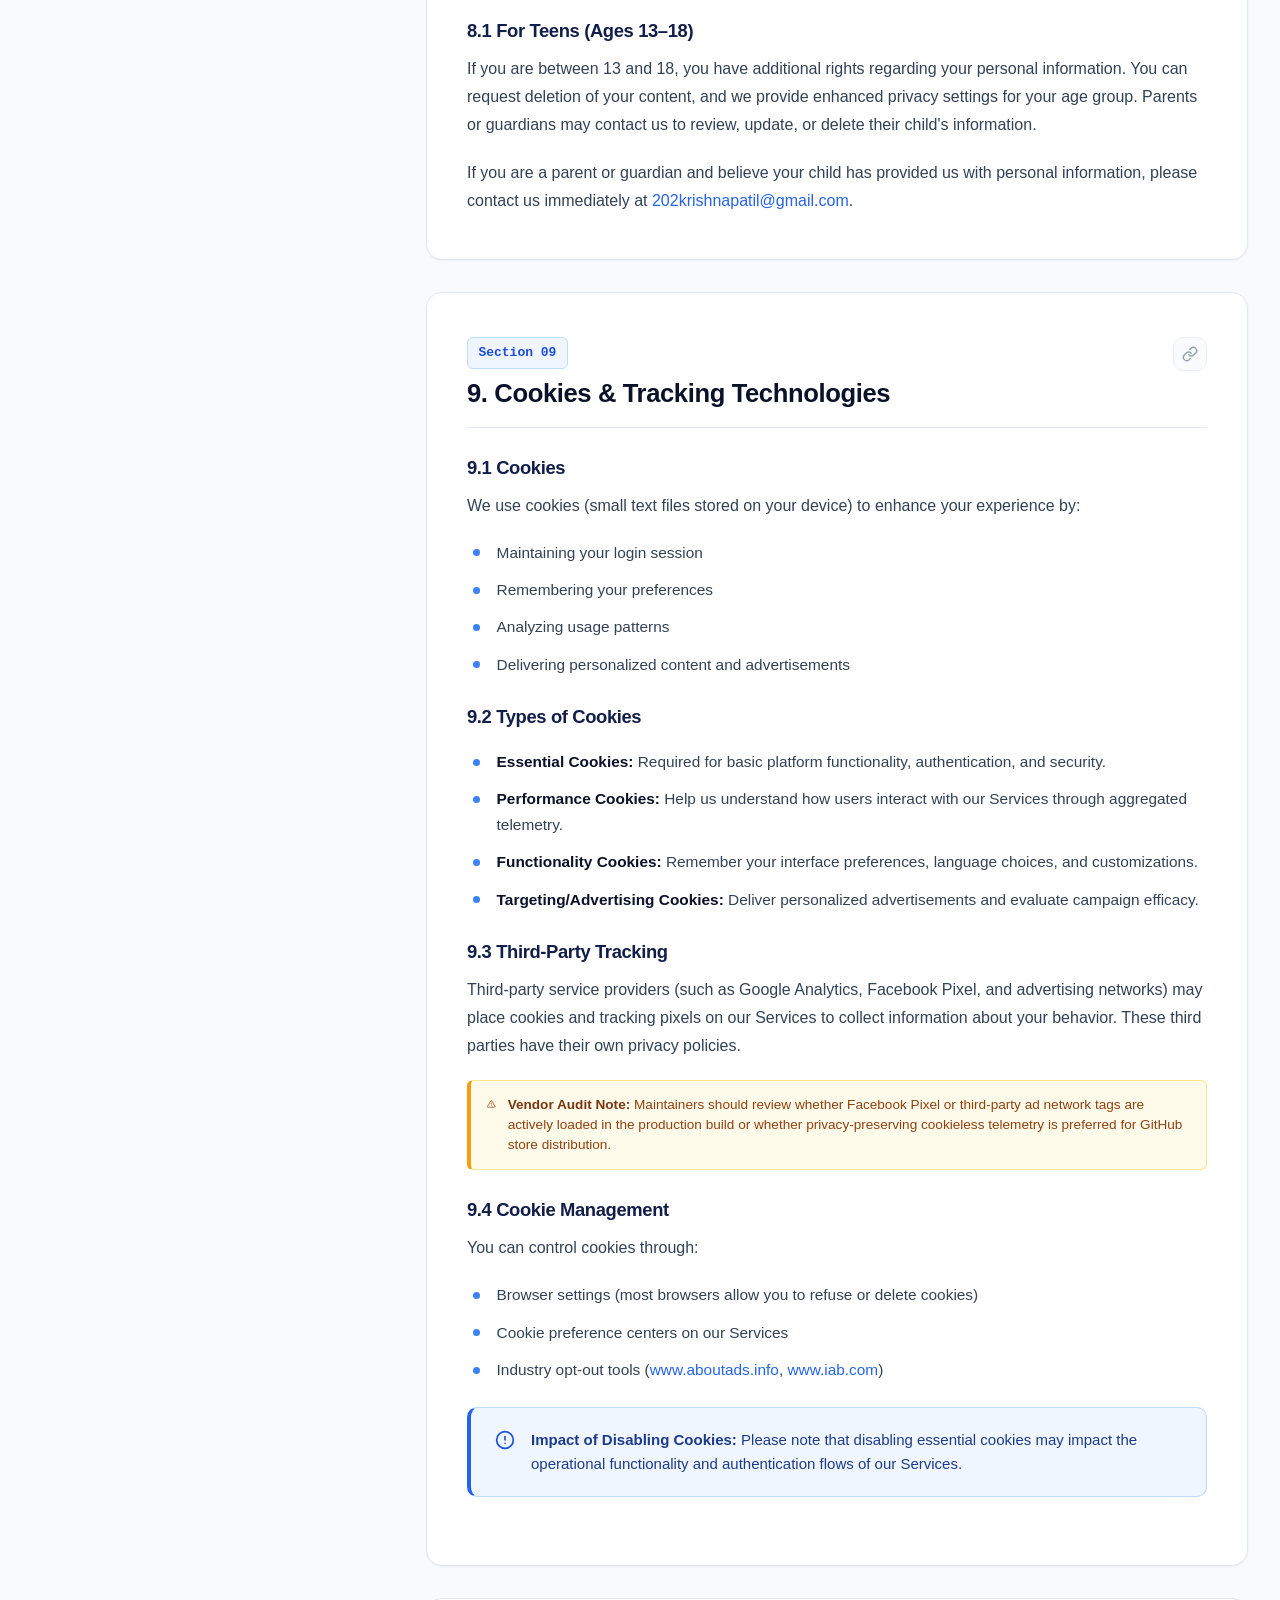
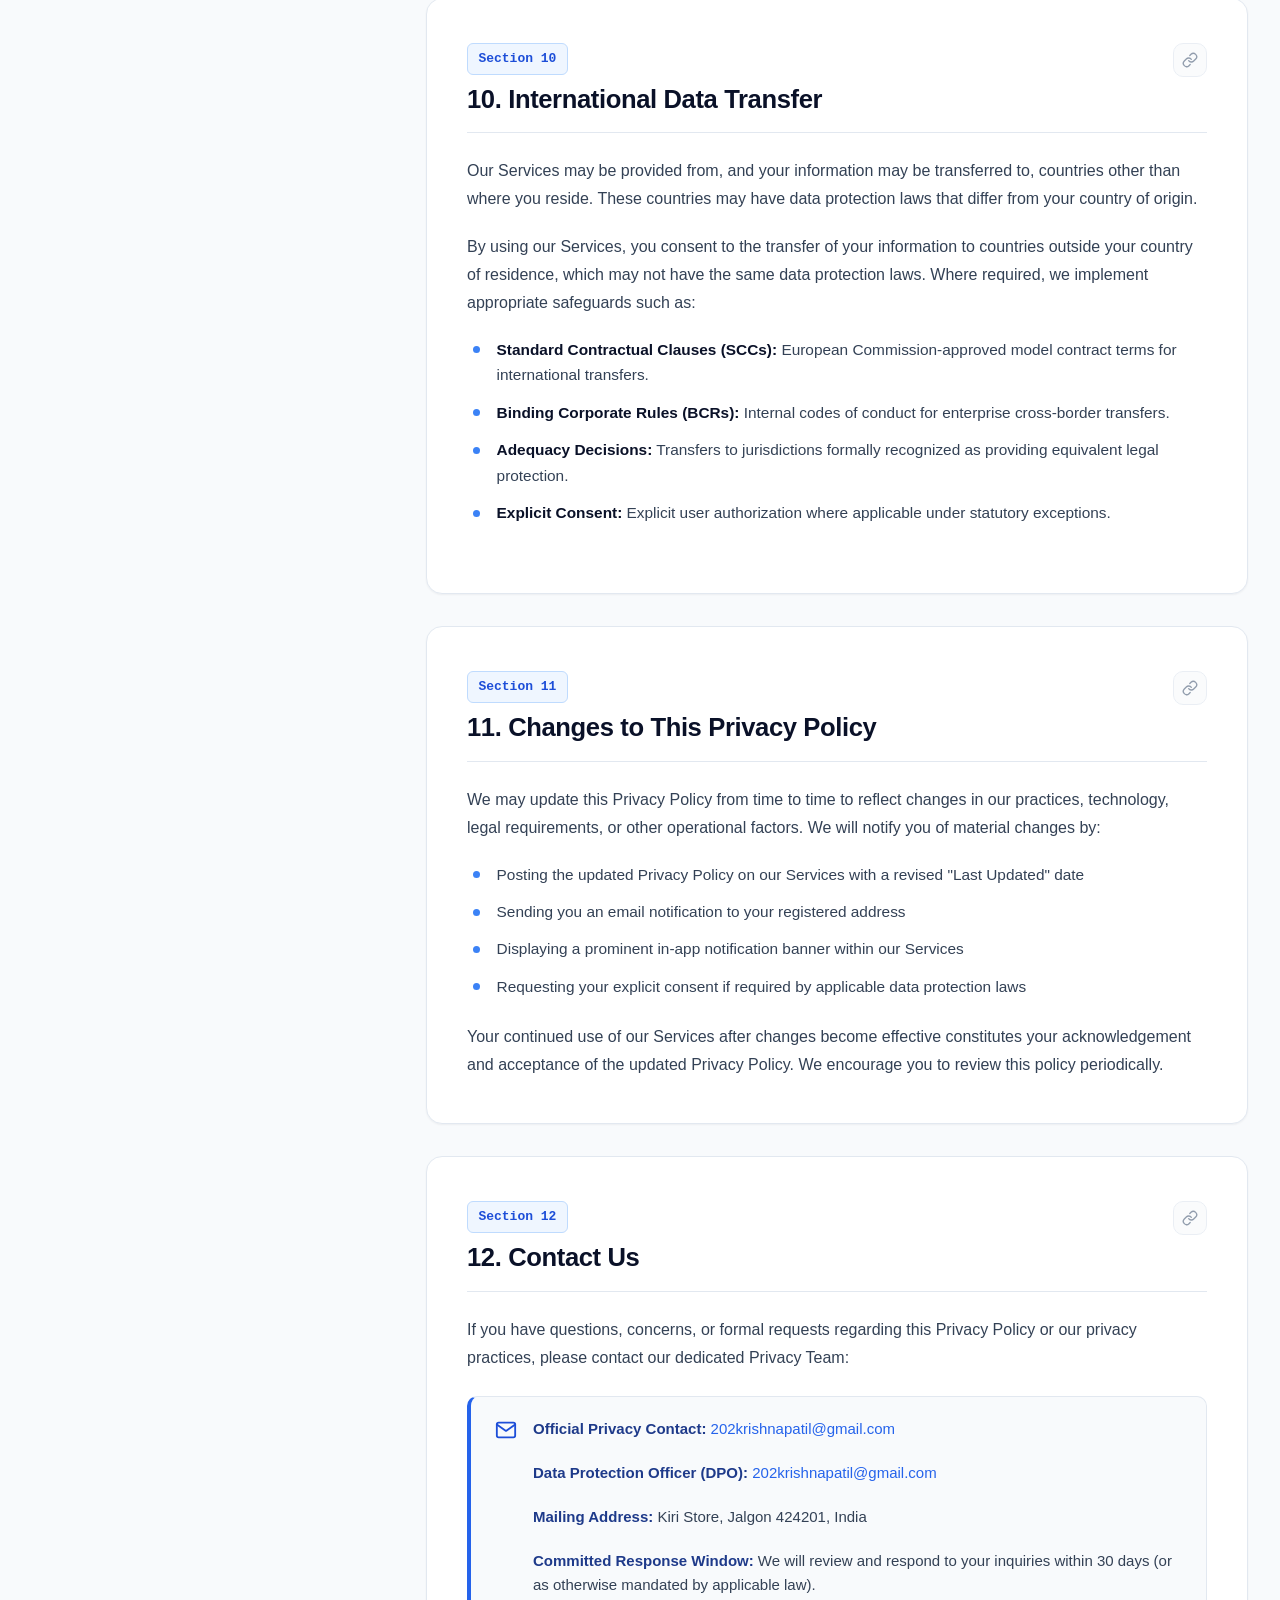
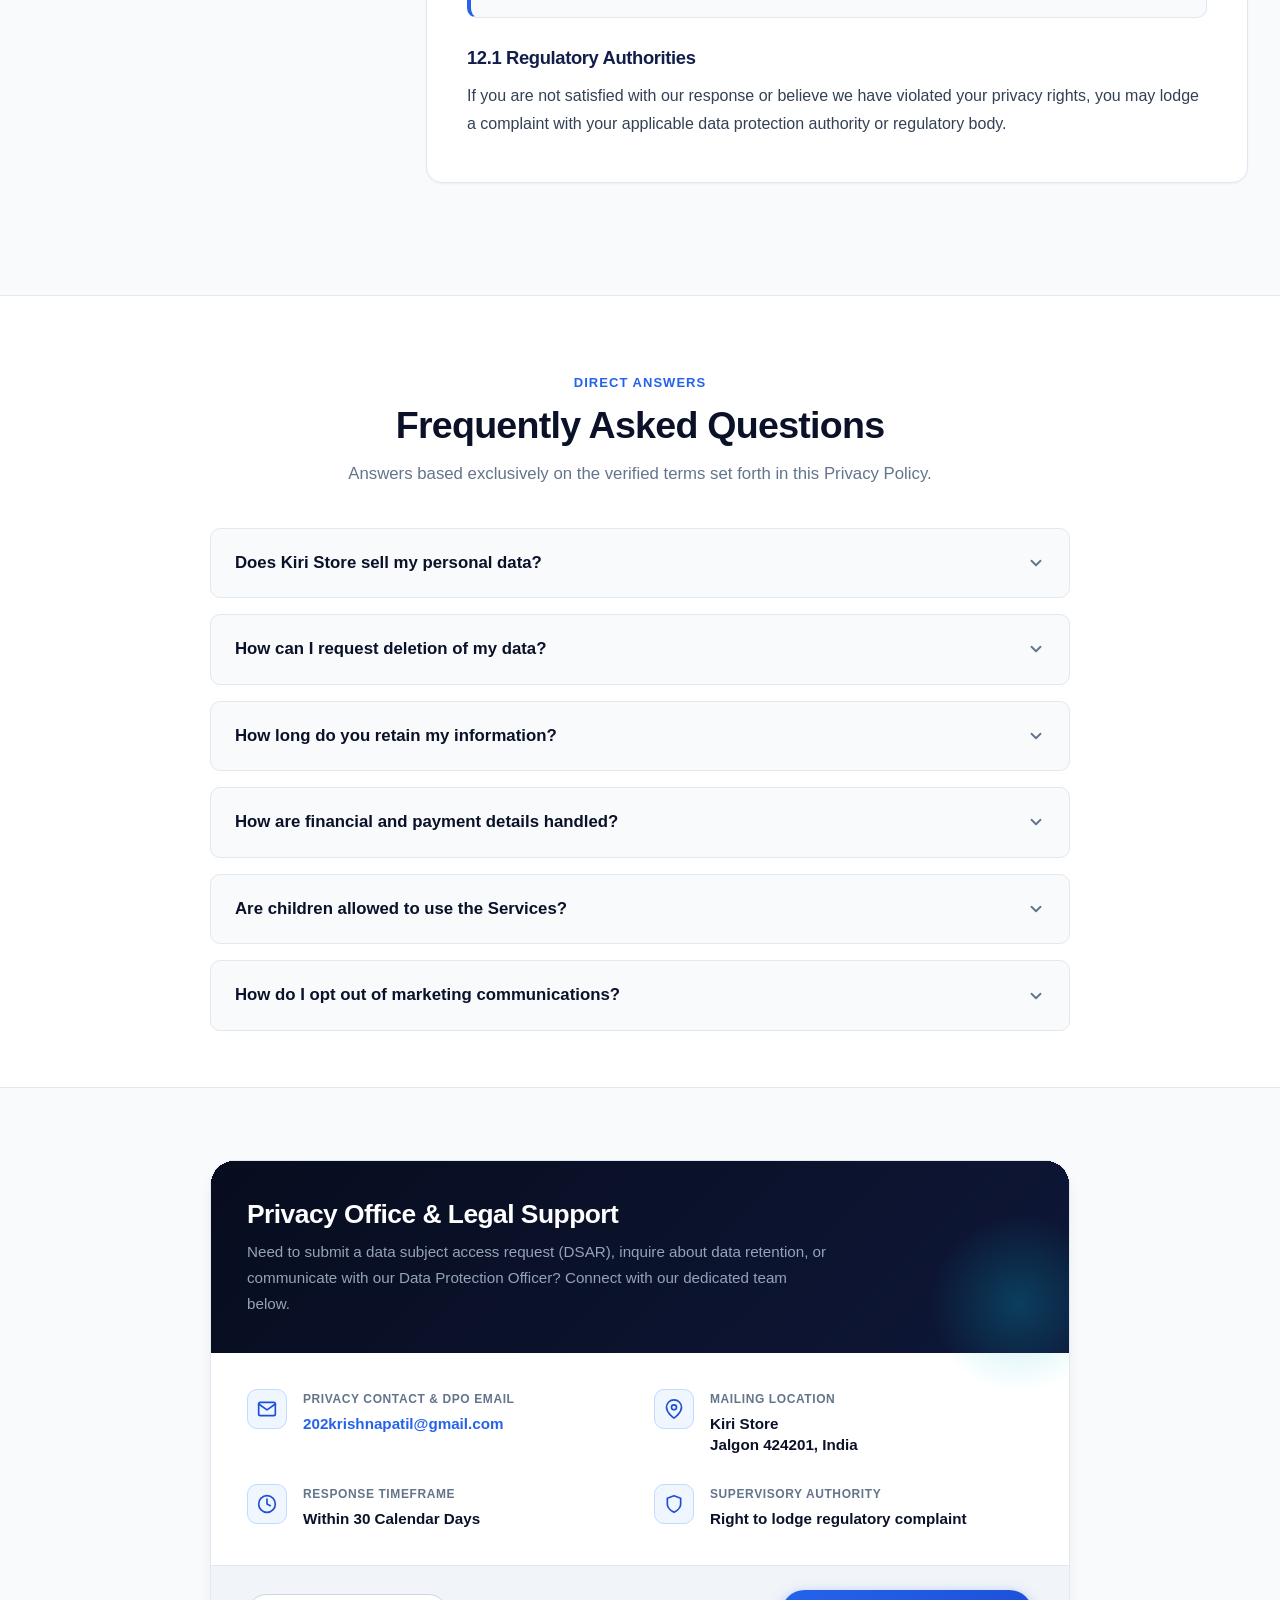
==== commit dd8fe18b: "m" ====
--- a/privacy-policy.html
+++ b/privacy-policy.html
@@ -1,471 +1,1711 @@
 <!DOCTYPE html>
 <html lang="en">
 <head>
-    <meta charset="UTF-8">
-    <meta name="viewport" content="width=device-width, initial-scale=1.0">
-    <meta name="description" content="Privacy Policy - Learn how we collect, use and protect your data">
-    <title>Privacy Policy</title>
-    <style>
-        * {
-            margin: 0;
-            padding: 0;
-            box-sizing: border-box;
-        }
-        
-        body {
-            font-family: -apple-system, BlinkMacSystemFont, 'Segoe UI', Roboto, 'Helvetica Neue', Arial, sans-serif;
-            line-height: 1.6;
-            color: #333;
-            background-color: #f9f9f9;
-        }
-        
-        .container {
-            max-width: 900px;
-            margin: 0 auto;
-            padding: 40px 20px;
-            background-color: white;
-            box-shadow: 0 2px 4px rgba(0,0,0,0.1);
-        }
-        
-        header {
-            margin-bottom: 40px;
-            border-bottom: 3px solid #1e88e5;
-            padding-bottom: 20px;
-        }
-        
-        h1 {
-            color: #1e88e5;
-            font-size: 2.5em;
-            margin-bottom: 10px;
-        }
-        
-        .last-updated {
-            color: #666;
-            font-size: 0.95em;
-            font-style: italic;
-        }
-        
-        h2 {
-            color: #1e88e5;
-            font-size: 1.8em;
-            margin-top: 35px;
-            margin-bottom: 15px;
-            border-left: 4px solid #1e88e5;
-            padding-left: 15px;
-        }
-        
-        h3 {
-            color: #2196f3;
-            font-size: 1.2em;
-            margin-top: 20px;
-            margin-bottom: 10px;
-        }
-        
-        p {
-            margin-bottom: 12px;
-            text-align: justify;
-        }
-        
-        ul, ol {
-            margin: 15px 0 15px 30px;
-        }
-        
-        li {
-            margin-bottom: 8px;
-            line-height: 1.8;
-        }
-        
-        .highlight {
-            background-color: #e3f2fd;
-            padding: 15px;
-            border-left: 4px solid #1e88e5;
-            margin: 15px 0;
-            border-radius: 4px;
-        }
-        
-        .contact-info {
-            background-color: #f5f5f5;
-            padding: 20px;
-            border-radius: 8px;
-            margin: 20px 0;
-        }
-        
-        .contact-info p {
-            margin-bottom: 10px;
-        }
-        
-        .toc {
-            background-color: #f0f0f0;
-            padding: 20px;
-            border-radius: 8px;
-            margin-bottom: 30px;
-        }
-        
-        .toc-title {
-            font-weight: bold;
-            margin-bottom: 10px;
-            color: #1e88e5;
-        }
-        
-        .toc a {
-            display: block;
-            color: #1e88e5;
-            text-decoration: none;
-            padding: 5px 0;
-            margin-left: 15px;
-        }
-        
-        .toc a:hover {
-            text-decoration: underline;
-        }
-        
-        footer {
-            margin-top: 40px;
-            padding-top: 20px;
-            border-top: 1px solid #ddd;
-            text-align: center;
-            color: #666;
-            font-size: 0.9em;
-        }
-        
-        strong {
-            color: #1565c0;
-        }
-        
-        @media (max-width: 768px) {
-            .container {
-                padding: 20px 15px;
-            }
+  <meta charset="UTF-8">
+  <meta name="viewport" content="width=device-width, initial-scale=1.0">
+  <title>Privacy &amp; Trust Center | Kiri Store</title>
+  
+  <!-- SEO & Social Meta -->
+  <meta name="description" content="Official Privacy Policy and Trust Center for Kiri Store. Learn how we collect, handle, protect, and retain your data with total transparency, security, and user control.">
+  <meta name="author" content="Krishna Patil">
+  <meta name="robots" content="index, follow">
+  
+  <!-- Open Graph -->
+  <meta property="og:type" content="website">
+  <meta property="og:title" content="Privacy &amp; Trust Center | Kiri Store">
+  <meta property="og:description" content="Official Privacy Policy and Trust Center for Kiri Store. Learn how we collect, handle, protect, and retain your data with total transparency and user control.">
+  <meta property="og:site_name" content="Kiri Store">
+  
+  <!-- Twitter Card -->
+  <meta name="twitter:card" content="summary_large_image">
+  <meta name="twitter:title" content="Privacy &amp; Trust Center | Kiri Store">
+  <meta name="twitter:description" content="Official Privacy Policy and Trust Center for Kiri Store. Learn how we protect your personal information and uphold your privacy rights.">
+
+  <!-- Favicon SVG -->
+  <link rel="icon" type="image/svg+xml" href="data:image/svg+xml,<svg xmlns='http://www.w3.org/2000/svg' viewBox='0 0 24 24' fill='%232563eb'><path d='M12 1L3 5v6c0 5.55 3.84 10.74 9 12 5.16-1.26 9-6.45 9-12V5l-9-4z'/></svg>">
+
+  <!-- Core Stylesheets -->
+  <link rel="stylesheet" href="assets/css/variables.css">
+  <link rel="stylesheet" href="assets/css/base.css">
+  <link rel="stylesheet" href="assets/css/components.css">
+  <link rel="stylesheet" href="assets/css/sidebar-content.css">
+  <link rel="stylesheet" href="assets/css/print.css">
+
+  <!-- Structured Data JSON-LD -->
+  <script type="application/ld+json">
+  {
+    "@context": "https://schema.org",
+    "@type": "WebPage",
+    "name": "Kiri Store Privacy & Trust Center",
+    "description": "Official Privacy Policy and Data Protection Information for Kiri Store.",
+    "datePublished": "2026-04-09",
+    "dateModified": "2026-04-09",
+    "publisher": {
+      "@type": "Organization",
+      "name": "Kiri Store",
+      "address": {
+        "@type": "PostalAddress",
+        "addressLocality": "Jalgon",
+        "postalCode": "424201",
+        "addressCountry": "India"
+      },
+      "contactPoint": {
+        "@type": "ContactPoint",
+        "contactType": "Privacy Support & DPO",
+        "email": "202krishnapatil@gmail.com"
+      }
+    }
+  }
+  </script>
+</head>
+<body id="top">
+
+  <!-- Accessibility Skip Link -->
+  <a href="#policy-content" class="skip-link">Skip to Privacy Documentation</a>
+
+  <!-- ========================================================================
+       PHASE 4: STICKY NAVIGATION BAR
+       ======================================================================== -->
+  <header class="site-header" role="banner">
+    <div class="container nav-container">
+      <a href="#top" class="brand" aria-label="Kiri Store Privacy Center Home">
+        <div class="brand-icon">
+          <svg width="20" height="20" viewBox="0 0 24 24" fill="none" stroke="currentColor" stroke-width="2.2" stroke-linecap="round" stroke-linejoin="round" aria-hidden="true">
+            <path d="M12 22s8-4 8-10V5l-8-3-8 3v7c0 6 8 10 8 10z"/>
+            <path d="m9 12 2 2 4-4"/>
+          </svg>
+        </div>
+        <div class="brand-text">
+          <span class="brand-title">Kiri Store</span>
+          <span class="brand-subtitle">Trust &amp; Privacy Center</span>
+        </div>
+      </a>
+
+      <!-- Desktop Navigation Links -->
+      <nav class="nav-links" aria-label="Primary Site Navigation">
+        <a href="#top" class="nav-link active">Privacy Center</a>
+        <a href="#highlights" class="nav-link">Highlights</a>
+        <a href="#user-rights-overview" class="nav-link">User Rights</a>
+        <a href="#policy-content" class="nav-link">Privacy Policy</a>
+        <a href="#faq" class="nav-link">FAQ</a>
+        <a href="#contact" class="nav-link">Contact</a>
+      </nav>
+
+      <!-- Desktop Nav Actions -->
+      <div class="nav-actions">
+        <a href="#policy-content" class="nav-cta-btn">
+          <svg width="15" height="15" viewBox="0 0 24 24" fill="none" stroke="currentColor" stroke-width="2" stroke-linecap="round" stroke-linejoin="round" aria-hidden="true">
+            <path d="M14 2H6a2 2 0 0 0-2 2v16a2 2 0 0 0 2 2h12a2 2 0 0 0 2-2V8z"/>
+            <polyline points="14 2 14 8 20 8"/>
+            <line x1="16" y1="13" x2="8" y2="13"/>
+            <line x1="16" y1="17" x2="8" y2="17"/>
+            <polyline points="10 9 9 9 8 9"/>
+          </svg>
+          <span>View Policy</span>
+        </a>
+
+        <!-- Mobile Hamburger Toggle -->
+        <button type="button" class="menu-toggle-btn" id="menu-toggle-btn" aria-label="Open Navigation Menu" aria-expanded="false" aria-controls="mobile-nav-drawer">
+          <svg width="20" height="20" viewBox="0 0 24 24" fill="none" stroke="currentColor" stroke-width="2" stroke-linecap="round" stroke-linejoin="round" aria-hidden="true">
+            <line x1="3" y1="12" x2="21" y2="12"/>
+            <line x1="3" y1="6" x2="21" y2="6"/>
+            <line x1="3" y1="18" x2="21" y2="18"/>
+          </svg>
+        </button>
+      </div>
+    </div>
+
+    <!-- Live Reading Progress Bar -->
+    <div class="reading-progress-track" aria-hidden="true">
+      <div class="reading-progress-bar" id="reading-progress-bar"></div>
+    </div>
+  </header>
+
+  <!-- Mobile Navigation Drawer -->
+  <div class="mobile-nav-backdrop" id="mobile-nav-backdrop" aria-hidden="true">
+    <div class="mobile-nav-drawer" id="mobile-nav-drawer" role="dialog" aria-modal="true" aria-label="Mobile Navigation">
+      <div class="mobile-drawer-header">
+        <div class="brand">
+          <div class="brand-icon">
+            <svg width="18" height="18" viewBox="0 0 24 24" fill="none" stroke="currentColor" stroke-width="2.2" stroke-linecap="round" stroke-linejoin="round" aria-hidden="true">
+              <path d="M12 22s8-4 8-10V5l-8-3-8 3v7c0 6 8 10 8 10z"/>
+            </svg>
+          </div>
+          <span class="brand-title">Kiri Store</span>
+        </div>
+        <button type="button" class="menu-toggle-btn" id="menu-close-btn" aria-label="Close Navigation Menu">
+          <svg width="20" height="20" viewBox="0 0 24 24" fill="none" stroke="currentColor" stroke-width="2" stroke-linecap="round" stroke-linejoin="round" aria-hidden="true">
+            <line x1="18" y1="6" x2="6" y2="18"/>
+            <line x1="6" y1="6" x2="18" y2="18"/>
+          </svg>
+        </button>
+      </div>
+
+      <ul class="mobile-nav-list">
+        <li class="mobile-nav-item"><a href="#top" class="mobile-nav-link">Privacy Center Home</a></li>
+        <li class="mobile-nav-item"><a href="#highlights" class="mobile-nav-link">Privacy Highlights</a></li>
+        <li class="mobile-nav-item"><a href="#user-rights-overview" class="mobile-nav-link">User Privacy Rights</a></li>
+        <li class="mobile-nav-item"><a href="#policy-content" class="mobile-nav-link">Full Privacy Policy</a></li>
+        <li class="mobile-nav-item"><a href="#faq" class="mobile-nav-link">Frequently Asked Questions</a></li>
+        <li class="mobile-nav-item"><a href="#contact" class="mobile-nav-link">Contact Privacy Team</a></li>
+      </ul>
+
+      <div class="mobile-drawer-footer">
+        <a href="#policy-content" class="btn-primary" style="width: 100%; justify-content: center;">Read Policy</a>
+      </div>
+    </div>
+  </div>
+
+
+  <!-- ========================================================================
+       PHASE 3: CINEMATIC HERO SECTION
+       ======================================================================== -->
+  <section class="hero-section" aria-labelledby="hero-main-heading">
+    <div class="hero-grid-bg" aria-hidden="true"></div>
+    <div class="container">
+      <div class="hero-layout">
+        <!-- Hero Text -->
+        <div class="hero-content">
+          <div class="hero-badge-wrap">
+            <svg width="15" height="15" viewBox="0 0 24 24" fill="none" stroke="currentColor" stroke-width="2.2" stroke-linecap="round" stroke-linejoin="round" aria-hidden="true">
+              <path d="M12 22s8-4 8-10V5l-8-3-8 3v7c0 6 8 10 8 10z"/>
+            </svg>
+            <span class="hero-badge-text">Official Privacy Policy &bull; Updated April 9, 2026</span>
+          </div>
+
+          <h1 id="hero-main-heading" class="hero-title">
+            Your Privacy. <br>
+            <span class="hero-title-highlight">Our Responsibility.</span>
+          </h1>
+
+          <p class="hero-subtitle">
+            Transparency and control are at the heart of how we handle your information. Discover how Kiri Store protects your personal data, honors your user rights, and maintains rigorous security safeguards.
+          </p>
+
+          <div class="hero-cta-group">
+            <a href="#policy-content" class="btn-primary">
+              <span>View Privacy Policy</span>
+              <svg width="16" height="16" viewBox="0 0 24 24" fill="none" stroke="currentColor" stroke-width="2.2" stroke-linecap="round" stroke-linejoin="round" aria-hidden="true">
+                <line x1="12" y1="5" x2="12" y2="19"/>
+                <polyline points="19 12 12 19 5 12"/>
+              </svg>
+            </a>
+            <a href="#contact" class="btn-secondary">
+              <svg width="16" height="16" viewBox="0 0 24 24" fill="none" stroke="currentColor" stroke-width="2" stroke-linecap="round" stroke-linejoin="round" aria-hidden="true">
+                <path d="M4 4h16c1.1 0 2 .9 2 2v12c0 1.1-.9 2-2 2H4c-1.1 0-2-.9-2-2V6c0-1.1.9-2 2-2z"/>
+                <polyline points="22,6 12,13 2,6"/>
+              </svg>
+              <span>Contact Privacy Team</span>
+            </a>
+          </div>
+
+          <!-- Hero Trust Pillars -->
+          <div class="hero-trust-strip">
+            <div class="trust-item">
+              <div class="trust-icon-box">
+                <svg width="16" height="16" viewBox="0 0 24 24" fill="none" stroke="currentColor" stroke-width="2" stroke-linecap="round" stroke-linejoin="round" aria-hidden="true">
+                  <circle cx="12" cy="12" r="10"/>
+                  <line x1="4.93" y1="4.93" x2="19.07" y2="19.07"/>
+                </svg>
+              </div>
+              <div class="trust-text">
+                <strong>Zero Sale of Data</strong>
+                <span>Never sold for marketing</span>
+              </div>
+            </div>
+
+            <div class="trust-item">
+              <div class="trust-icon-box">
+                <svg width="16" height="16" viewBox="0 0 24 24" fill="none" stroke="currentColor" stroke-width="2" stroke-linecap="round" stroke-linejoin="round" aria-hidden="true">
+                  <path d="M21 15v4a2 2 0 0 1-2 2H5a2 2 0 0 1-2-2v-4"/>
+                  <polyline points="7 10 12 15 17 10"/>
+                  <line x1="12" y1="15" x2="12" y2="3"/>
+                </svg>
+              </div>
+              <div class="trust-text">
+                <strong>Full Portability</strong>
+                <span>Export or delete anytime</span>
+              </div>
+            </div>
+
+            <div class="trust-item">
+              <div class="trust-icon-box">
+                <svg width="16" height="16" viewBox="0 0 24 24" fill="none" stroke="currentColor" stroke-width="2" stroke-linecap="round" stroke-linejoin="round" aria-hidden="true">
+                  <rect x="3" y="11" width="18" height="11" rx="2" ry="2"/>
+                  <path d="M7 11V7a5 5 0 0 1 10 0v4"/>
+                </svg>
+              </div>
+              <div class="trust-text">
+                <strong>Data Protection</strong>
+                <span>TLS &amp; at-rest encryption</span>
+              </div>
+            </div>
+
+            <div class="trust-item">
+              <div class="trust-icon-box">
+                <svg width="16" height="16" viewBox="0 0 24 24" fill="none" stroke="currentColor" stroke-width="2" stroke-linecap="round" stroke-linejoin="round" aria-hidden="true">
+                  <path d="M17 21v-2a4 4 0 0 0-4-4H5a4 4 0 0 0-4 4v2"/>
+                  <circle cx="9" cy="7" r="4"/>
+                  <path d="M23 21v-2a4 4 0 0 0-3-3.87"/>
+                  <path d="M16 3.13a4 4 0 0 1 0 7.75"/>
+                </svg>
+              </div>
+              <div class="trust-text">
+                <strong>Child Safeguards</strong>
+                <span>Restricted for under 13</span>
+              </div>
+            </div>
+          </div>
+        </div>
+
+        <!-- Hero Shield Illustration -->
+        <div class="hero-visual-card" aria-hidden="true">
+          <div class="shield-container">
+            <div class="shield-ring-outer"></div>
+            <div class="shield-ring-middle"></div>
+            <div class="shield-glow-orb"></div>
             
-            h1 {
-                font-size: 1.8em;
-            }
-            
-            h2 {
-                font-size: 1.4em;
-            }
-        }
-    </style>
-</head>
-<body>
+            <div class="shield-svg-box">
+              <svg viewBox="0 0 120 140" fill="none" xmlns="http://www.w3.org/2000/svg">
+                <defs>
+                  <linearGradient id="shieldGrad" x1="20" y1="10" x2="100" y2="130" gradientUnits="userSpaceOnUse">
+                    <stop stop-color="#38bdf8"/>
+                    <stop offset="0.4" stop-color="#2563eb"/>
+                    <stop offset="1" stop-color="#0f172a"/>
+                  </linearGradient>
+                  <linearGradient id="shieldBorder" x1="10" y1="10" x2="110" y2="130" gradientUnits="userSpaceOnUse">
+                    <stop stop-color="#67e8f9"/>
+                    <stop offset="1" stop-color="#1d4ed8"/>
+                  </linearGradient>
+                </defs>
+                <!-- Shield Base -->
+                <path d="M60 10L105 26V68C105 100 84 124 60 134C36 124 15 100 15 68V26L60 10Z" fill="url(#shieldGrad)" stroke="url(#shieldBorder)" stroke-width="3"/>
+                <!-- Inner Keyhole / Lock -->
+                <rect x="46" y="62" width="28" height="24" rx="4" fill="#ffffff" fill-opacity="0.95"/>
+                <circle cx="60" cy="72" r="3" fill="#0f172a"/>
+                <path d="M59 74V79H61V74H59Z" fill="#0f172a"/>
+                <path d="M52 62V54C52 49.58 55.58 46 60 46C64.42 46 68 49.58 68 54V62" stroke="#ffffff" stroke-width="3" stroke-linecap="round"/>
+              </svg>
+            </div>
+          </div>
+        </div>
+      </div>
+    </div>
+  </section>
+
+
+  <!-- ========================================================================
+       PHASE 7: PRIVACY HIGHLIGHT CARDS
+       ======================================================================== -->
+  <section class="highlights-section" id="highlights" aria-labelledby="highlights-heading">
     <div class="container">
-        <header>
-            <h1>Privacy Policy</h1>
-            <p class="last-updated">Last Updated: April 9, 2026</p>
-        </header>
-
-        <div class="toc">
-            <div class="toc-title">Table of Contents</div>
-            <a href="#introduction">Introduction</a>
-            <a href="#information-we-collect">Information We Collect</a>
-            <a href="#how-we-use">How We Use Information</a>
-            <a href="#data-sharing">Data Sharing & Third Parties</a>
-            <a href="#data-security">Data Security</a>
-            <a href="#user-rights">Your Rights & Choices</a>
-            <a href="#data-retention">Data Retention</a>
-            <a href="#children-privacy">Children's Privacy</a>
-            <a href="#cookies">Cookies & Tracking</a>
-            <a href="#international-transfer">International Data Transfer</a>
-            <a href="#policy-changes">Policy Changes</a>
-            <a href="#contact">Contact Us</a>
-        </div>
-
-        <section id="introduction">
-            <h2>1. Introduction</h2>
-            <p>Welcome to our application/service ("we," "us," "our," or "Company"). We are committed to protecting your privacy and ensuring you understand our practices regarding the collection, use, and disclosure of your personal information. This Privacy Policy explains how we collect, use, disclose, and otherwise process your information in connection with our mobile application, website, and related services (collectively, the "Services").</p>
-            <p>Please read this Privacy Policy carefully. By accessing and using our Services, you acknowledge that you have read, understood, and agree to be bound by all the provisions of this Privacy Policy. If you do not agree with our practices, please do not use our Services.</p>
+      <div class="section-header-block">
+        <span class="section-pretitle">Executive Summary</span>
+        <h2 id="highlights-heading" class="section-headline">Privacy at a Glance</h2>
+        <p class="section-description">
+          A high-level overview of our verified privacy practices. Click any card to examine the detailed legal clauses in the complete policy.
+        </p>
+      </div>
+
+      <div class="highlight-cards-grid">
+        <!-- Card 1: Information Collection -->
+        <a href="#information-we-collect" class="highlight-card">
+          <div class="highlight-card-icon-box">
+            <svg width="22" height="22" viewBox="0 0 24 24" fill="none" stroke="currentColor" stroke-width="2" stroke-linecap="round" stroke-linejoin="round" aria-hidden="true">
+              <path d="M14 2H6a2 2 0 0 0-2 2v16a2 2 0 0 0 2 2h12a2 2 0 0 0 2-2V8z"/>
+              <circle cx="11" cy="14" r="2"/>
+              <path d="M14.5 17.5 13 16"/>
+            </svg>
+          </div>
+          <h3 class="highlight-card-title">1. Information Collection</h3>
+          <p class="highlight-card-desc">
+            We collect account profile data you provide directly, technical device telemetry, and optional location information gathered strictly with your explicit consent.
+          </p>
+          <span class="highlight-card-link">Explore Section 2 &rarr;</span>
+        </a>
+
+        <!-- Card 2: Data Usage -->
+        <a href="#how-we-use" class="highlight-card">
+          <div class="highlight-card-icon-box">
+            <svg width="22" height="22" viewBox="0 0 24 24" fill="none" stroke="currentColor" stroke-width="2" stroke-linecap="round" stroke-linejoin="round" aria-hidden="true">
+              <polyline points="22 12 18 12 15 21 9 3 6 12 2 12"/>
+            </svg>
+          </div>
+          <h3 class="highlight-card-title">2. Data Usage</h3>
+          <p class="highlight-card-desc">
+            Your information powers core service delivery, account management, transactional updates, fraud prevention, security enforcement, and product improvements.
+          </p>
+          <span class="highlight-card-link">Explore Section 3 &rarr;</span>
+        </a>
+
+        <!-- Card 3: Data Protection -->
+        <a href="#data-security" class="highlight-card">
+          <div class="highlight-card-icon-box">
+            <svg width="22" height="22" viewBox="0 0 24 24" fill="none" stroke="currentColor" stroke-width="2" stroke-linecap="round" stroke-linejoin="round" aria-hidden="true">
+              <rect x="3" y="11" width="18" height="11" rx="2" ry="2"/>
+              <path d="M7 11V7a5 5 0 0 1 10 0v4"/>
+            </svg>
+          </div>
+          <h3 class="highlight-card-title">3. Data Security</h3>
+          <p class="highlight-card-desc">
+            Safeguards include SSL/TLS encryption for data in transit, sensitive data encryption at rest, role-based access control, and structured incident response procedures.
+          </p>
+          <span class="highlight-card-link">Explore Section 5 &rarr;</span>
+        </a>
+
+        <!-- Card 4: User Control -->
+        <a href="#user-rights" class="highlight-card">
+          <div class="highlight-card-icon-box">
+            <svg width="22" height="22" viewBox="0 0 24 24" fill="none" stroke="currentColor" stroke-width="2" stroke-linecap="round" stroke-linejoin="round" aria-hidden="true">
+              <path d="M20 21v-2a4 4 0 0 0-4-4H8a4 4 0 0 0-4 4v2"/>
+              <circle cx="12" cy="7" r="4"/>
+            </svg>
+          </div>
+          <h3 class="highlight-card-title">4. User Control &amp; Rights</h3>
+          <p class="highlight-card-desc">
+            Maintain complete control over your personal records: request portable data copies, modify profile details, opt out of marketing, or request account erasure.
+          </p>
+          <span class="highlight-card-link">Explore Section 6 &rarr;</span>
+        </a>
+
+        <!-- Card 5: Data Retention -->
+        <a href="#data-retention" class="highlight-card">
+          <div class="highlight-card-icon-box">
+            <svg width="22" height="22" viewBox="0 0 24 24" fill="none" stroke="currentColor" stroke-width="2" stroke-linecap="round" stroke-linejoin="round" aria-hidden="true">
+              <circle cx="12" cy="12" r="10"/>
+              <polyline points="12 6 12 12 16 14"/>
+            </svg>
+          </div>
+          <h3 class="highlight-card-title">5. Data Retention</h3>
+          <p class="highlight-card-desc">
+            Information is retained only as long as necessary: account data is cleared within 90 days of deletion, while transaction records are kept for statutory compliance.
+          </p>
+          <span class="highlight-card-link">Explore Section 7 &rarr;</span>
+        </a>
+
+        <!-- Card 6: Children's Privacy -->
+        <a href="#children-privacy" class="highlight-card">
+          <div class="highlight-card-icon-box">
+            <svg width="22" height="22" viewBox="0 0 24 24" fill="none" stroke="currentColor" stroke-width="2" stroke-linecap="round" stroke-linejoin="round" aria-hidden="true">
+              <path d="M12 22s8-4 8-10V5l-8-3-8 3v7c0 6 8 10 8 10z"/>
+              <path d="m9 12 2 2 4-4"/>
+            </svg>
+          </div>
+          <h3 class="highlight-card-title">6. Children's Privacy</h3>
+          <p class="highlight-card-desc">
+            Our platform does not intentionally collect information from children under 13. Enhanced privacy protections and parental removal channels are provided for teenagers.
+          </p>
+          <span class="highlight-card-link">Explore Section 8 &rarr;</span>
+        </a>
+      </div>
+    </div>
+  </section>
+
+
+  <!-- ========================================================================
+       PHASE 8: USER PRIVACY RIGHTS (PROMINENT SECTION)
+       ======================================================================== -->
+  <section class="rights-section" id="user-rights-overview" aria-labelledby="rights-main-title">
+    <div class="container">
+      <div class="section-header-block">
+        <span class="section-pretitle">Transparency &amp; Governance</span>
+        <h2 id="rights-main-title" class="section-headline">Your Privacy Rights &amp; Choices</h2>
+        <p class="section-description">
+          We recognize and respect the fundamental data protection rights granted to you under modern privacy frameworks (such as GDPR, CCPA, and applicable data protection regulations).
+        </p>
+      </div>
+
+      <div class="rights-grid">
+        <!-- Right 1: Access & Portability -->
+        <div class="right-card">
+          <span class="right-badge">Article 6.1</span>
+          <h3 class="right-title">Access &amp; Portability</h3>
+          <p class="right-description">
+            Request a copy of the personal information we hold about you, delivered in an accessible, portable, machine-readable format.
+          </p>
+          <div class="right-action-note">
+            Submit request via email to our Privacy Team.
+          </div>
+        </div>
+
+        <!-- Right 2: Rectification -->
+        <div class="right-card">
+          <span class="right-badge">Article 6.2</span>
+          <h3 class="right-title">Correction &amp; Update</h3>
+          <p class="right-description">
+            Correct, update, or amend outdated or inaccurate personal information directly in your account settings or via support.
+          </p>
+          <div class="right-action-note">
+            Manage via account settings or privacy contact.
+          </div>
+        </div>
+
+        <!-- Right 3: Deletion -->
+        <div class="right-card">
+          <span class="right-badge">Article 6.3</span>
+          <h3 class="right-title">Right to Erasure</h3>
+          <p class="right-description">
+            Request complete deletion of your personal records, subject to statutory record-keeping and financial compliance exceptions.
+          </p>
+          <div class="right-action-note">
+            Processed promptly upon verified identity check.
+          </div>
+        </div>
+
+        <!-- Right 4: Marketing Opt-Out -->
+        <div class="right-card">
+          <span class="right-badge">Article 6.4</span>
+          <h3 class="right-title">Marketing Controls</h3>
+          <p class="right-description">
+            Opt out of marketing emails, newsletters, promotional push notifications, and non-essential in-app communications at any time.
+          </p>
+          <div class="right-action-note">
+            Use the "unsubscribe" link in emails or app settings.
+          </div>
+        </div>
+
+        <!-- Right 5: Advertising Preferences -->
+        <div class="right-card">
+          <span class="right-badge">Article 6.5</span>
+          <h3 class="right-title">Ad Personalization</h3>
+          <p class="right-description">
+            Adjust personalized ad settings on your mobile device or opt out of behavioral advertising through recognized industry tools.
+          </p>
+          <div class="right-action-note">
+            Configurable through operating system settings.
+          </div>
+        </div>
+
+        <!-- Right 6: Tracking & Cookies -->
+        <div class="right-card">
+          <span class="right-badge">Article 9.4</span>
+          <h3 class="right-title">Cookies &amp; Location</h3>
+          <p class="right-description">
+            Disable browser cookies or revoke location tracking permissions from your device settings whenever you choose.
+          </p>
+          <div class="right-action-note">
+            Manage permissions via mobile device privacy settings.
+          </div>
+        </div>
+
+        <!-- Right 7: Objection & Restriction -->
+        <div class="right-card">
+          <span class="right-badge">Article 6.7</span>
+          <h3 class="right-title">Restrict Processing</h3>
+          <p class="right-description">
+            Where applicable, withdraw previously granted consent or restrict specific processing operations on your data.
+          </p>
+          <div class="right-action-note">
+            Contact our Data Protection Officer directly.
+          </div>
+        </div>
+
+        <!-- Right 8: Regulatory Recourse -->
+        <div class="right-card">
+          <span class="right-badge">Article 12.1</span>
+          <h3 class="right-title">Regulatory Recourse</h3>
+          <p class="right-description">
+            If you believe your privacy rights have been infringed, you retain the legal right to lodge a complaint with your regional supervisory authority.
+          </p>
+          <div class="right-action-note">
+            Jurisdiction-specific Data Protection Authority.
+          </div>
+        </div>
+      </div>
+    </div>
+  </section>
+
+
+  <!-- ========================================================================
+       PHASE 10: DOCUMENT INTERACTION TOOLBAR
+       ======================================================================== -->
+  <div class="document-toolbar-wrap" id="doc-toolbar" role="region" aria-label="Documentation Search and Tools">
+    <div class="container document-toolbar">
+      <!-- Live Search Box -->
+      <div class="search-box-wrap">
+        <svg class="search-icon" width="16" height="16" viewBox="0 0 24 24" fill="none" stroke="currentColor" stroke-width="2" stroke-linecap="round" stroke-linejoin="round" aria-hidden="true">
+          <circle cx="11" cy="11" r="8"/>
+          <line x1="21" y1="21" x2="16.65" y2="16.65"/>
+        </svg>
+        <input 
+          type="search" 
+          id="policy-search-input" 
+          class="policy-search-input" 
+          placeholder="Search policy terms (e.g. cookies, retention, deletion)..." 
+          aria-label="Search within privacy policy"
+          autocomplete="off"
+        >
+        <span class="search-meta-pill" id="search-meta-pill" aria-live="polite"></span>
+        <button type="button" class="search-clear-btn" id="search-clear-btn" aria-label="Clear search">
+          <svg width="12" height="12" viewBox="0 0 24 24" fill="none" stroke="currentColor" stroke-width="2" stroke-linecap="round" stroke-linejoin="round" aria-hidden="true">
+            <line x1="18" y1="6" x2="6" y2="18"/>
+            <line x1="6" y1="6" x2="18" y2="18"/>
+          </svg>
+        </button>
+      </div>
+
+      <!-- Action Tools -->
+      <div class="doc-actions-group">
+        <button type="button" class="doc-action-btn" id="search-prev-btn" style="display: none;" aria-label="Previous Match">
+          <svg width="14" height="14" viewBox="0 0 24 24" fill="none" stroke="currentColor" stroke-width="2" stroke-linecap="round" stroke-linejoin="round" aria-hidden="true">
+            <polyline points="18 15 12 9 6 15"/>
+          </svg>
+          <span>Prev</span>
+        </button>
+        <button type="button" class="doc-action-btn" id="search-next-btn" style="display: none;" aria-label="Next Match">
+          <svg width="14" height="14" viewBox="0 0 24 24" fill="none" stroke="currentColor" stroke-width="2" stroke-linecap="round" stroke-linejoin="round" aria-hidden="true">
+            <polyline points="6 9 12 15 18 9"/>
+          </svg>
+          <span>Next</span>
+        </button>
+        <button type="button" class="doc-action-btn" id="copy-policy-url-btn" aria-label="Copy Policy URL to Clipboard">
+          <svg width="14" height="14" viewBox="0 0 24 24" fill="none" stroke="currentColor" stroke-width="2" stroke-linecap="round" stroke-linejoin="round" aria-hidden="true">
+            <rect x="9" y="9" width="13" height="13" rx="2" ry="2"/>
+            <path d="M5 15H4a2 2 0 0 1-2-2V4a2 2 0 0 1 2-2h9a2 2 0 0 1 2 2v1"/>
+          </svg>
+          <span>Copy URL</span>
+        </button>
+        <button type="button" class="doc-action-btn" id="print-policy-btn" aria-label="Print or Save Policy as PDF">
+          <svg width="14" height="14" viewBox="0 0 24 24" fill="none" stroke="currentColor" stroke-width="2" stroke-linecap="round" stroke-linejoin="round" aria-hidden="true">
+            <polyline points="6 9 6 2 18 2 18 9"/>
+            <path d="M6 18H4a2 2 0 0 1-2-2v-5a2 2 0 0 1 2-2h16a2 2 0 0 1 2 2v5a2 2 0 0 1-2 2h-2"/>
+            <rect x="6" y="14" width="12" height="8"/>
+          </svg>
+          <span>Print / PDF</span>
+        </button>
+      </div>
+    </div>
+  </div>
+
+
+  <!-- ========================================================================
+       PHASE 5: TWO-COLUMN INTERACTIVE DOCUMENTATION EXPERIENCE
+       ======================================================================== -->
+  <main class="policy-doc-section" id="policy-content">
+    <div class="container policy-doc-layout">
+
+      <!-- LEFT COLUMN: STICKY SIDEBAR TABLE OF CONTENTS -->
+      <aside class="sidebar-sticky-wrap" aria-label="Table of Contents">
+        <div class="sidebar-card">
+          <div class="sidebar-heading">
+            <svg width="16" height="16" viewBox="0 0 24 24" fill="none" stroke="currentColor" stroke-width="2" stroke-linecap="round" stroke-linejoin="round" aria-hidden="true">
+              <line x1="8" y1="6" x2="21" y2="6"/>
+              <line x1="8" y1="12" x2="21" y2="12"/>
+              <line x1="8" y1="18" x2="21" y2="18"/>
+              <line x1="3" y1="6" x2="3.01" y2="6"/>
+              <line x1="3" y1="12" x2="3.01" y2="12"/>
+              <line x1="3" y1="18" x2="3.01" y2="18"/>
+            </svg>
+            <span>Table of Contents</span>
+          </div>
+
+          <nav class="sidebar-toc-list" aria-label="Privacy Policy Sections">
+            <a href="#introduction" class="toc-link active">
+              <span class="toc-num">01</span>
+              <span>Introduction</span>
+            </a>
+            <a href="#information-we-collect" class="toc-link">
+              <span class="toc-num">02</span>
+              <span>Information We Collect</span>
+            </a>
+            <a href="#how-we-use" class="toc-link">
+              <span class="toc-num">03</span>
+              <span>How We Use Information</span>
+            </a>
+            <a href="#data-sharing" class="toc-link">
+              <span class="toc-num">04</span>
+              <span>Data Sharing &amp; Third Parties</span>
+            </a>
+            <a href="#data-security" class="toc-link">
+              <span class="toc-num">05</span>
+              <span>Data Security</span>
+            </a>
+            <a href="#user-rights" class="toc-link">
+              <span class="toc-num">06</span>
+              <span>Your Rights &amp; Choices</span>
+            </a>
+            <a href="#data-retention" class="toc-link">
+              <span class="toc-num">07</span>
+              <span>Data Retention</span>
+            </a>
+            <a href="#children-privacy" class="toc-link">
+              <span class="toc-num">08</span>
+              <span>Children's Privacy</span>
+            </a>
+            <a href="#cookies" class="toc-link">
+              <span class="toc-num">09</span>
+              <span>Cookies &amp; Tracking</span>
+            </a>
+            <a href="#international-transfer" class="toc-link">
+              <span class="toc-num">10</span>
+              <span>International Data Transfer</span>
+            </a>
+            <a href="#policy-changes" class="toc-link">
+              <span class="toc-num">11</span>
+              <span>Policy Changes</span>
+            </a>
+            <a href="#contact" class="toc-link">
+              <span class="toc-num">12</span>
+              <span>Contact Us</span>
+            </a>
+          </nav>
+
+          <!-- Sidebar Metadata -->
+          <div class="sidebar-meta-box">
+            <div class="sidebar-meta-item">
+              <svg width="14" height="14" viewBox="0 0 24 24" fill="none" stroke="currentColor" stroke-width="2" stroke-linecap="round" stroke-linejoin="round" aria-hidden="true">
+                <circle cx="12" cy="12" r="10"/>
+                <polyline points="12 6 12 12 16 14"/>
+              </svg>
+              <span>Effective: April 9, 2026</span>
+            </div>
+            <div class="sidebar-meta-item">
+              <svg width="14" height="14" viewBox="0 0 24 24" fill="none" stroke="currentColor" stroke-width="2" stroke-linecap="round" stroke-linejoin="round" aria-hidden="true">
+                <path d="M20 21v-2a4 4 0 0 0-4-4H8a4 4 0 0 0-4 4v2"/>
+                <circle cx="12" cy="7" r="4"/>
+              </svg>
+              <span>Maintainer: Krishna Patil</span>
+            </div>
+            <div class="sidebar-meta-item">
+              <svg width="14" height="14" viewBox="0 0 24 24" fill="none" stroke="currentColor" stroke-width="2" stroke-linecap="round" stroke-linejoin="round" aria-hidden="true">
+                <path d="M12 22s8-4 8-10V5l-8-3-8 3v7c0 6 8 10 8 10z"/>
+              </svg>
+              <span>Status: Active &amp; Verified</span>
+            </div>
+          </div>
+        </div>
+      </aside>
+
+      <!-- RIGHT COLUMN: FULL POLICY CONTENT -->
+      <article class="policy-content-article">
+
+        <!-- Mobile TOC Jump Bar (Shown only on small screens) -->
+        <div class="mobile-toc-bar">
+          <button type="button" class="mobile-toc-toggle-btn" id="mobile-toc-toggle-btn" aria-haspopup="dialog" aria-expanded="false">
+            <svg width="18" height="18" viewBox="0 0 24 24" fill="none" stroke="currentColor" stroke-width="2" stroke-linecap="round" stroke-linejoin="round" aria-hidden="true">
+              <line x1="8" y1="6" x2="21" y2="6"/>
+              <line x1="8" y1="12" x2="21" y2="12"/>
+              <line x1="8" y1="18" x2="21" y2="18"/>
+              <line x1="3" y1="6" x2="3.01" y2="6"/>
+              <line x1="3" y1="12" x2="3.01" y2="12"/>
+              <line x1="3" y1="18" x2="3.01" y2="18"/>
+            </svg>
+            <span>Jump to Section</span>
+          </button>
+          <span class="mobile-toc-active-label" id="mobile-toc-current-label">1. Introduction</span>
+        </div>
+
+        <!-- Print-Only Header -->
+        <div class="print-only-header" style="display: none;">
+          <h1>Kiri Store &mdash; Official Privacy Policy</h1>
+          <p>Effective Date: April 9, 2026 | Document ID: KS-PP-2026-V1 | Contact: 202krishnapatil@gmail.com</p>
+          <p>Mailing Location: Kiri Store, Jalgon 424201, India</p>
+        </div>
+
+        <!-- PHASE 11: COMPLIANCE AND CONTENT ACCURACY NOTICE -->
+        <div class="compliance-notice-box" role="note">
+          <svg class="compliance-notice-icon" width="22" height="22" viewBox="0 0 24 24" fill="none" stroke="currentColor" stroke-width="2" stroke-linecap="round" stroke-linejoin="round" aria-hidden="true">
+            <path d="M12 22s8-4 8-10V5l-8-3-8 3v7c0 6 8 10 8 10z"/>
+            <path d="m9 12 2 2 4-4"/>
+          </svg>
+          <div class="compliance-notice-content">
+            <h4>Compliance &amp; Legal Transparency Notice</h4>
+            <p>
+              This Privacy Policy details the data management architecture of Kiri Store. Regulatory references (GDPR, CCPA, COPPA, and Google Play Store policies) articulate our intended operational alignment with international privacy benchmarks. Where third-party service integrations or regional transfers occur, organizational reviews and data processing agreements govern those workflows.
+            </p>
+          </div>
+        </div>
+
+        <!-- ====================================================================
+             SECTION 1: INTRODUCTION
+             ==================================================================== -->
+        <section id="introduction" class="policy-section">
+          <div class="policy-section-header">
+            <div>
+              <span class="policy-section-num-badge">Section 01</span>
+              <h2 class="policy-section-title">1. Introduction</h2>
+            </div>
+            <button type="button" class="anchor-copy-btn" data-target-id="introduction" aria-label="Copy link to Introduction section" title="Copy section link">
+              <svg width="16" height="16" viewBox="0 0 24 24" fill="none" stroke="currentColor" stroke-width="2" stroke-linecap="round" stroke-linejoin="round" aria-hidden="true">
+                <path d="M10 13a5 5 0 0 0 7.54.54l3-3a5 5 0 0 0-7.07-7.07l-1.72 1.71"/>
+                <path d="M14 11a5 5 0 0 0-7.54-.54l-3 3a5 5 0 0 0 7.07 7.07l1.71-1.71"/>
+              </svg>
+            </button>
+          </div>
+
+          <p class="policy-text">
+            Welcome to Kiri Store ("we," "us," "our," or "Company"). We are committed to protecting your privacy and ensuring you understand our practices regarding the collection, use, and disclosure of your personal information. This Privacy Policy explains how we collect, use, disclose, and otherwise process your information in connection with our mobile application, website, and related services (collectively, the "Services").
+          </p>
+
+          <p class="policy-text">
+            Please read this Privacy Policy carefully. By accessing and using our Services, you acknowledge that you have read, understood, and agree to be bound by all the provisions of this Privacy Policy. If you do not agree with our practices, please do not use our Services.
+          </p>
         </section>
 
-        <section id="information-we-collect">
-            <h2>2. Information We Collect</h2>
-            
-            <h3>2.1 Information You Provide Directly</h3>
-            <ul>
-                <li><strong>Account Registration:</strong> When you create an account, we collect information such as your name, email address, phone number, date of birth, and password.</li>
-                <li><strong>Profile Information:</strong> Content you provide in your profile, including profile picture, bio, and preferences.</li>
-                <li><strong>Communications:</strong> Any messages, inquiries, feedback, reviews, or support requests you submit to us.</li>
-                <li><strong>Payment Information:</strong> If you make purchases, we collect billing address, payment method, and transaction history. Payment processing is handled by third-party payment processors who maintain PCI DSS compliance.</li>
-                <li><strong>Content:</strong> Any photos, videos, documents, or other content you upload or create through our Services.</li>
-            </ul>
-
-            <h3>2.2 Information Collected Automatically</h3>
-            <ul>
-                <li><strong>Device Information:</strong> Device type, operating system, unique device identifiers, mobile network information, device settings, and device performance data.</li>
-                <li><strong>Usage Data:</strong> Pages or features you access, time spent in the application, searches, taps, clicks, scrolling, content interactions, and crash reports.</li>
-                <li><strong>Location Information:</strong> Precise and approximate location data collected via GPS, Bluetooth, and Wi-Fi signals (only with your explicit permission).</li>
-                <li><strong>Log Data:</strong> IP address, browser type, referring/exit pages, access times, and error information.</li>
-                <li><strong>Cookies & Similar Technologies:</strong> We use cookies, web beacons, pixels, and similar tracking technologies to recognize you and maintain your preferences.</li>
-            </ul>
-
-            <h3>2.3 Information from Third Parties</h3>
-            <ul>
-                <li>Social media platforms (if you connect your social account)</li>
-                <li>Analytics providers and ad networks</li>
-                <li>Data brokers and public databases</li>
-                <li>Business partners and service providers</li>
-                <li>Other users who provide information about you</li>
-            </ul>
-
-            <h3>2.4 Sensitive Personal Information</h3>
-            <p>Our Services may collect the following sensitive categories of data:</p>
-            <ul>
-                <li>Biometric data (fingerprint, face recognition - only with explicit consent)</li>
-                <li>Health and fitness data (if applicable)</li>
-                <li>Financial account information</li>
-                <li>Authentication credentials</li>
-                <li>Precise location data</li>
-            </ul>
+        <!-- ====================================================================
+             SECTION 2: INFORMATION WE COLLECT
+             ==================================================================== -->
+        <section id="information-we-collect" class="policy-section">
+          <div class="policy-section-header">
+            <div>
+              <span class="policy-section-num-badge">Section 02</span>
+              <h2 class="policy-section-title">2. Information We Collect</h2>
+            </div>
+            <button type="button" class="anchor-copy-btn" data-target-id="information-we-collect" aria-label="Copy link to Information We Collect section" title="Copy section link">
+              <svg width="16" height="16" viewBox="0 0 24 24" fill="none" stroke="currentColor" stroke-width="2" stroke-linecap="round" stroke-linejoin="round" aria-hidden="true">
+                <path d="M10 13a5 5 0 0 0 7.54.54l3-3a5 5 0 0 0-7.07-7.07l-1.72 1.71"/>
+                <path d="M14 11a5 5 0 0 0-7.54-.54l-3 3a5 5 0 0 0 7.07 7.07l1.71-1.71"/>
+              </svg>
+            </button>
+          </div>
+
+          <h3 class="policy-subsection-title">2.1 Information You Provide Directly</h3>
+          <ul class="policy-list">
+            <li class="policy-list-item">
+              <strong>Account Registration:</strong> When you create an account, we collect information such as your name, email address, phone number, date of birth, and password.
+            </li>
+            <li class="policy-list-item">
+              <strong>Profile Information:</strong> Content you provide in your profile, including profile picture, bio, and preferences.
+            </li>
+            <li class="policy-list-item">
+              <strong>Communications:</strong> Any messages, inquiries, feedback, reviews, or support requests you submit to us.
+            </li>
+            <li class="policy-list-item">
+              <strong>Payment Information:</strong> If you make purchases, we collect billing address, payment method, and transaction history. Payment processing is handled by third-party payment processors who maintain PCI DSS compliance.
+            </li>
+            <li class="policy-list-item">
+              <strong>Content:</strong> Any photos, videos, documents, or other content you upload or create through our Services.
+            </li>
+          </ul>
+
+          <h3 class="policy-subsection-title">2.2 Information Collected Automatically</h3>
+          <ul class="policy-list">
+            <li class="policy-list-item">
+              <strong>Device Information:</strong> Device type, operating system, unique device identifiers, mobile network information, device settings, and device performance data.
+            </li>
+            <li class="policy-list-item">
+              <strong>Usage Data:</strong> Pages or features you access, time spent in the application, searches, taps, clicks, scrolling, content interactions, and crash reports.
+            </li>
+            <li class="policy-list-item">
+              <strong>Location Information:</strong> Precise and approximate location data collected via GPS, Bluetooth, and Wi-Fi signals (only with your explicit permission).
+            </li>
+            <li class="policy-list-item">
+              <strong>Log Data:</strong> IP address, browser type, referring/exit pages, access times, and error information.
+            </li>
+            <li class="policy-list-item">
+              <strong>Cookies &amp; Similar Technologies:</strong> We use cookies, web beacons, pixels, and similar tracking technologies to recognize you and maintain your preferences.
+            </li>
+          </ul>
+
+          <h3 class="policy-subsection-title">2.3 Information from Third Parties</h3>
+          <p class="policy-text">We may receive information about you from external third-party sources, including:</p>
+          <ul class="policy-list">
+            <li class="policy-list-item">Social media platforms (if you connect your social account)</li>
+            <li class="policy-list-item">Analytics providers and ad networks</li>
+            <li class="policy-list-item">Data brokers and public databases</li>
+            <li class="policy-list-item">Business partners and service providers</li>
+            <li class="policy-list-item">Other users who provide information about you</li>
+          </ul>
+
+          <h3 class="policy-subsection-title">2.4 Sensitive Personal Information</h3>
+          <p class="policy-text">Our Services may collect the following sensitive categories of data, subject to strict purpose limitation and explicit user consent:</p>
+          
+          <div class="sensitive-grid">
+            <div class="sensitive-item">
+              <div class="sensitive-item-icon">
+                <svg width="16" height="16" viewBox="0 0 24 24" fill="none" stroke="currentColor" stroke-width="2" stroke-linecap="round" stroke-linejoin="round" aria-hidden="true">
+                  <path d="M12 11c0 3.517-1.009 6.799-2.753 9.571m-3.44-2.04l.054-.09A13.916 13.916 0 0 0 8 11a4 4 0 1 1 8 0c0 1.017-.07 2.019-.203 3m-2.118 6.844A21.88 21.88 0 0 0 15.5 16m-.71 5.84a18.048 18.048 0 0 1-2.79.16"/>
+                </svg>
+              </div>
+              <span>Biometric data (fingerprint, face recognition &mdash; only with explicit consent)</span>
+            </div>
+
+            <div class="sensitive-item">
+              <div class="sensitive-item-icon">
+                <svg width="16" height="16" viewBox="0 0 24 24" fill="none" stroke="currentColor" stroke-width="2" stroke-linecap="round" stroke-linejoin="round" aria-hidden="true">
+                  <path d="M19 14c1.49-1.46 3-3.21 3-5.5A5.5 5.5 0 0 0 16.5 3c-1.76 0-3 .5-4.5 2-1.5-1.5-2.74-2-4.5-2A5.5 5.5 0 0 0 2 8.5c0 2.3 1.5 4.05 3 5.5l7 7Z"/>
+                </svg>
+              </div>
+              <span>Health and fitness data (if applicable)</span>
+            </div>
+
+            <div class="sensitive-item">
+              <div class="sensitive-item-icon">
+                <svg width="16" height="16" viewBox="0 0 24 24" fill="none" stroke="currentColor" stroke-width="2" stroke-linecap="round" stroke-linejoin="round" aria-hidden="true">
+                  <rect x="2" y="5" width="20" height="14" rx="2"/>
+                  <line x1="2" y1="10" x2="22" y2="10"/>
+                </svg>
+              </div>
+              <span>Financial account information</span>
+            </div>
+
+            <div class="sensitive-item">
+              <div class="sensitive-item-icon">
+                <svg width="16" height="16" viewBox="0 0 24 24" fill="none" stroke="currentColor" stroke-width="2" stroke-linecap="round" stroke-linejoin="round" aria-hidden="true">
+                  <rect x="3" y="11" width="18" height="11" rx="2" ry="2"/>
+                  <path d="M7 11V7a5 5 0 0 1 10 0v4"/>
+                </svg>
+              </div>
+              <span>Authentication credentials</span>
+            </div>
+
+            <div class="sensitive-item">
+              <div class="sensitive-item-icon">
+                <svg width="16" height="16" viewBox="0 0 24 24" fill="none" stroke="currentColor" stroke-width="2" stroke-linecap="round" stroke-linejoin="round" aria-hidden="true">
+                  <path d="M12 2a8 8 0 0 0-8 8c0 5.25 8 12 8 12s8-6.75 8-12a8 8 0 0 0-8-8z"/>
+                  <circle cx="12" cy="10" r="3"/>
+                </svg>
+              </div>
+              <span>Precise location data</span>
+            </div>
+          </div>
+
+          <!-- Review Note for Sensitive Data -->
+          <div class="legal-review-flag">
+            <svg width="18" height="18" viewBox="0 0 24 24" fill="none" stroke="currentColor" stroke-width="2" stroke-linecap="round" stroke-linejoin="round" aria-hidden="true">
+              <path d="M10.29 3.86L1.82 18a2 2 0 0 0 1.71 3h16.94a2 2 0 0 0 1.71-3L13.71 3.86a2 2 0 0 0-3.42 0z"/>
+              <line x1="12" y1="9" x2="12" y2="13"/>
+              <line x1="12" y1="17" x2="12.01" y2="17"/>
+            </svg>
+            <div>
+              <strong>Legal &amp; Architecture Review Note:</strong> Biometric authentication (e.g. Android fingerprint/Face Unlock) is handled on-device via native OS APIs and biometric hashes are not transmitted or stored on Kiri Store remote servers. Maintainers should confirm if any fitness or financial data features are currently enabled.
+            </div>
+          </div>
         </section>
 
-        <section id="how-we-use">
-            <h2>3. How We Use Your Information</h2>
-            <p>We use the information we collect for the following purposes:</p>
-            
-            <h3>3.1 Service Delivery & Improvement</h3>
-            <ul>
-                <li>Providing, maintaining, and improving our Services</li>
-                <li>Creating and managing your account</li>
-                <li>Processing transactions and sending transaction-related information</li>
-                <li>Personalizing your experience and content</li>
-                <li>Troubleshooting and debugging</li>
-                <li>Testing and analyzing Service features</li>
-            </ul>
-
-            <h3>3.2 Communication</h3>
-            <ul>
-                <li>Sending transactional emails (confirmations, receipts, notifications)</li>
-                <li>Responding to your inquiries and support requests</li>
-                <li>Sending product updates and announcements</li>
-                <li>Notifying you of policy changes</li>
-            </ul>
-
-            <h3>3.3 Marketing & Advertising</h3>
-            <ul>
-                <li>Sending promotional emails, push notifications, and in-app messages (with your consent)</li>
-                <li>Conducting surveys and market research</li>
-                <li>Delivering personalized advertisements through our Services and third-party platforms</li>
-                <li>Measuring advertising effectiveness</li>
-            </ul>
-
-            <h3>3.4 Safety & Legal Compliance</h3>
-            <ul>
-                <li>Detecting, preventing, and addressing fraud and security incidents</li>
-                <li>Enforcing our Terms of Service and other agreements</li>
-                <li>Protecting the rights, property, and safety of our Company, users, and the public</li>
-                <li>Complying with applicable laws, regulations, and legal processes</li>
-                <li>Investigating and resolving disputes</li>
-            </ul>
-
-            <h3>3.5 Analytics & Aggregation</h3>
-            <ul>
-                <li>Analyzing usage patterns and trends</li>
-                <li>Creating aggregated data for statistical purposes</li>
-                <li>Improving decision-making and business operations</li>
-            </ul>
+        <!-- ====================================================================
+             SECTION 3: HOW WE USE INFORMATION
+             ==================================================================== -->
+        <section id="how-we-use" class="policy-section">
+          <div class="policy-section-header">
+            <div>
+              <span class="policy-section-num-badge">Section 03</span>
+              <h2 class="policy-section-title">3. How We Use Your Information</h2>
+            </div>
+            <button type="button" class="anchor-copy-btn" data-target-id="how-we-use" aria-label="Copy link to How We Use Information section" title="Copy section link">
+              <svg width="16" height="16" viewBox="0 0 24 24" fill="none" stroke="currentColor" stroke-width="2" stroke-linecap="round" stroke-linejoin="round" aria-hidden="true">
+                <path d="M10 13a5 5 0 0 0 7.54.54l3-3a5 5 0 0 0-7.07-7.07l-1.72 1.71"/>
+                <path d="M14 11a5 5 0 0 0-7.54-.54l-3 3a5 5 0 0 0 7.07 7.07l1.71-1.71"/>
+              </svg>
+            </button>
+          </div>
+
+          <p class="policy-text">We use the information we collect for the following legitimate purposes:</p>
+
+          <h3 class="policy-subsection-title">3.1 Service Delivery &amp; Improvement</h3>
+          <ul class="policy-list">
+            <li class="policy-list-item">Providing, maintaining, and improving our Services</li>
+            <li class="policy-list-item">Creating and managing your account</li>
+            <li class="policy-list-item">Processing transactions and sending transaction-related information</li>
+            <li class="policy-list-item">Personalizing your experience and content</li>
+            <li class="policy-list-item">Troubleshooting and debugging</li>
+            <li class="policy-list-item">Testing and analyzing Service features</li>
+          </ul>
+
+          <h3 class="policy-subsection-title">3.2 Communication</h3>
+          <ul class="policy-list">
+            <li class="policy-list-item">Sending transactional emails (confirmations, receipts, notifications)</li>
+            <li class="policy-list-item">Responding to your inquiries and support requests</li>
+            <li class="policy-list-item">Sending product updates and announcements</li>
+            <li class="policy-list-item">Notifying you of policy changes</li>
+          </ul>
+
+          <h3 class="policy-subsection-title">3.3 Marketing &amp; Advertising</h3>
+          <ul class="policy-list">
+            <li class="policy-list-item">Sending promotional emails, push notifications, and in-app messages (with your consent)</li>
+            <li class="policy-list-item">Conducting surveys and market research</li>
+            <li class="policy-list-item">Delivering personalized advertisements through our Services and third-party platforms</li>
+            <li class="policy-list-item">Measuring advertising effectiveness</li>
+          </ul>
+
+          <h3 class="policy-subsection-title">3.4 Safety &amp; Legal Compliance</h3>
+          <ul class="policy-list">
+            <li class="policy-list-item">Detecting, preventing, and addressing fraud and security incidents</li>
+            <li class="policy-list-item">Enforcing our Terms of Service and other agreements</li>
+            <li class="policy-list-item">Protecting the rights, property, and safety of our Company, users, and the public</li>
+            <li class="policy-list-item">Complying with applicable laws, regulations, and legal processes</li>
+            <li class="policy-list-item">Investigating and resolving disputes</li>
+          </ul>
+
+          <h3 class="policy-subsection-title">3.5 Analytics &amp; Aggregation</h3>
+          <ul class="policy-list">
+            <li class="policy-list-item">Analyzing usage patterns and trends</li>
+            <li class="policy-list-item">Creating aggregated data for statistical purposes</li>
+            <li class="policy-list-item">Improving decision-making and business operations</li>
+          </ul>
         </section>
 
-        <section id="data-sharing">
-            <h2>4. Data Sharing & Third Parties</h2>
-            
-            <h3>4.1 Third-Party Service Providers</h3>
-            <p>We share your information with service providers who perform services on our behalf, including:</p>
-            <ul>
-                <li>Cloud hosting and storage providers</li>
-                <li>Payment processors and financial institutions</li>
-                <li>Analytics and data analysis providers</li>
-                <li>Email and communication service providers</li>
-                <li>Customer support platforms</li>
-                <li>Marketing and advertising partners</li>
-            </ul>
-            <p><strong>Note:</strong> Service providers are contractually obligated to protect your information and use it only for the purposes we specify.</p>
-
-            <h3>4.2 Business Transfers</h3>
-            <p>If we are involved in a merger, acquisition, bankruptcy, dissolution, reorganization, or similar transaction or proceeding, your information may be transferred as part of that transaction. We will notify you of any such change and any choices you may have regarding your information.</p>
-
-            <h3>4.3 Legal Requirements & Safety</h3>
-            <p>We may disclose your information when required by law or when we believe in good faith that disclosure is necessary to:</p>
-            <ul>
-                <li>Comply with applicable laws, regulations, and legal processes</li>
-                <li>Respond to lawful government requests</li>
-                <li>Protect against fraud, security, or technical issues</li>
-                <li>Protect the rights, property, and safety of our Company, users, and the public</li>
-            </ul>
-
-            <h3>4.4 With Your Consent</h3>
-            <p>We may share your information with other third parties when you provide explicit consent to do so.</p>
-
-            <h3>4.5 Public Content</h3>
-            <p>Any information you voluntarily post publicly within our Services (comments, reviews, profile information) may be viewed by other users and may be indexed by search engines.</p>
-
-            <div class="highlight">
-                <strong>Important:</strong> We do not sell your personal information to third parties for their direct marketing purposes. However, we do share information with analytics and advertising partners for the purposes described in this policy.
-            </div>
+        <!-- ====================================================================
+             SECTION 4: DATA SHARING & THIRD PARTIES
+             ==================================================================== -->
+        <section id="data-sharing" class="policy-section">
+          <div class="policy-section-header">
+            <div>
+              <span class="policy-section-num-badge">Section 04</span>
+              <h2 class="policy-section-title">4. Data Sharing &amp; Third Parties</h2>
+            </div>
+            <button type="button" class="anchor-copy-btn" data-target-id="data-sharing" aria-label="Copy link to Data Sharing section" title="Copy section link">
+              <svg width="16" height="16" viewBox="0 0 24 24" fill="none" stroke="currentColor" stroke-width="2" stroke-linecap="round" stroke-linejoin="round" aria-hidden="true">
+                <path d="M10 13a5 5 0 0 0 7.54.54l3-3a5 5 0 0 0-7.07-7.07l-1.72 1.71"/>
+                <path d="M14 11a5 5 0 0 0-7.54-.54l-3 3a5 5 0 0 0 7.07 7.07l1.71-1.71"/>
+              </svg>
+            </button>
+          </div>
+
+          <h3 class="policy-subsection-title">4.1 Third-Party Service Providers</h3>
+          <p class="policy-text">
+            We share your information with service providers who perform services on our behalf, including:
+          </p>
+          <ul class="policy-list">
+            <li class="policy-list-item">Cloud hosting and storage providers</li>
+            <li class="policy-list-item">Payment processors and financial institutions</li>
+            <li class="policy-list-item">Analytics and data analysis providers</li>
+            <li class="policy-list-item">Email and communication service providers</li>
+            <li class="policy-list-item">Customer support platforms</li>
+            <li class="policy-list-item">Marketing and advertising partners</li>
+          </ul>
+          
+          <div class="policy-callout">
+            <svg class="policy-callout-icon" width="20" height="20" viewBox="0 0 24 24" fill="none" stroke="currentColor" stroke-width="2" stroke-linecap="round" stroke-linejoin="round" aria-hidden="true">
+              <path d="M12 22s8-4 8-10V5l-8-3-8 3v7c0 6 8 10 8 10z"/>
+            </svg>
+            <div class="policy-callout-content">
+              <strong>Contractual Safeguards:</strong> All third-party service providers are contractually obligated to protect your information, maintain confidentiality, and use it only for the verified business purposes we specify in written agreements.
+            </div>
+          </div>
+
+          <h3 class="policy-subsection-title">4.2 Business Transfers</h3>
+          <p class="policy-text">
+            If we are involved in a merger, acquisition, bankruptcy, dissolution, reorganization, or similar transaction or proceeding, your information may be transferred as part of that transaction. We will notify you of any such change and any choices you may have regarding your information.
+          </p>
+
+          <h3 class="policy-subsection-title">4.3 Legal Requirements &amp; Safety</h3>
+          <p class="policy-text">
+            We may disclose your information when required by law or when we believe in good faith that disclosure is necessary to:
+          </p>
+          <ul class="policy-list">
+            <li class="policy-list-item">Comply with applicable laws, regulations, and legal processes</li>
+            <li class="policy-list-item">Respond to lawful government requests</li>
+            <li class="policy-list-item">Protect against fraud, security, or technical issues</li>
+            <li class="policy-list-item">Protect the rights, property, and safety of our Company, users, and the public</li>
+          </ul>
+
+          <h3 class="policy-subsection-title">4.4 With Your Consent</h3>
+          <p class="policy-text">
+            We may share your information with other third parties when you provide explicit consent to do so.
+          </p>
+
+          <h3 class="policy-subsection-title">4.5 Public Content</h3>
+          <p class="policy-text">
+            Any information you voluntarily post publicly within our Services (comments, reviews, profile information) may be viewed by other users and may be indexed by search engines.
+          </p>
+
+          <div class="policy-callout" style="background-color: #ecfeff; border-color: #a5f3fc; border-left-color: #0891b2;">
+            <svg class="policy-callout-icon" style="color: #0e7490;" width="20" height="20" viewBox="0 0 24 24" fill="none" stroke="currentColor" stroke-width="2" stroke-linecap="round" stroke-linejoin="round" aria-hidden="true">
+              <circle cx="12" cy="12" r="10"/>
+              <line x1="12" y1="8" x2="12" y2="12"/>
+              <line x1="12" y1="16" x2="12.01" y2="16"/>
+            </svg>
+            <div class="policy-callout-content" style="color: #155e75;">
+              <strong>Important Transparency Commitment:</strong> We do not sell your personal information to third parties for their direct marketing purposes. However, we do share information with analytics and advertising partners for the legitimate operational purposes described in this policy.
+            </div>
+          </div>
         </section>
 
-        <section id="data-security">
-            <h2>5. Data Security</h2>
-            <p>We implement appropriate technical, organizational, and physical security measures designed to protect your personal information against unauthorized access, alteration, disclosure, or destruction. These measures include:</p>
-            <ul>
-                <li>SSL/TLS encryption for data in transit</li>
-                <li>Encryption for sensitive data at rest</li>
-                <li>Secure authentication mechanisms</li>
-                <li>Regular security assessments and penetration testing</li>
-                <li>Access controls and role-based permissions</li>
-                <li>Employee training on data privacy and security</li>
-                <li>Incident response procedures</li>
-            </ul>
-
-            <div class="highlight">
-                <strong>Note:</strong> While we strive to protect your information using reasonable security measures, no method of transmission over the internet or electronic storage is 100% secure. We cannot guarantee absolute security of your information. You are responsible for maintaining the confidentiality of your account credentials.
-            </div>
+        <!-- ====================================================================
+             SECTION 5: DATA SECURITY
+             ==================================================================== -->
+        <section id="data-security" class="policy-section">
+          <div class="policy-section-header">
+            <div>
+              <span class="policy-section-num-badge">Section 05</span>
+              <h2 class="policy-section-title">5. Data Security</h2>
+            </div>
+            <button type="button" class="anchor-copy-btn" data-target-id="data-security" aria-label="Copy link to Data Security section" title="Copy section link">
+              <svg width="16" height="16" viewBox="0 0 24 24" fill="none" stroke="currentColor" stroke-width="2" stroke-linecap="round" stroke-linejoin="round" aria-hidden="true">
+                <path d="M10 13a5 5 0 0 0 7.54.54l3-3a5 5 0 0 0-7.07-7.07l-1.72 1.71"/>
+                <path d="M14 11a5 5 0 0 0-7.54-.54l-3 3a5 5 0 0 0 7.07 7.07l1.71-1.71"/>
+              </svg>
+            </button>
+          </div>
+
+          <p class="policy-text">
+            We implement appropriate technical, organizational, and physical security measures designed to protect your personal information against unauthorized access, alteration, disclosure, or destruction. These measures include:
+          </p>
+
+          <ul class="policy-list">
+            <li class="policy-list-item"><strong>SSL/TLS Encryption:</strong> Strong cryptographic protocols for all data in transit.</li>
+            <li class="policy-list-item"><strong>At-Rest Encryption:</strong> Encryption protocols safeguarding sensitive data stored within our infrastructure.</li>
+            <li class="policy-list-item"><strong>Secure Authentication:</strong> Industry-standard authentication mechanisms and credential hashing.</li>
+            <li class="policy-list-item"><strong>Regular Assessments:</strong> Continuous security evaluations and scheduled penetration testing.</li>
+            <li class="policy-list-item"><strong>Access Governance:</strong> Strict role-based permissions and least-privilege administrative controls.</li>
+            <li class="policy-list-item"><strong>Workforce Oversight:</strong> Employee training on data privacy protocols and cybersecurity best practices.</li>
+            <li class="policy-list-item"><strong>Incident Response:</strong> Documented rapid response procedures for investigating potential data security anomalies.</li>
+          </ul>
+
+          <div class="policy-callout" style="background-color: #f8fafc; border-color: #cbd5e1; border-left-color: #475569;">
+            <svg class="policy-callout-icon" style="color: #475569;" width="20" height="20" viewBox="0 0 24 24" fill="none" stroke="currentColor" stroke-width="2" stroke-linecap="round" stroke-linejoin="round" aria-hidden="true">
+              <circle cx="12" cy="12" r="10"/>
+              <line x1="12" y1="16" x2="12" y2="12"/>
+              <line x1="12" y1="8" x2="12.01" y2="8"/>
+            </svg>
+            <div class="policy-callout-content" style="color: #334155;">
+              <strong>Security Reality &amp; User Responsibility:</strong> While we strive to protect your information using reasonable security measures, no method of transmission over the internet or electronic storage is 100% secure. We cannot guarantee absolute security of your information. You are responsible for maintaining the confidentiality of your account credentials.
+            </div>
+          </div>
         </section>
 
-        <section id="user-rights">
-            <h2>6. Your Rights & Choices</h2>
-            
-            <h3>6.1 Access & Portability</h3>
-            <p>You have the right to request access to the personal information we hold about you and to receive a copy in a portable format.</p>
-
-            <h3>6.2 Correction & Update</h3>
-            <p>You can update, correct, or modify your account information at any time through your account settings or by contacting us.</p>
-
-            <h3>6.3 Deletion</h3>
-            <p>You may request deletion of your personal information, subject to certain legal and contractual obligations. Once deleted, we may retain aggregated or anonymized data.</p>
-
-            <h3>6.4 Opt-Out & Unsubscribe</h3>
-            <ul>
-                <li><strong>Marketing Communications:</strong> You can opt out of marketing emails, push notifications, and promotional messages by clicking "unsubscribe" in emails or adjusting notification settings in the app.</li>
-                <li><strong>Cookies:</strong> You can manage cookies through your browser settings.</li>
-                <li><strong>Location Tracking:</strong> You can disable location permissions in your device settings.</li>
-            </ul>
-
-            <h3>6.5 Advertising Preferences</h3>
-            <p>You can adjust personalized advertising settings in your device's advertising preferences or opt out of interest-based advertising through industry opt-out tools.</p>
-
-            <h3>6.6 Do Not Track</h3>
-            <p>Some browsers include a Do Not Track feature. Our Services currently do not respond to DNT signals, but you can use other tools to limit tracking as described above.</p>
-
-            <h3>6.7 Regulatory Rights</h3>
-            <p>Depending on your jurisdiction, you may have additional rights including:</p>
-            <ul>
-                <li>The right to withdraw consent</li>
-                <li>The right to restrict processing</li>
-                <li>The right to object to processing</li>
-                <li>The right to lodge a complaint with a supervisory authority</li>
-            </ul>
-
-            <p>To exercise any of these rights, please contact us using the information provided in the "Contact Us" section.</p>
+        <!-- ====================================================================
+             SECTION 6: YOUR RIGHTS & CHOICES
+             ==================================================================== -->
+        <section id="user-rights" class="policy-section">
+          <div class="policy-section-header">
+            <div>
+              <span class="policy-section-num-badge">Section 06</span>
+              <h2 class="policy-section-title">6. Your Rights &amp; Choices</h2>
+            </div>
+            <button type="button" class="anchor-copy-btn" data-target-id="user-rights" aria-label="Copy link to Your Rights &amp; Choices section" title="Copy section link">
+              <svg width="16" height="16" viewBox="0 0 24 24" fill="none" stroke="currentColor" stroke-width="2" stroke-linecap="round" stroke-linejoin="round" aria-hidden="true">
+                <path d="M10 13a5 5 0 0 0 7.54.54l3-3a5 5 0 0 0-7.07-7.07l-1.72 1.71"/>
+                <path d="M14 11a5 5 0 0 0-7.54-.54l-3 3a5 5 0 0 0 7.07 7.07l1.71-1.71"/>
+              </svg>
+            </button>
+          </div>
+
+          <h3 class="policy-subsection-title">6.1 Access &amp; Portability</h3>
+          <p class="policy-text">
+            You have the right to request access to the personal information we hold about you and to receive a copy in a portable format.
+          </p>
+
+          <h3 class="policy-subsection-title">6.2 Correction &amp; Update</h3>
+          <p class="policy-text">
+            You can update, correct, or modify your account information at any time through your account settings or by contacting us.
+          </p>
+
+          <h3 class="policy-subsection-title">6.3 Deletion</h3>
+          <p class="policy-text">
+            You may request deletion of your personal information, subject to certain legal and contractual obligations. Once deleted, we may retain aggregated or anonymized data.
+          </p>
+
+          <h3 class="policy-subsection-title">6.4 Opt-Out &amp; Unsubscribe</h3>
+          <ul class="policy-list">
+            <li class="policy-list-item">
+              <strong>Marketing Communications:</strong> You can opt out of marketing emails, push notifications, and promotional messages by clicking "unsubscribe" in emails or adjusting notification settings in the app.
+            </li>
+            <li class="policy-list-item">
+              <strong>Cookies:</strong> You can manage cookies through your browser settings.
+            </li>
+            <li class="policy-list-item">
+              <strong>Location Tracking:</strong> You can disable location permissions in your device settings.
+            </li>
+          </ul>
+
+          <h3 class="policy-subsection-title">6.5 Advertising Preferences</h3>
+          <p class="policy-text">
+            You can adjust personalized advertising settings in your device's advertising preferences or opt out of interest-based advertising through industry opt-out tools.
+          </p>
+
+          <h3 class="policy-subsection-title">6.6 Do Not Track</h3>
+          <p class="policy-text">
+            Some browsers include a Do Not Track feature. Our Services currently do not respond to DNT signals, but you can use other tools to limit tracking as described above.
+          </p>
+
+          <h3 class="policy-subsection-title">6.7 Regulatory Rights</h3>
+          <p class="policy-text">Depending on your jurisdiction, you may have additional statutory rights, including:</p>
+          <ul class="policy-list">
+            <li class="policy-list-item">The right to withdraw consent at any time without affecting past lawful processing</li>
+            <li class="policy-list-item">The right to restrict processing of personal information</li>
+            <li class="policy-list-item">The right to object to processing on legitimate interest grounds</li>
+            <li class="policy-list-item">The right to lodge a complaint with an applicable supervisory authority</li>
+          </ul>
+
+          <p class="policy-text">
+            To exercise any of these rights, please contact our Privacy Team at <a href="mailto:202krishnapatil@gmail.com">202krishnapatil@gmail.com</a>.
+          </p>
         </section>
 
-        <section id="data-retention">
-            <h2>7. Data Retention</h2>
-            <p>We retain your personal information for as long as necessary to provide our Services, comply with legal obligations, resolve disputes, and enforce our agreements. Retention periods vary depending on the type of data and the purposes for which we process it:</p>
-            <ul>
-                <li><strong>Account Information:</strong> Retained for the duration of your account and up to 90 days after account deletion</li>
-                <li><strong>Transaction Records:</strong> Retained for a minimum of 7 years for tax and legal compliance</li>
-                <li><strong>Marketing Data:</strong> Retained until you opt out</li>
-                <li><strong>Usage & Analytics Data:</strong> Typically retained for 2 years</li>
-                <li><strong>Support Communications:</strong> Retained for 3 years</li>
-            </ul>
-            <p>After the retention period expires, we securely delete or anonymize your information. However, we may retain some data in backup copies for a limited period, though this data will not be actively used.</p>
+        <!-- ====================================================================
+             SECTION 7: DATA RETENTION
+             ==================================================================== -->
+        <section id="data-retention" class="policy-section">
+          <div class="policy-section-header">
+            <div>
+              <span class="policy-section-num-badge">Section 07</span>
+              <h2 class="policy-section-title">7. Data Retention</h2>
+            </div>
+            <button type="button" class="anchor-copy-btn" data-target-id="data-retention" aria-label="Copy link to Data Retention section" title="Copy section link">
+              <svg width="16" height="16" viewBox="0 0 24 24" fill="none" stroke="currentColor" stroke-width="2" stroke-linecap="round" stroke-linejoin="round" aria-hidden="true">
+                <path d="M10 13a5 5 0 0 0 7.54.54l3-3a5 5 0 0 0-7.07-7.07l-1.72 1.71"/>
+                <path d="M14 11a5 5 0 0 0-7.54-.54l-3 3a5 5 0 0 0 7.07 7.07l1.71-1.71"/>
+              </svg>
+            </button>
+          </div>
+
+          <p class="policy-text">
+            We retain your personal information for as long as necessary to provide our Services, comply with legal obligations, resolve disputes, and enforce our agreements. Retention periods vary depending on the type of data and the purposes for which we process it:
+          </p>
+
+          <!-- Structured Retention Schedule -->
+          <div class="retention-grid">
+            <div class="retention-card">
+              <span class="retention-category">Account Information</span>
+              <span class="retention-period">Duration + 90 Days</span>
+              <span class="retention-purpose">Maintained while active; erased within 90 days after account deletion.</span>
+            </div>
+
+            <div class="retention-card">
+              <span class="retention-category">Transaction Records</span>
+              <span class="retention-period">Minimum 7 Years</span>
+              <span class="retention-purpose">Retained to fulfill statutory corporate, tax, and accounting mandates.</span>
+            </div>
+
+            <div class="retention-card">
+              <span class="retention-category">Marketing Preferences</span>
+              <span class="retention-period">Until User Opt-Out</span>
+              <span class="retention-purpose">Retained until consent is revoked or communication opt-out is received.</span>
+            </div>
+
+            <div class="retention-card">
+              <span class="retention-category">Usage &amp; Analytics Data</span>
+              <span class="retention-period">Typically 2 Years</span>
+              <span class="retention-purpose">Aggregated or purged after 24 months of telemetry analysis.</span>
+            </div>
+
+            <div class="retention-card">
+              <span class="retention-category">Support Communications</span>
+              <span class="retention-period">3 Years</span>
+              <span class="retention-purpose">Maintained for service quality, resolution tracking, and dispute verification.</span>
+            </div>
+          </div>
+
+          <p class="policy-text">
+            After the retention period expires, we securely delete or anonymize your information. However, we may retain some data in backup copies for a limited period, though this data will not be actively used.
+          </p>
         </section>
 
-        <section id="children-privacy">
-            <h2>8. Children's Privacy</h2>
-            <p>Our Services are not intended for children under the age of 13 (or the applicable age of digital consent in your jurisdiction). We do not knowingly collect personal information from children under 13.</p>
-            
-            <p>If we become aware that we have collected personal information from a child under 13 without verifiable parental consent, we will take steps to delete such information promptly.</p>
-
-            <h3>8.1 For Teens (Ages 13-18)</h3>
-            <p>If you are between 13 and 18, you have additional rights regarding your personal information. You can request deletion of your content, and we provide enhanced privacy settings for your age group. Parents or guardians may contact us to review, update, or delete their child's information.</p>
-
-            <p>If you are a parent or guardian and believe your child has provided us with personal information, please contact us immediately.</p>
+        <!-- ====================================================================
+             SECTION 8: CHILDREN'S PRIVACY
+             ==================================================================== -->
+        <section id="children-privacy" class="policy-section">
+          <div class="policy-section-header">
+            <div>
+              <span class="policy-section-num-badge">Section 08</span>
+              <h2 class="policy-section-title">8. Children's Privacy</h2>
+            </div>
+            <button type="button" class="anchor-copy-btn" data-target-id="children-privacy" aria-label="Copy link to Children's Privacy section" title="Copy section link">
+              <svg width="16" height="16" viewBox="0 0 24 24" fill="none" stroke="currentColor" stroke-width="2" stroke-linecap="round" stroke-linejoin="round" aria-hidden="true">
+                <path d="M10 13a5 5 0 0 0 7.54.54l3-3a5 5 0 0 0-7.07-7.07l-1.72 1.71"/>
+                <path d="M14 11a5 5 0 0 0-7.54-.54l-3 3a5 5 0 0 0 7.07 7.07l1.71-1.71"/>
+              </svg>
+            </button>
+          </div>
+
+          <p class="policy-text">
+            Our Services are not intended for children under the age of 13 (or the applicable age of digital consent in your jurisdiction). We do not knowingly collect personal information from children under 13.
+          </p>
+          
+          <p class="policy-text">
+            If we become aware that we have collected personal information from a child under 13 without verifiable parental consent, we will take steps to delete such information promptly.
+          </p>
+
+          <h3 class="policy-subsection-title">8.1 For Teens (Ages 13&ndash;18)</h3>
+          <p class="policy-text">
+            If you are between 13 and 18, you have additional rights regarding your personal information. You can request deletion of your content, and we provide enhanced privacy settings for your age group. Parents or guardians may contact us to review, update, or delete their child's information.
+          </p>
+
+          <p class="policy-text">
+            If you are a parent or guardian and believe your child has provided us with personal information, please contact us immediately at <a href="mailto:202krishnapatil@gmail.com">202krishnapatil@gmail.com</a>.
+          </p>
         </section>
 
-        <section id="cookies">
-            <h2>9. Cookies & Tracking Technologies</h2>
-            
-            <h3>9.1 Cookies</h3>
-            <p>We use cookies (small text files stored on your device) to enhance your experience by:</p>
-            <ul>
-                <li>Maintaining your login session</li>
-                <li>Remembering your preferences</li>
-                <li>Analyzing usage patterns</li>
-                <li>Delivering personalized content and advertisements</li>
-            </ul>
-
-            <h3>9.2 Types of Cookies</h3>
-            <ul>
-                <li><strong>Essential Cookies:</strong> Required for basic functionality</li>
-                <li><strong>Performance Cookies:</strong> Help us understand how users interact with our Services</li>
-                <li><strong>Functionality Cookies:</strong> Remember your preferences and choices</li>
-                <li><strong>Targeting/Advertising Cookies:</strong> Deliver personalized advertisements</li>
-            </ul>
-
-            <h3>9.3 Third-Party Tracking</h3>
-            <p>Third-party service providers (Google Analytics, Facebook Pixel, advertising networks) may place cookies and tracking pixels on our Services to collect information about your behavior. These third parties have their own privacy policies.</p>
-
-            <h3>9.4 Cookie Management</h3>
-            <p>You can control cookies through:</p>
-            <ul>
-                <li>Browser settings (most browsers allow you to refuse or delete cookies)</li>
-                <li>Cookie preference centers on our Services</li>
-                <li>Industry opt-out tools (www.aboutads.info, www.iab.com)</li>
-            </ul>
-
-            <div class="highlight">
-                <strong>Note:</strong> Disabling cookies may impact the functionality of our Services.
-            </div>
+        <!-- ====================================================================
+             SECTION 9: COOKIES & TRACKING TECHNOLOGIES
+             ==================================================================== -->
+        <section id="cookies" class="policy-section">
+          <div class="policy-section-header">
+            <div>
+              <span class="policy-section-num-badge">Section 09</span>
+              <h2 class="policy-section-title">9. Cookies &amp; Tracking Technologies</h2>
+            </div>
+            <button type="button" class="anchor-copy-btn" data-target-id="cookies" aria-label="Copy link to Cookies &amp; Tracking section" title="Copy section link">
+              <svg width="16" height="16" viewBox="0 0 24 24" fill="none" stroke="currentColor" stroke-width="2" stroke-linecap="round" stroke-linejoin="round" aria-hidden="true">
+                <path d="M10 13a5 5 0 0 0 7.54.54l3-3a5 5 0 0 0-7.07-7.07l-1.72 1.71"/>
+                <path d="M14 11a5 5 0 0 0-7.54-.54l-3 3a5 5 0 0 0 7.07 7.07l1.71-1.71"/>
+              </svg>
+            </button>
+          </div>
+
+          <h3 class="policy-subsection-title">9.1 Cookies</h3>
+          <p class="policy-text">
+            We use cookies (small text files stored on your device) to enhance your experience by:
+          </p>
+          <ul class="policy-list">
+            <li class="policy-list-item">Maintaining your login session</li>
+            <li class="policy-list-item">Remembering your preferences</li>
+            <li class="policy-list-item">Analyzing usage patterns</li>
+            <li class="policy-list-item">Delivering personalized content and advertisements</li>
+          </ul>
+
+          <h3 class="policy-subsection-title">9.2 Types of Cookies</h3>
+          <ul class="policy-list">
+            <li class="policy-list-item"><strong>Essential Cookies:</strong> Required for basic platform functionality, authentication, and security.</li>
+            <li class="policy-list-item"><strong>Performance Cookies:</strong> Help us understand how users interact with our Services through aggregated telemetry.</li>
+            <li class="policy-list-item"><strong>Functionality Cookies:</strong> Remember your interface preferences, language choices, and customizations.</li>
+            <li class="policy-list-item"><strong>Targeting/Advertising Cookies:</strong> Deliver personalized advertisements and evaluate campaign efficacy.</li>
+          </ul>
+
+          <h3 class="policy-subsection-title">9.3 Third-Party Tracking</h3>
+          <p class="policy-text">
+            Third-party service providers (such as Google Analytics, Facebook Pixel, and advertising networks) may place cookies and tracking pixels on our Services to collect information about your behavior. These third parties have their own privacy policies.
+          </p>
+
+          <!-- Review Note on Third-Party Tracking -->
+          <div class="legal-review-flag">
+            <svg width="18" height="18" viewBox="0 0 24 24" fill="none" stroke="currentColor" stroke-width="2" stroke-linecap="round" stroke-linejoin="round" aria-hidden="true">
+              <path d="M10.29 3.86L1.82 18a2 2 0 0 0 1.71 3h16.94a2 2 0 0 0 1.71-3L13.71 3.86a2 2 0 0 0-3.42 0z"/>
+              <line x1="12" y1="9" x2="12" y2="13"/>
+              <line x1="12" y1="17" x2="12.01" y2="17"/>
+            </svg>
+            <div>
+              <strong>Vendor Audit Note:</strong> Maintainers should review whether Facebook Pixel or third-party ad network tags are actively loaded in the production build or whether privacy-preserving cookieless telemetry is preferred for GitHub store distribution.
+            </div>
+          </div>
+
+          <h3 class="policy-subsection-title">9.4 Cookie Management</h3>
+          <p class="policy-text">You can control cookies through:</p>
+          <ul class="policy-list">
+            <li class="policy-list-item">Browser settings (most browsers allow you to refuse or delete cookies)</li>
+            <li class="policy-list-item">Cookie preference centers on our Services</li>
+            <li class="policy-list-item">Industry opt-out tools (<a href="https://www.aboutads.info" target="_blank" rel="noopener noreferrer">www.aboutads.info</a>, <a href="https://www.iab.com" target="_blank" rel="noopener noreferrer">www.iab.com</a>)</li>
+          </ul>
+
+          <div class="policy-callout">
+            <svg class="policy-callout-icon" width="20" height="20" viewBox="0 0 24 24" fill="none" stroke="currentColor" stroke-width="2" stroke-linecap="round" stroke-linejoin="round" aria-hidden="true">
+              <circle cx="12" cy="12" r="10"/>
+              <line x1="12" y1="8" x2="12" y2="12"/>
+              <line x1="12" y1="16" x2="12.01" y2="16"/>
+            </svg>
+            <div class="policy-callout-content">
+              <strong>Impact of Disabling Cookies:</strong> Please note that disabling essential cookies may impact the operational functionality and authentication flows of our Services.
+            </div>
+          </div>
         </section>
 
-        <section id="international-transfer">
-            <h2>10. International Data Transfer</h2>
-            <p>Our Services may be provided from, and your information may be transferred to, countries other than where you reside. These countries may have data protection laws that differ from your country of origin.</p>
-
-            <p>By using our Services, you consent to the transfer of your information to countries outside your country of residence, which may not have the same data protection laws. Where required, we implement appropriate safeguards such as:</p>
-            <ul>
-                <li>Standard contractual clauses</li>
-                <li>Binding corporate rules</li>
-                <li>Adequacy decisions</li>
-                <li>Your explicit consent</li>
-            </ul>
+        <!-- ====================================================================
+             SECTION 10: INTERNATIONAL DATA TRANSFER
+             ==================================================================== -->
+        <section id="international-transfer" class="policy-section">
+          <div class="policy-section-header">
+            <div>
+              <span class="policy-section-num-badge">Section 10</span>
+              <h2 class="policy-section-title">10. International Data Transfer</h2>
+            </div>
+            <button type="button" class="anchor-copy-btn" data-target-id="international-transfer" aria-label="Copy link to International Data Transfer section" title="Copy section link">
+              <svg width="16" height="16" viewBox="0 0 24 24" fill="none" stroke="currentColor" stroke-width="2" stroke-linecap="round" stroke-linejoin="round" aria-hidden="true">
+                <path d="M10 13a5 5 0 0 0 7.54.54l3-3a5 5 0 0 0-7.07-7.07l-1.72 1.71"/>
+                <path d="M14 11a5 5 0 0 0-7.54-.54l-3 3a5 5 0 0 0 7.07 7.07l1.71-1.71"/>
+              </svg>
+            </button>
+          </div>
+
+          <p class="policy-text">
+            Our Services may be provided from, and your information may be transferred to, countries other than where you reside. These countries may have data protection laws that differ from your country of origin.
+          </p>
+
+          <p class="policy-text">
+            By using our Services, you consent to the transfer of your information to countries outside your country of residence, which may not have the same data protection laws. Where required, we implement appropriate safeguards such as:
+          </p>
+
+          <ul class="policy-list">
+            <li class="policy-list-item"><strong>Standard Contractual Clauses (SCCs):</strong> European Commission-approved model contract terms for international transfers.</li>
+            <li class="policy-list-item"><strong>Binding Corporate Rules (BCRs):</strong> Internal codes of conduct for enterprise cross-border transfers.</li>
+            <li class="policy-list-item"><strong>Adequacy Decisions:</strong> Transfers to jurisdictions formally recognized as providing equivalent legal protection.</li>
+            <li class="policy-list-item"><strong>Explicit Consent:</strong> Explicit user authorization where applicable under statutory exceptions.</li>
+          </ul>
         </section>
 
-        <section id="policy-changes">
-            <h2>11. Changes to This Privacy Policy</h2>
-            <p>We may update this Privacy Policy from time to time to reflect changes in our practices, technology, legal requirements, or other factors. We will notify you of material changes by:</p>
-            <ul>
-                <li>Posting the updated Privacy Policy on our Services with a new "Last Updated" date</li>
-                <li>Sending you an email notification</li>
-                <li>Displaying a prominent notice in our Services</li>
-                <li>Requesting your explicit consent if required by law</li>
-            </ul>
-            <p>Your continued use of our Services after changes become effective constitutes your acceptance of the updated Privacy Policy. We encourage you to review this policy periodically.</p>
+        <!-- ====================================================================
+             SECTION 11: CHANGES TO THIS POLICY
+             ==================================================================== -->
+        <section id="policy-changes" class="policy-section">
+          <div class="policy-section-header">
+            <div>
+              <span class="policy-section-num-badge">Section 11</span>
+              <h2 class="policy-section-title">11. Changes to This Privacy Policy</h2>
+            </div>
+            <button type="button" class="anchor-copy-btn" data-target-id="policy-changes" aria-label="Copy link to Policy Changes section" title="Copy section link">
+              <svg width="16" height="16" viewBox="0 0 24 24" fill="none" stroke="currentColor" stroke-width="2" stroke-linecap="round" stroke-linejoin="round" aria-hidden="true">
+                <path d="M10 13a5 5 0 0 0 7.54.54l3-3a5 5 0 0 0-7.07-7.07l-1.72 1.71"/>
+                <path d="M14 11a5 5 0 0 0-7.54-.54l-3 3a5 5 0 0 0 7.07 7.07l1.71-1.71"/>
+              </svg>
+            </button>
+          </div>
+
+          <p class="policy-text">
+            We may update this Privacy Policy from time to time to reflect changes in our practices, technology, legal requirements, or other operational factors. We will notify you of material changes by:
+          </p>
+
+          <ul class="policy-list">
+            <li class="policy-list-item">Posting the updated Privacy Policy on our Services with a revised "Last Updated" date</li>
+            <li class="policy-list-item">Sending you an email notification to your registered address</li>
+            <li class="policy-list-item">Displaying a prominent in-app notification banner within our Services</li>
+            <li class="policy-list-item">Requesting your explicit consent if required by applicable data protection laws</li>
+          </ul>
+
+          <p class="policy-text">
+            Your continued use of our Services after changes become effective constitutes your acknowledgement and acceptance of the updated Privacy Policy. We encourage you to review this policy periodically.
+          </p>
         </section>
 
-        <section id="contact">
-            <h2>12. Contact Us</h2>
-            <p>If you have questions, concerns, or requests regarding this Privacy Policy or our privacy practices, please contact us:</p>
-            
-            <div class="contact-info">
-                <p><strong>Privacy Team:</strong></p>
-                <p>Email: <a href="mailto:202krishnapatil@gmail.com">202krishnapatil@gmail.com</a></p>
-                <p>Mailing Address:</p>
-                <p>Kiri Store<br>
-                Jalgon 424201<br>
-                India</p>
-                <p>Data Protection Officer: <a href="mailto:202krishnapatil@gmail.com">202krishnapatil@gmail.com</a></p>
-                <p>Response Time: We will respond to your requests within 30 days (or as otherwise required by applicable law)</p>
-            </div>
-
-            <h3>12.1 Regulatory Authorities</h3>
-            <p>If you are not satisfied with our response or believe we have violated your privacy rights, you may lodge a complaint with your applicable data protection authority or regulatory body.</p>
+        <!-- ====================================================================
+             SECTION 12: CONTACT US
+             ==================================================================== -->
+        <section id="contact" class="policy-section">
+          <div class="policy-section-header">
+            <div>
+              <span class="policy-section-num-badge">Section 12</span>
+              <h2 class="policy-section-title">12. Contact Us</h2>
+            </div>
+            <button type="button" class="anchor-copy-btn" data-target-id="contact" aria-label="Copy link to Contact Us section" title="Copy section link">
+              <svg width="16" height="16" viewBox="0 0 24 24" fill="none" stroke="currentColor" stroke-width="2" stroke-linecap="round" stroke-linejoin="round" aria-hidden="true">
+                <path d="M10 13a5 5 0 0 0 7.54.54l3-3a5 5 0 0 0-7.07-7.07l-1.72 1.71"/>
+                <path d="M14 11a5 5 0 0 0-7.54-.54l-3 3a5 5 0 0 0 7.07 7.07l1.71-1.71"/>
+              </svg>
+            </button>
+          </div>
+
+          <p class="policy-text">
+            If you have questions, concerns, or formal requests regarding this Privacy Policy or our privacy practices, please contact our dedicated Privacy Team:
+          </p>
+
+          <!-- Contact Information Box -->
+          <div class="policy-callout" style="background-color: #f8fafc; border-color: #e2e8f0; border-left-color: #2563eb;">
+            <svg class="policy-callout-icon" width="22" height="22" viewBox="0 0 24 24" fill="none" stroke="currentColor" stroke-width="2" stroke-linecap="round" stroke-linejoin="round" aria-hidden="true">
+              <path d="M4 4h16c1.1 0 2 .9 2 2v12c0 1.1-.9 2-2 2H4c-1.1 0-2-.9-2-2V6c0-1.1.9-2 2-2z"/>
+              <polyline points="22,6 12,13 2,6"/>
+            </svg>
+            <div class="policy-callout-content" style="color: var(--text-secondary);">
+              <p><strong>Official Privacy Contact:</strong> <a href="mailto:202krishnapatil@gmail.com">202krishnapatil@gmail.com</a></p>
+              <p><strong>Data Protection Officer (DPO):</strong> <a href="mailto:202krishnapatil@gmail.com">202krishnapatil@gmail.com</a></p>
+              <p><strong>Mailing Address:</strong> Kiri Store, Jalgon 424201, India</p>
+              <p><strong>Committed Response Window:</strong> We will review and respond to your inquiries within 30 days (or as otherwise mandated by applicable law).</p>
+            </div>
+          </div>
+
+          <h3 class="policy-subsection-title">12.1 Regulatory Authorities</h3>
+          <p class="policy-text">
+            If you are not satisfied with our response or believe we have violated your privacy rights, you may lodge a complaint with your applicable data protection authority or regulatory body.
+          </p>
         </section>
 
-        <footer>
-            <p>&copy; 2026 Kiri Store. All rights reserved. | Last Updated: April 9, 2026</p>
-            <p>This Privacy Policy is compliant with GDPR, CCPA, COPPA, and Google Play Store requirements.</p>
-        </footer>
+      </article>
     </div>
+  </main>
+
+
+  <!-- ========================================================================
+       PHASE 10: EXPANDABLE FAQ SECTION
+       ======================================================================== -->
+  <section class="faq-section" id="faq" aria-labelledby="faq-main-heading">
+    <div class="container">
+      <div class="section-header-block" style="text-align: center; max-width: 680px; margin-left: auto; margin-right: auto;">
+        <span class="section-pretitle">Direct Answers</span>
+        <h2 id="faq-main-heading" class="section-headline">Frequently Asked Questions</h2>
+        <p class="section-description" style="margin-left: auto; margin-right: auto;">
+          Answers based exclusively on the verified terms set forth in this Privacy Policy.
+        </p>
+      </div>
+
+      <div class="faq-list">
+        <!-- FAQ 1 -->
+        <details class="faq-item">
+          <summary class="faq-question">
+            <span>Does Kiri Store sell my personal data?</span>
+            <svg class="faq-chevron" width="18" height="18" viewBox="0 0 24 24" fill="none" stroke="currentColor" stroke-width="2.5" stroke-linecap="round" stroke-linejoin="round" aria-hidden="true">
+              <polyline points="6 9 12 15 18 9"/>
+            </svg>
+          </summary>
+          <div class="faq-answer">
+            <strong>No.</strong> As affirmed in Section 4.5 of our policy, we do not sell your personal information to third parties for their direct marketing purposes. Data sharing is limited to essential service providers (such as cloud hosting, analytics, and payment processors) under binding confidentiality agreements.
+          </div>
+        </details>
+
+        <!-- FAQ 2 -->
+        <details class="faq-item">
+          <summary class="faq-question">
+            <span>How can I request deletion of my data?</span>
+            <svg class="faq-chevron" width="18" height="18" viewBox="0 0 24 24" fill="none" stroke="currentColor" stroke-width="2.5" stroke-linecap="round" stroke-linejoin="round" aria-hidden="true">
+              <polyline points="6 9 12 15 18 9"/>
+            </svg>
+          </summary>
+          <div class="faq-answer">
+            Pursuant to Section 6.3, you can request permanent deletion of your personal records at any time. Simply send an email with your account details to our Privacy Team at <a href="mailto:202krishnapatil@gmail.com">202krishnapatil@gmail.com</a>. Upon verification, your account data will be purged within 90 days, subject only to required statutory tax or accounting retentions.
+          </div>
+        </details>
+
+        <!-- FAQ 3 -->
+        <details class="faq-item">
+          <summary class="faq-question">
+            <span>How long do you retain my information?</span>
+            <svg class="faq-chevron" width="18" height="18" viewBox="0 0 24 24" fill="none" stroke="currentColor" stroke-width="2.5" stroke-linecap="round" stroke-linejoin="round" aria-hidden="true">
+              <polyline points="6 9 12 15 18 9"/>
+            </svg>
+          </summary>
+          <div class="faq-answer">
+            Under Section 7, retention periods correspond strictly to operational necessity: active account data is retained for account duration plus up to 90 days post-deletion; transaction and financial records for a minimum of 7 years for tax compliance; analytics telemetry for typically 2 years; and customer support communications for 3 years.
+          </div>
+        </details>
+
+        <!-- FAQ 4 -->
+        <details class="faq-item">
+          <summary class="faq-question">
+            <span>How are financial and payment details handled?</span>
+            <svg class="faq-chevron" width="18" height="18" viewBox="0 0 24 24" fill="none" stroke="currentColor" stroke-width="2.5" stroke-linecap="round" stroke-linejoin="round" aria-hidden="true">
+              <polyline points="6 9 12 15 18 9"/>
+            </svg>
+          </summary>
+          <div class="faq-answer">
+            As outlined in Section 2.1, all billing and payment method information is processed directly by certified third-party payment processors who maintain full PCI DSS compliance. Kiri Store does not store raw credit card numbers on its servers.
+          </div>
+        </details>
+
+        <!-- FAQ 5 -->
+        <details class="faq-item">
+          <summary class="faq-question">
+            <span>Are children allowed to use the Services?</span>
+            <svg class="faq-chevron" width="18" height="18" viewBox="0 0 24 24" fill="none" stroke="currentColor" stroke-width="2.5" stroke-linecap="round" stroke-linejoin="round" aria-hidden="true">
+              <polyline points="6 9 12 15 18 9"/>
+            </svg>
+          </summary>
+          <div class="faq-answer">
+            Under Section 8, our Services are not intended for children under 13 years of age, and we do not knowingly collect personal data from them. If parental notice is received, such records are deleted promptly. Users aged 13 to 18 are provided enhanced privacy settings and parental deletion channels.
+          </div>
+        </details>
+
+        <!-- FAQ 6 -->
+        <details class="faq-item">
+          <summary class="faq-question">
+            <span>How do I opt out of marketing communications?</span>
+            <svg class="faq-chevron" width="18" height="18" viewBox="0 0 24 24" fill="none" stroke="currentColor" stroke-width="2.5" stroke-linecap="round" stroke-linejoin="round" aria-hidden="true">
+              <polyline points="6 9 12 15 18 9"/>
+            </svg>
+          </summary>
+          <div class="faq-answer">
+            Under Section 6.4, you may unsubscribe at any time by clicking the "unsubscribe" link included at the bottom of every marketing email, or by adjusting notification preferences in your application settings.
+          </div>
+        </details>
+      </div>
+    </div>
+  </section>
+
+
+  <!-- ========================================================================
+       PHASE 9: PRIVACY CONTACT EXPERIENCE
+       ======================================================================== -->
+  <section class="contact-section" id="contact-center" aria-labelledby="contact-main-heading">
+    <div class="container">
+      <div class="contact-card-container">
+        <div class="contact-card-header">
+          <h2 id="contact-main-heading" class="contact-card-title">Privacy Office &amp; Legal Support</h2>
+          <p class="contact-card-subtitle">
+            Need to submit a data subject access request (DSAR), inquire about data retention, or communicate with our Data Protection Officer? Connect with our dedicated team below.
+          </p>
+        </div>
+
+        <div class="contact-card-body">
+          <!-- Item 1: Email -->
+          <div class="contact-detail-item">
+            <div class="contact-detail-icon">
+              <svg width="20" height="20" viewBox="0 0 24 24" fill="none" stroke="currentColor" stroke-width="2" stroke-linecap="round" stroke-linejoin="round" aria-hidden="true">
+                <path d="M4 4h16c1.1 0 2 .9 2 2v12c0 1.1-.9 2-2 2H4c-1.1 0-2-.9-2-2V6c0-1.1.9-2 2-2z"/>
+                <polyline points="22,6 12,13 2,6"/>
+              </svg>
+            </div>
+            <div>
+              <div class="contact-detail-label">Privacy Contact &amp; DPO Email</div>
+              <div class="contact-detail-value">
+                <a href="mailto:202krishnapatil@gmail.com">202krishnapatil@gmail.com</a>
+              </div>
+            </div>
+          </div>
+
+          <!-- Item 2: Address -->
+          <div class="contact-detail-item">
+            <div class="contact-detail-icon">
+              <svg width="20" height="20" viewBox="0 0 24 24" fill="none" stroke="currentColor" stroke-width="2" stroke-linecap="round" stroke-linejoin="round" aria-hidden="true">
+                <path d="M21 10c0 7-9 13-9 13s-9-6-9-13a9 9 0 0 1 18 0z"/>
+                <circle cx="12" cy="10" r="3"/>
+              </svg>
+            </div>
+            <div>
+              <div class="contact-detail-label">Mailing Location</div>
+              <div class="contact-detail-value">
+                Kiri Store<br>
+                Jalgon 424201, India
+              </div>
+            </div>
+          </div>
+
+          <!-- Item 3: SLA -->
+          <div class="contact-detail-item">
+            <div class="contact-detail-icon">
+              <svg width="20" height="20" viewBox="0 0 24 24" fill="none" stroke="currentColor" stroke-width="2" stroke-linecap="round" stroke-linejoin="round" aria-hidden="true">
+                <circle cx="12" cy="12" r="10"/>
+                <polyline points="12 6 12 12 16 14"/>
+              </svg>
+            </div>
+            <div>
+              <div class="contact-detail-label">Response Timeframe</div>
+              <div class="contact-detail-value">Within 30 Calendar Days</div>
+            </div>
+          </div>
+
+          <!-- Item 4: Regulatory Recourse -->
+          <div class="contact-detail-item">
+            <div class="contact-detail-icon">
+              <svg width="20" height="20" viewBox="0 0 24 24" fill="none" stroke="currentColor" stroke-width="2" stroke-linecap="round" stroke-linejoin="round" aria-hidden="true">
+                <path d="M12 22s8-4 8-10V5l-8-3-8 3v7c0 6 8 10 8 10z"/>
+              </svg>
+            </div>
+            <div>
+              <div class="contact-detail-label">Supervisory Authority</div>
+              <div class="contact-detail-value">Right to lodge regulatory complaint</div>
+            </div>
+          </div>
+        </div>
+
+        <div class="contact-card-actions">
+          <button type="button" class="copy-email-btn" id="copy-email-btn" aria-label="Copy privacy email to clipboard">
+            <svg width="15" height="15" viewBox="0 0 24 24" fill="none" stroke="currentColor" stroke-width="2" stroke-linecap="round" stroke-linejoin="round" aria-hidden="true">
+              <rect x="9" y="9" width="13" height="13" rx="2" ry="2"/>
+              <path d="M5 15H4a2 2 0 0 1-2-2V4a2 2 0 0 1 2-2h9a2 2 0 0 1 2 2v1"/>
+            </svg>
+            <span>Copy Email Address</span>
+          </button>
+
+          <a href="mailto:202krishnapatil@gmail.com?subject=Kiri%20Store%20Privacy%20Inquiry" class="btn-primary" style="padding: 0.65rem 1.4rem;">
+            <span>Compose Privacy Inquiry</span>
+            <svg width="15" height="15" viewBox="0 0 24 24" fill="none" stroke="currentColor" stroke-width="2" stroke-linecap="round" stroke-linejoin="round" aria-hidden="true">
+              <line x1="5" y1="12" x2="19" y2="12"/>
+              <polyline points="12 5 19 12 12 19"/>
+            </svg>
+          </a>
+        </div>
+      </div>
+    </div>
+  </section>
+
+
+  <!-- ========================================================================
+       FOOTER
+       ======================================================================== -->
+  <footer class="site-footer" role="contentinfo">
+    <div class="container">
+      <div class="footer-grid">
+        <div class="footer-brand-col">
+          <div class="brand">
+            <div class="brand-icon">
+              <svg width="20" height="20" viewBox="0 0 24 24" fill="none" stroke="currentColor" stroke-width="2.2" stroke-linecap="round" stroke-linejoin="round" aria-hidden="true">
+                <path d="M12 22s8-4 8-10V5l-8-3-8 3v7c0 6 8 10 8 10z"/>
+              </svg>
+            </div>
+            <div class="brand-text">
+              <span class="brand-title" style="color: #ffffff;">Kiri Store</span>
+              <span class="brand-subtitle" style="color: var(--cyan-400);">Privacy &amp; Trust Center</span>
+            </div>
+          </div>
+          <p>
+            The open-source app store for GitHub. Committed to transparent digital rights, data minimization, and robust user confidentiality.
+          </p>
+        </div>
+
+        <div class="footer-nav-col">
+          <h4>Navigation</h4>
+          <ul class="footer-links">
+            <li><a href="#top">Privacy Center Home</a></li>
+            <li><a href="#highlights">Privacy Highlights</a></li>
+            <li><a href="#user-rights-overview">User Rights</a></li>
+            <li><a href="#policy-content">Full Privacy Policy</a></li>
+            <li><a href="#faq">Frequently Asked Questions</a></li>
+            <li><a href="#contact">Contact Privacy Team</a></li>
+          </ul>
+        </div>
+
+        <div class="footer-nav-col">
+          <h4>Legal &amp; Open Source</h4>
+          <ul class="footer-links">
+            <li><a href="https://github.com/kriss2012/Privecy-Policy" target="_blank" rel="noopener noreferrer">GitHub Repository</a></li>
+            <li><a href="https://github.com/kriss2012/Privecy-Policy/blob/main/LICENSE" target="_blank" rel="noopener noreferrer">MIT License</a></li>
+            <li><a href="https://github.com/kriss2012/Privecy-Policy/blob/main/SECURITY.md" target="_blank" rel="noopener noreferrer">Security Policy</a></li>
+            <li><a href="mailto:202krishnapatil@gmail.com">Report Vulnerability</a></li>
+          </ul>
+        </div>
+      </div>
+
+      <div class="footer-bottom">
+        <div>
+          &copy; 2026 Kiri Store. All rights reserved. &bull; Last Updated: April 9, 2026
+        </div>
+        <div class="footer-legal-tagline">
+          Crafted for alignment with GDPR, CCPA, COPPA, and Google Play Store policies.
+        </div>
+      </div>
+    </div>
+  </footer>
+
+
+  <!-- ========================================================================
+       FLOATING ACTIONS & MODALS
+       ======================================================================== -->
+  <!-- Back to Top Button -->
+  <button type="button" class="back-to-top-btn" id="back-to-top-btn" aria-label="Back to Top" title="Back to top">
+    <svg width="20" height="20" viewBox="0 0 24 24" fill="none" stroke="currentColor" stroke-width="2.5" stroke-linecap="round" stroke-linejoin="round" aria-hidden="true">
+      <polyline points="18 15 12 9 6 15"/>
+    </svg>
+  </button>
+
+  <!-- Toast Notification -->
+  <div class="toast-container" aria-live="polite" aria-atomic="true">
+    <div class="toast" id="toast" role="alert">
+      <svg width="18" height="18" viewBox="0 0 24 24" fill="none" stroke="currentColor" stroke-width="2.2" stroke-linecap="round" stroke-linejoin="round" aria-hidden="true">
+        <path d="M22 11.08V12a10 10 0 1 1-5.93-9.14"/>
+        <polyline points="22 4 12 14.01 9 11.01"/>
+      </svg>
+      <span id="toast-msg">Action completed</span>
+    </div>
+  </div>
+
+  <!-- Mobile Table of Contents Modal Drawer -->
+  <div class="mobile-nav-backdrop" id="mobile-toc-backdrop" aria-hidden="true">
+    <div class="mobile-nav-drawer" id="mobile-toc-drawer" role="dialog" aria-modal="true" aria-label="Table of Contents Drawer">
+      <div class="mobile-drawer-header">
+        <span class="brand-title" style="font-size: 1rem;">Policy Navigation</span>
+        <button type="button" class="menu-toggle-btn" id="mobile-toc-close-btn" aria-label="Close Table of Contents">
+          <svg width="20" height="20" viewBox="0 0 24 24" fill="none" stroke="currentColor" stroke-width="2" stroke-linecap="round" stroke-linejoin="round" aria-hidden="true">
+            <line x1="18" y1="6" x2="6" y2="18"/>
+            <line x1="6" y1="6" x2="18" y2="18"/>
+          </svg>
+        </button>
+      </div>
+
+      <ul class="mobile-nav-list" style="overflow-y: auto; max-height: calc(100vh - 120px);">
+        <li class="mobile-nav-item"><a href="#introduction" class="mobile-toc-link">01. Introduction</a></li>
+        <li class="mobile-nav-item"><a href="#information-we-collect" class="mobile-toc-link">02. Information We Collect</a></li>
+        <li class="mobile-nav-item"><a href="#how-we-use" class="mobile-toc-link">03. How We Use Information</a></li>
+        <li class="mobile-nav-item"><a href="#data-sharing" class="mobile-toc-link">04. Data Sharing &amp; Third Parties</a></li>
+        <li class="mobile-nav-item"><a href="#data-security" class="mobile-toc-link">05. Data Security</a></li>
+        <li class="mobile-nav-item"><a href="#user-rights" class="mobile-toc-link">06. Your Rights &amp; Choices</a></li>
+        <li class="mobile-nav-item"><a href="#data-retention" class="mobile-toc-link">07. Data Retention</a></li>
+        <li class="mobile-nav-item"><a href="#children-privacy" class="mobile-toc-link">08. Children's Privacy</a></li>
+        <li class="mobile-nav-item"><a href="#cookies" class="mobile-toc-link">09. Cookies &amp; Tracking</a></li>
+        <li class="mobile-nav-item"><a href="#international-transfer" class="mobile-toc-link">10. International Data Transfer</a></li>
+        <li class="mobile-nav-item"><a href="#policy-changes" class="mobile-toc-link">11. Policy Changes</a></li>
+        <li class="mobile-nav-item"><a href="#contact" class="mobile-toc-link">12. Contact Us</a></li>
+      </ul>
+    </div>
+  </div>
+
+  <!-- Interactive JavaScript Engine -->
+  <script src="assets/js/privacy-center.js"></script>
 </body>
 </html>
--- a/assets/css/variables.css
+++ b/assets/css/variables.css
@@ -0,0 +1,103 @@
+/**
+ * Kiri Store - Privacy & Trust Center
+ * Design Tokens & Variables
+ */
+
+:root {
+  /* Foundations */
+  --font-sans: -apple-system, BlinkMacSystemFont, "Segoe UI", Roboto, "Inter", "Helvetica Neue", Arial, sans-serif;
+  --font-mono: ui-monospace, SFMono-Regular, Menlo, Monaco, Consolas, "Liberation Mono", "Courier New", monospace;
+
+  /* Colors - Light Documentation Canvas */
+  --bg-page: #f8fafc;
+  --bg-surface: #ffffff;
+  --bg-surface-alt: #f1f5f9;
+  --bg-surface-elevated: #ffffff;
+  --bg-header: rgba(255, 255, 255, 0.88);
+  --bg-subtle: #f8fafc;
+
+  /* Deep Navy Foundations (Hero & Accents) */
+  --navy-950: #070d1e;
+  --navy-900: #0a1128;
+  --navy-850: #0e1738;
+  --navy-800: #121e4a;
+  --navy-700: #1a2c6b;
+  --navy-glow: rgba(37, 99, 235, 0.15);
+  --cyan-glow: rgba(6, 182, 212, 0.15);
+
+  /* Primary Brand Accents */
+  --primary-50: #eff6ff;
+  --primary-100: #dbeafe;
+  --primary-200: #bfdbfe;
+  --primary-300: #93c5fd;
+  --primary-400: #60a5fa;
+  --primary-500: #3b82f6;
+  --primary-600: #2563eb;
+  --primary-700: #1d4ed8;
+  --primary-800: #1e40af;
+  --primary-900: #1e3a8a;
+
+  /* Cyan & Teal Highlights */
+  --cyan-400: #22d3ee;
+  --cyan-500: #06b6d4;
+  --cyan-600: #0891b2;
+  --cyan-700: #0e7490;
+  --cyan-50: #ecfeff;
+
+  /* Neutrals */
+  --text-primary: #0f172a;
+  --text-secondary: #334155;
+  --text-muted: #64748b;
+  --text-dim: #94a3b8;
+  --text-on-dark: #f8fafc;
+  --text-on-dark-muted: #94a3b8;
+
+  /* Semantic Feedback */
+  --success-bg: #ecfdf5;
+  --success-border: #a7f3d0;
+  --success-text: #065f46;
+  --warning-bg: #fffbeb;
+  --warning-border: #fde68a;
+  --warning-text: #92400e;
+  --info-bg: #eff6ff;
+  --info-border: #bfdbfe;
+  --info-text: #1e40af;
+
+  /* Borders & Dividers */
+  --border-light: #e2e8f0;
+  --border-medium: #cbd5e1;
+  --border-dark: #334155;
+  --border-focus: #2563eb;
+
+  /* Box Shadows */
+  --shadow-xs: 0 1px 2px 0 rgba(15, 23, 42, 0.05);
+  --shadow-sm: 0 1px 3px 0 rgba(15, 23, 42, 0.08), 0 1px 2px -1px rgba(15, 23, 42, 0.04);
+  --shadow-md: 0 4px 6px -1px rgba(15, 23, 42, 0.08), 0 2px 4px -2px rgba(15, 23, 42, 0.05);
+  --shadow-lg: 0 10px 15px -3px rgba(15, 23, 42, 0.08), 0 4px 6px -4px rgba(15, 23, 42, 0.04);
+  --shadow-xl: 0 20px 25px -5px rgba(15, 23, 42, 0.09), 0 8px 10px -6px rgba(15, 23, 42, 0.04);
+  --shadow-glow: 0 0 35px -5px rgba(37, 99, 235, 0.25);
+
+  /* Spacing */
+  --container-max-width: 1280px;
+  --reading-max-width: 820px;
+  --header-height: 72px;
+  --radius-sm: 6px;
+  --radius-md: 10px;
+  --radius-lg: 16px;
+  --radius-xl: 24px;
+  --radius-full: 9999px;
+
+  /* Transitions */
+  --transition-fast: 150ms cubic-bezier(0.4, 0, 0.2, 1);
+  --transition-normal: 250ms cubic-bezier(0.4, 0, 0.2, 1);
+  --transition-slow: 350ms cubic-bezier(0.4, 0, 0.2, 1);
+  --ease-spring: cubic-bezier(0.175, 0.885, 0.32, 1.275);
+}
+
+@media (prefers-reduced-motion: reduce) {
+  :root {
+    --transition-fast: 0ms;
+    --transition-normal: 0ms;
+    --transition-slow: 0ms;
+  }
+}
--- a/assets/css/base.css
+++ b/assets/css/base.css
@@ -0,0 +1,210 @@
+/**
+ * Kiri Store - Privacy & Trust Center
+ * Base Styles & Accessibility Reset
+ */
+
+*,
+*::before,
+*::after {
+  box-sizing: border-box;
+  margin: 0;
+  padding: 0;
+}
+
+html {
+  font-size: 16px;
+  scroll-behavior: smooth;
+  scroll-padding-top: calc(var(--header-height) + 24px);
+  -webkit-text-size-adjust: 100%;
+}
+
+@media (prefers-reduced-motion: reduce) {
+  html {
+    scroll-behavior: auto;
+  }
+  *,
+  *::before,
+  *::after {
+    animation-duration: 0.01ms !important;
+    animation-iteration-count: 1 !important;
+    transition-duration: 0.01ms !important;
+  }
+}
+
+body {
+  font-family: var(--font-sans);
+  font-size: 1rem;
+  line-height: 1.7;
+  color: var(--text-secondary);
+  background-color: var(--bg-page);
+  -webkit-font-smoothing: antialiased;
+  -moz-osx-font-smoothing: grayscale;
+  overflow-x: hidden;
+}
+
+/* Accessibility: Skip to Content */
+.skip-link {
+  position: absolute;
+  top: -100px;
+  left: 1rem;
+  background: var(--navy-900);
+  color: #ffffff;
+  padding: 0.75rem 1.25rem;
+  z-index: 9999;
+  font-weight: 600;
+  border-radius: var(--radius-sm);
+  box-shadow: var(--shadow-lg);
+  transition: top var(--transition-fast);
+  text-decoration: none;
+}
+
+.skip-link:focus {
+  top: 1rem;
+  outline: 3px solid var(--cyan-400);
+  outline-offset: 2px;
+}
+
+/* Accessibility Focus Indicator */
+:focus-visible {
+  outline: 2px solid var(--primary-600);
+  outline-offset: 3px;
+}
+
+/* Typography Hierarchy */
+h1, h2, h3, h4, h5, h6 {
+  color: var(--text-primary);
+  font-weight: 700;
+  line-height: 1.3;
+  letter-spacing: -0.02em;
+}
+
+h1 {
+  font-size: clamp(2.25rem, 4vw + 1rem, 3.5rem);
+  font-weight: 800;
+}
+
+h2 {
+  font-size: clamp(1.5rem, 2.5vw + 0.5rem, 2rem);
+  font-weight: 700;
+}
+
+h3 {
+  font-size: clamp(1.15rem, 1.5vw + 0.25rem, 1.35rem);
+  font-weight: 600;
+}
+
+h4 {
+  font-size: 1.05rem;
+  font-weight: 600;
+}
+
+p {
+  margin-bottom: 1.25rem;
+}
+
+p:last-child {
+  margin-bottom: 0;
+}
+
+a {
+  color: var(--primary-600);
+  text-decoration: none;
+  transition: color var(--transition-fast);
+}
+
+a:hover {
+  color: var(--primary-800);
+  text-decoration: underline;
+  text-underline-offset: 3px;
+}
+
+img, svg {
+  display: block;
+  max-width: 100%;
+}
+
+button {
+  font-family: inherit;
+  font-size: inherit;
+  border: none;
+  background: none;
+  cursor: pointer;
+}
+
+/* Screen Reader Only Utility */
+.sr-only {
+  position: absolute;
+  width: 1px;
+  height: 1px;
+  padding: 0;
+  margin: -1px;
+  overflow: hidden;
+  clip: rect(0, 0, 0, 0);
+  white-space: nowrap;
+  border-width: 0;
+}
+
+/* Container */
+.container {
+  width: 100%;
+  max-width: var(--container-max-width);
+  margin-left: auto;
+  margin-right: auto;
+  padding-left: 1.5rem;
+  padding-right: 1.5rem;
+}
+
+@media (min-width: 1024px) {
+  .container {
+    padding-left: 2rem;
+    padding-right: 2rem;
+  }
+}
+
+/* Utility Badges */
+.badge {
+  display: inline-flex;
+  align-items: center;
+  gap: 0.375rem;
+  padding: 0.25rem 0.75rem;
+  border-radius: var(--radius-full);
+  font-size: 0.8125rem;
+  font-weight: 600;
+  letter-spacing: 0.01em;
+  white-space: nowrap;
+}
+
+.badge-blue {
+  background-color: var(--primary-50);
+  color: var(--primary-700);
+  border: 1px solid var(--primary-200);
+}
+
+.badge-cyan {
+  background-color: var(--cyan-50);
+  color: var(--cyan-700);
+  border: 1px solid rgba(6, 182, 212, 0.25);
+}
+
+.badge-success {
+  background-color: var(--success-bg);
+  color: var(--success-text);
+  border: 1px solid var(--success-border);
+}
+
+.badge-warning {
+  background-color: var(--warning-bg);
+  color: var(--warning-text);
+  border: 1px solid var(--warning-border);
+}
+
+/* Code Snippet / Inline Mono */
+code {
+  font-family: var(--font-mono);
+  font-size: 0.875em;
+  background-color: var(--bg-surface-alt);
+  color: var(--navy-800);
+  padding: 0.15em 0.4em;
+  border-radius: var(--radius-sm);
+  border: 1px solid var(--border-light);
+}
--- a/assets/css/components.css
+++ b/assets/css/components.css
@@ -0,0 +1,1313 @@
+/**
+ * Kiri Store - Privacy & Trust Center
+ * Components: Navbar, Hero, Shield, Highlight Cards, Rights, Toolbar, FAQ, Contact, Toast
+ */
+
+/* ==========================================================================
+   1. STICKY HEADER & NAVIGATION
+   ========================================================================== */
+
+.site-header {
+  position: sticky;
+  top: 0;
+  left: 0;
+  right: 0;
+  height: var(--header-height);
+  background-color: var(--bg-header);
+  backdrop-filter: blur(16px);
+  -webkit-backdrop-filter: blur(16px);
+  border-bottom: 1px solid var(--border-light);
+  z-index: 1000;
+  transition: background-color var(--transition-normal), border-color var(--transition-normal), box-shadow var(--transition-normal);
+}
+
+.site-header.scrolled {
+  box-shadow: var(--shadow-sm);
+  background-color: rgba(255, 255, 255, 0.96);
+}
+
+.nav-container {
+  display: flex;
+  align-items: center;
+  justify-content: space-between;
+  height: 100%;
+}
+
+.brand {
+  display: flex;
+  align-items: center;
+  gap: 0.75rem;
+  text-decoration: none;
+}
+
+.brand-icon {
+  width: 36px;
+  height: 36px;
+  background: linear-gradient(135deg, var(--primary-700), var(--primary-500));
+  border-radius: var(--radius-md);
+  display: flex;
+  align-items: center;
+  justify-content: center;
+  color: #ffffff;
+  box-shadow: 0 4px 10px rgba(37, 99, 235, 0.3);
+  flex-shrink: 0;
+}
+
+.brand-text {
+  display: flex;
+  flex-direction: column;
+}
+
+.brand-title {
+  font-size: 1.125rem;
+  font-weight: 800;
+  color: var(--navy-900);
+  line-height: 1.2;
+  letter-spacing: -0.01em;
+}
+
+.brand-subtitle {
+  font-size: 0.75rem;
+  font-weight: 600;
+  color: var(--primary-600);
+  text-transform: uppercase;
+  letter-spacing: 0.06em;
+}
+
+.nav-links {
+  display: none;
+  align-items: center;
+  gap: 1.75rem;
+  list-style: none;
+}
+
+@media (min-width: 992px) {
+  .nav-links {
+    display: flex;
+  }
+}
+
+.nav-link {
+  font-size: 0.9375rem;
+  font-weight: 500;
+  color: var(--text-secondary);
+  text-decoration: none;
+  position: relative;
+  padding: 0.5rem 0;
+  transition: color var(--transition-fast);
+}
+
+.nav-link:hover {
+  color: var(--primary-600);
+  text-decoration: none;
+}
+
+.nav-link.active {
+  color: var(--primary-700);
+  font-weight: 600;
+}
+
+.nav-link.active::after {
+  content: "";
+  position: absolute;
+  bottom: 0;
+  left: 0;
+  right: 0;
+  height: 2px;
+  background-color: var(--primary-600);
+  border-radius: var(--radius-full);
+}
+
+.nav-actions {
+  display: flex;
+  align-items: center;
+  gap: 0.75rem;
+}
+
+.nav-cta-btn {
+  display: inline-flex;
+  align-items: center;
+  gap: 0.5rem;
+  background-color: var(--navy-900);
+  color: #ffffff;
+  padding: 0.55rem 1.15rem;
+  font-size: 0.875rem;
+  font-weight: 600;
+  border-radius: var(--radius-full);
+  text-decoration: none;
+  box-shadow: 0 2px 6px rgba(10, 17, 40, 0.2);
+  transition: background-color var(--transition-fast), transform var(--transition-fast), box-shadow var(--transition-fast);
+}
+
+.nav-cta-btn:hover {
+  background-color: var(--primary-700);
+  color: #ffffff;
+  transform: translateY(-1px);
+  box-shadow: 0 4px 12px rgba(37, 99, 235, 0.3);
+  text-decoration: none;
+}
+
+.menu-toggle-btn {
+  display: flex;
+  align-items: center;
+  justify-content: center;
+  width: 40px;
+  height: 40px;
+  border-radius: var(--radius-md);
+  color: var(--text-primary);
+  background-color: var(--bg-surface-alt);
+  border: 1px solid var(--border-light);
+  transition: background-color var(--transition-fast);
+}
+
+@media (min-width: 992px) {
+  .menu-toggle-btn {
+    display: none;
+  }
+}
+
+.menu-toggle-btn:hover {
+  background-color: var(--border-light);
+}
+
+/* Reading Progress Bar */
+.reading-progress-track {
+  position: absolute;
+  bottom: 0;
+  left: 0;
+  width: 100%;
+  height: 3px;
+  background-color: transparent;
+}
+
+.reading-progress-bar {
+  height: 100%;
+  width: 0%;
+  background: linear-gradient(90deg, var(--cyan-500), var(--primary-600));
+  transition: width 100ms ease-out;
+}
+
+/* Mobile Drawer */
+.mobile-nav-backdrop {
+  position: fixed;
+  inset: 0;
+  background-color: rgba(7, 13, 30, 0.6);
+  backdrop-filter: blur(4px);
+  -webkit-backdrop-filter: blur(4px);
+  z-index: 1100;
+  opacity: 0;
+  visibility: hidden;
+  transition: opacity var(--transition-normal), visibility var(--transition-normal);
+}
+
+.mobile-nav-backdrop.open {
+  opacity: 1;
+  visibility: visible;
+}
+
+.mobile-nav-drawer {
+  position: fixed;
+  top: 0;
+  right: 0;
+  bottom: 0;
+  width: min(85vw, 360px);
+  background-color: var(--bg-surface);
+  z-index: 1150;
+  box-shadow: var(--shadow-xl);
+  display: flex;
+  flex-direction: column;
+  transform: translateX(100%);
+  transition: transform var(--transition-normal);
+  padding: 1.5rem;
+}
+
+.mobile-nav-backdrop.open .mobile-nav-drawer {
+  transform: translateX(0);
+}
+
+.mobile-drawer-header {
+  display: flex;
+  align-items: center;
+  justify-content: space-between;
+  padding-bottom: 1rem;
+  border-bottom: 1px solid var(--border-light);
+  margin-bottom: 1.5rem;
+}
+
+.mobile-nav-list {
+  list-style: none;
+  display: flex;
+  flex-direction: column;
+  gap: 0.75rem;
+}
+
+.mobile-nav-item a {
+  display: flex;
+  align-items: center;
+  gap: 0.75rem;
+  padding: 0.75rem 1rem;
+  border-radius: var(--radius-md);
+  font-size: 1rem;
+  font-weight: 500;
+  color: var(--text-primary);
+  text-decoration: none;
+  transition: background-color var(--transition-fast), color var(--transition-fast);
+}
+
+.mobile-nav-item a:hover,
+.mobile-nav-item a.active {
+  background-color: var(--primary-50);
+  color: var(--primary-700);
+}
+
+.mobile-drawer-footer {
+  margin-top: auto;
+  padding-top: 1.5rem;
+  border-top: 1px solid var(--border-light);
+  display: flex;
+  flex-direction: column;
+  gap: 0.75rem;
+}
+
+
+/* ==========================================================================
+   2. CINEMATIC HERO SECTION
+   ========================================================================== */
+
+.hero-section {
+  position: relative;
+  background: radial-gradient(circle at 80% 20%, rgba(6, 182, 212, 0.12) 0%, transparent 40%),
+              radial-gradient(circle at 20% 70%, rgba(37, 99, 235, 0.18) 0%, transparent 50%),
+              linear-gradient(180deg, var(--navy-950) 0%, var(--navy-900) 100%);
+  color: var(--text-on-dark);
+  padding: 4.5rem 0 3.5rem;
+  overflow: hidden;
+  border-bottom: 1px solid rgba(255, 255, 255, 0.08);
+}
+
+.hero-grid-bg {
+  position: absolute;
+  inset: 0;
+  background-image: 
+    linear-gradient(to right, rgba(255, 255, 255, 0.03) 1px, transparent 1px),
+    linear-gradient(to bottom, rgba(255, 255, 255, 0.03) 1px, transparent 1px);
+  background-size: 48px 48px;
+  mask-image: radial-gradient(circle at center, black 40%, transparent 85%);
+  -webkit-mask-image: radial-gradient(circle at center, black 40%, transparent 85%);
+  pointer-events: none;
+}
+
+.hero-layout {
+  display: grid;
+  grid-template-columns: 1fr;
+  gap: 3rem;
+  align-items: center;
+  position: relative;
+  z-index: 2;
+}
+
+@media (min-width: 992px) {
+  .hero-layout {
+    grid-template-columns: 1.25fr 0.85fr;
+  }
+}
+
+.hero-badge-wrap {
+  display: inline-flex;
+  align-items: center;
+  gap: 0.5rem;
+  background-color: rgba(37, 99, 235, 0.2);
+  border: 1px solid rgba(96, 165, 250, 0.3);
+  padding: 0.35rem 0.85rem;
+  border-radius: var(--radius-full);
+  margin-bottom: 1.5rem;
+}
+
+.hero-badge-wrap svg {
+  color: var(--cyan-400);
+}
+
+.hero-badge-text {
+  font-size: 0.8125rem;
+  font-weight: 600;
+  color: var(--primary-200);
+  letter-spacing: 0.02em;
+}
+
+.hero-title {
+  color: #ffffff;
+  font-size: clamp(2.25rem, 4.5vw, 3.6rem);
+  font-weight: 800;
+  line-height: 1.15;
+  letter-spacing: -0.03em;
+  margin-bottom: 1.25rem;
+}
+
+.hero-title-highlight {
+  background: linear-gradient(135deg, #ffffff 40%, var(--cyan-400) 100%);
+  -webkit-background-clip: text;
+  -webkit-text-fill-color: transparent;
+}
+
+.hero-subtitle {
+  font-size: clamp(1.05rem, 1.8vw, 1.25rem);
+  line-height: 1.6;
+  color: var(--text-on-dark-muted);
+  max-width: 620px;
+  margin-bottom: 2rem;
+}
+
+.hero-cta-group {
+  display: flex;
+  flex-wrap: wrap;
+  gap: 1rem;
+  margin-bottom: 2.5rem;
+}
+
+.btn-primary {
+  display: inline-flex;
+  align-items: center;
+  justify-content: center;
+  gap: 0.625rem;
+  background: linear-gradient(135deg, var(--primary-600), var(--primary-700));
+  color: #ffffff;
+  font-size: 0.95rem;
+  font-weight: 600;
+  padding: 0.8rem 1.6rem;
+  border-radius: var(--radius-full);
+  box-shadow: 0 4px 14px rgba(37, 99, 235, 0.4);
+  transition: transform var(--transition-fast), box-shadow var(--transition-fast), background var(--transition-fast);
+  text-decoration: none;
+}
+
+.btn-primary:hover {
+  background: linear-gradient(135deg, var(--primary-500), var(--primary-600));
+  transform: translateY(-2px);
+  box-shadow: 0 6px 20px rgba(37, 99, 235, 0.5);
+  color: #ffffff;
+  text-decoration: none;
+}
+
+.btn-secondary {
+  display: inline-flex;
+  align-items: center;
+  justify-content: center;
+  gap: 0.625rem;
+  background-color: rgba(255, 255, 255, 0.08);
+  color: #ffffff;
+  font-size: 0.95rem;
+  font-weight: 600;
+  padding: 0.8rem 1.6rem;
+  border-radius: var(--radius-full);
+  border: 1px solid rgba(255, 255, 255, 0.15);
+  backdrop-filter: blur(8px);
+  transition: background-color var(--transition-fast), border-color var(--transition-fast), transform var(--transition-fast);
+  text-decoration: none;
+}
+
+.btn-secondary:hover {
+  background-color: rgba(255, 255, 255, 0.15);
+  border-color: rgba(255, 255, 255, 0.3);
+  transform: translateY(-2px);
+  color: #ffffff;
+  text-decoration: none;
+}
+
+/* Shield Visual Container */
+.hero-visual-card {
+  display: flex;
+  justify-content: center;
+  align-items: center;
+  position: relative;
+}
+
+.shield-container {
+  position: relative;
+  width: 280px;
+  height: 280px;
+  display: flex;
+  align-items: center;
+  justify-content: center;
+}
+
+@media (min-width: 768px) {
+  .shield-container {
+    width: 320px;
+    height: 320px;
+  }
+}
+
+.shield-ring-outer {
+  position: absolute;
+  inset: 0;
+  border-radius: 50%;
+  border: 1px dashed rgba(6, 182, 212, 0.35);
+  animation: rotateClockwise 45s linear infinite;
+}
+
+.shield-ring-middle {
+  position: absolute;
+  inset: 24px;
+  border-radius: 50%;
+  border: 1px solid rgba(37, 99, 235, 0.3);
+  animation: rotateCounterClockwise 35s linear infinite;
+}
+
+.shield-glow-orb {
+  position: absolute;
+  width: 140px;
+  height: 140px;
+  background: radial-gradient(circle, rgba(6, 182, 212, 0.35) 0%, rgba(37, 99, 235, 0) 70%);
+  filter: blur(20px);
+}
+
+.shield-svg-box {
+  position: relative;
+  z-index: 3;
+  width: 120px;
+  height: 140px;
+  filter: drop-shadow(0 12px 24px rgba(6, 182, 212, 0.35));
+  animation: floatShield 4s ease-in-out infinite alternate;
+}
+
+@keyframes rotateClockwise {
+  from { transform: rotate(0deg); }
+  to { transform: rotate(360deg); }
+}
+
+@keyframes rotateCounterClockwise {
+  from { transform: rotate(360deg); }
+  to { transform: rotate(0deg); }
+}
+
+@keyframes floatShield {
+  0% { transform: translateY(0px); }
+  100% { transform: translateY(-8px); }
+}
+
+/* Hero Trust Strip */
+.hero-trust-strip {
+  display: grid;
+  grid-template-columns: repeat(2, 1fr);
+  gap: 1rem;
+  padding-top: 2rem;
+  border-top: 1px solid rgba(255, 255, 255, 0.1);
+}
+
+@media (min-width: 640px) {
+  .hero-trust-strip {
+    grid-template-columns: repeat(4, 1fr);
+  }
+}
+
+.trust-item {
+  display: flex;
+  align-items: center;
+  gap: 0.75rem;
+}
+
+.trust-icon-box {
+  width: 32px;
+  height: 32px;
+  border-radius: var(--radius-sm);
+  background: rgba(255, 255, 255, 0.06);
+  border: 1px solid rgba(255, 255, 255, 0.12);
+  display: flex;
+  align-items: center;
+  justify-content: center;
+  color: var(--cyan-400);
+  flex-shrink: 0;
+}
+
+.trust-text {
+  font-size: 0.8125rem;
+  font-weight: 500;
+  color: var(--text-on-dark-muted);
+}
+
+.trust-text strong {
+  display: block;
+  font-weight: 700;
+  color: #ffffff;
+  font-size: 0.875rem;
+}
+
+
+/* ==========================================================================
+   3. SECTION HEADER SYSTEM
+   ========================================================================== */
+
+.section-pretitle {
+  display: inline-flex;
+  align-items: center;
+  gap: 0.5rem;
+  font-size: 0.8125rem;
+  font-weight: 700;
+  text-transform: uppercase;
+  letter-spacing: 0.08em;
+  color: var(--primary-600);
+  margin-bottom: 0.5rem;
+}
+
+.section-headline {
+  font-size: clamp(1.75rem, 3vw, 2.35rem);
+  font-weight: 800;
+  color: var(--navy-900);
+  line-height: 1.25;
+  margin-bottom: 0.75rem;
+  letter-spacing: -0.02em;
+}
+
+.section-description {
+  font-size: 1.05rem;
+  color: var(--text-muted);
+  max-width: 680px;
+  line-height: 1.6;
+}
+
+.section-header-block {
+  margin-bottom: 2.5rem;
+}
+
+
+/* ==========================================================================
+   4. PRIVACY HIGHLIGHT CARDS (PHASE 7)
+   ========================================================================== */
+
+.highlights-section {
+  padding: 4.5rem 0 3.5rem;
+  background-color: var(--bg-surface);
+  border-bottom: 1px solid var(--border-light);
+}
+
+.highlight-cards-grid {
+  display: grid;
+  grid-template-columns: 1fr;
+  gap: 1.5rem;
+}
+
+@media (min-width: 640px) {
+  .highlight-cards-grid {
+    grid-template-columns: repeat(2, 1fr);
+  }
+}
+
+@media (min-width: 1024px) {
+  .highlight-cards-grid {
+    grid-template-columns: repeat(3, 1fr);
+  }
+}
+
+.highlight-card {
+  position: relative;
+  background-color: var(--bg-page);
+  border: 1px solid var(--border-light);
+  border-radius: var(--radius-lg);
+  padding: 1.75rem;
+  display: flex;
+  flex-direction: column;
+  transition: transform var(--transition-normal), box-shadow var(--transition-normal), border-color var(--transition-normal);
+  text-decoration: none;
+  color: inherit;
+}
+
+.highlight-card:hover {
+  transform: translateY(-4px);
+  box-shadow: var(--shadow-lg);
+  border-color: var(--primary-300);
+  text-decoration: none;
+}
+
+.highlight-card-icon-box {
+  width: 44px;
+  height: 44px;
+  border-radius: var(--radius-md);
+  background: linear-gradient(135deg, var(--primary-50), var(--primary-100));
+  border: 1px solid var(--primary-200);
+  color: var(--primary-700);
+  display: flex;
+  align-items: center;
+  justify-content: center;
+  margin-bottom: 1.25rem;
+  transition: background var(--transition-fast), color var(--transition-fast);
+}
+
+.highlight-card:hover .highlight-card-icon-box {
+  background: linear-gradient(135deg, var(--primary-600), var(--primary-800));
+  color: #ffffff;
+}
+
+.highlight-card-title {
+  font-size: 1.2rem;
+  font-weight: 700;
+  color: var(--navy-900);
+  margin-bottom: 0.5rem;
+}
+
+.highlight-card-desc {
+  font-size: 0.9375rem;
+  color: var(--text-secondary);
+  line-height: 1.6;
+  margin-bottom: 1.25rem;
+  flex-grow: 1;
+}
+
+.highlight-card-link {
+  display: inline-flex;
+  align-items: center;
+  gap: 0.375rem;
+  font-size: 0.875rem;
+  font-weight: 600;
+  color: var(--primary-600);
+  transition: gap var(--transition-fast), color var(--transition-fast);
+}
+
+.highlight-card:hover .highlight-card-link {
+  color: var(--primary-800);
+  gap: 0.625rem;
+}
+
+
+/* ==========================================================================
+   5. USER PRIVACY RIGHTS SECTION (PHASE 8)
+   ========================================================================== */
+
+.rights-section {
+  padding: 4.5rem 0 3.5rem;
+  background-color: var(--bg-page);
+  border-bottom: 1px solid var(--border-light);
+}
+
+.rights-grid {
+  display: grid;
+  grid-template-columns: 1fr;
+  gap: 1.25rem;
+}
+
+@media (min-width: 640px) {
+  .rights-grid {
+    grid-template-columns: repeat(2, 1fr);
+  }
+}
+
+@media (min-width: 1024px) {
+  .rights-grid {
+    grid-template-columns: repeat(4, 1fr);
+  }
+}
+
+.right-card {
+  background-color: var(--bg-surface);
+  border: 1px solid var(--border-light);
+  border-radius: var(--radius-md);
+  padding: 1.5rem;
+  display: flex;
+  flex-direction: column;
+  transition: box-shadow var(--transition-fast), border-color var(--transition-fast);
+}
+
+.right-card:hover {
+  border-color: var(--primary-300);
+  box-shadow: var(--shadow-md);
+}
+
+.right-badge {
+  display: inline-flex;
+  align-items: center;
+  gap: 0.375rem;
+  font-size: 0.75rem;
+  font-weight: 700;
+  text-transform: uppercase;
+  color: var(--primary-700);
+  background-color: var(--primary-50);
+  padding: 0.2rem 0.5rem;
+  border-radius: var(--radius-sm);
+  width: fit-content;
+  margin-bottom: 0.75rem;
+}
+
+.right-title {
+  font-size: 1.05rem;
+  font-weight: 700;
+  color: var(--navy-900);
+  margin-bottom: 0.5rem;
+}
+
+.right-description {
+  font-size: 0.875rem;
+  color: var(--text-secondary);
+  line-height: 1.55;
+  margin-bottom: 1rem;
+  flex-grow: 1;
+}
+
+.right-action-note {
+  font-size: 0.8125rem;
+  color: var(--text-muted);
+  background-color: var(--bg-surface-alt);
+  padding: 0.5rem 0.75rem;
+  border-radius: var(--radius-sm);
+  border-left: 3px solid var(--primary-500);
+}
+
+
+/* ==========================================================================
+   6. DOCUMENT TOOLBAR (SEARCH, ACTIONS, LAST UPDATED)
+   ========================================================================== */
+
+.document-toolbar-wrap {
+  position: sticky;
+  top: var(--header-height);
+  z-index: 900;
+  background: rgba(255, 255, 255, 0.95);
+  backdrop-filter: blur(12px);
+  -webkit-backdrop-filter: blur(12px);
+  border-bottom: 1px solid var(--border-light);
+  box-shadow: 0 2px 4px rgba(0, 0, 0, 0.02);
+  padding: 0.75rem 0;
+}
+
+.document-toolbar {
+  display: flex;
+  flex-wrap: wrap;
+  align-items: center;
+  justify-content: space-between;
+  gap: 1rem;
+}
+
+.search-box-wrap {
+  position: relative;
+  flex: 1;
+  min-width: 260px;
+  max-width: 480px;
+}
+
+.search-icon {
+  position: absolute;
+  left: 0.875rem;
+  top: 50%;
+  transform: translateY(-50%);
+  color: var(--text-muted);
+  pointer-events: none;
+}
+
+.policy-search-input {
+  width: 100%;
+  padding: 0.6rem 2.5rem 0.6rem 2.5rem;
+  font-size: 0.9375rem;
+  border-radius: var(--radius-full);
+  border: 1px solid var(--border-medium);
+  background-color: var(--bg-page);
+  color: var(--text-primary);
+  transition: border-color var(--transition-fast), box-shadow var(--transition-fast), background-color var(--transition-fast);
+}
+
+.policy-search-input:focus {
+  background-color: #ffffff;
+  border-color: var(--primary-500);
+  box-shadow: 0 0 0 3px rgba(37, 99, 235, 0.15);
+  outline: none;
+}
+
+.search-clear-btn {
+  position: absolute;
+  right: 0.75rem;
+  top: 50%;
+  transform: translateY(-50%);
+  color: var(--text-muted);
+  display: none;
+  align-items: center;
+  justify-content: center;
+  width: 20px;
+  height: 20px;
+  border-radius: 50%;
+  background-color: var(--border-light);
+}
+
+.search-clear-btn:hover {
+  color: var(--text-primary);
+  background-color: var(--border-medium);
+}
+
+.search-meta-pill {
+  position: absolute;
+  right: 2.25rem;
+  top: 50%;
+  transform: translateY(-50%);
+  font-size: 0.75rem;
+  font-weight: 600;
+  color: var(--primary-700);
+  background-color: var(--primary-100);
+  padding: 0.15rem 0.5rem;
+  border-radius: var(--radius-full);
+  display: none;
+}
+
+.doc-actions-group {
+  display: flex;
+  align-items: center;
+  gap: 0.5rem;
+}
+
+.doc-action-btn {
+  display: inline-flex;
+  align-items: center;
+  gap: 0.375rem;
+  padding: 0.5rem 0.85rem;
+  font-size: 0.8125rem;
+  font-weight: 600;
+  color: var(--text-secondary);
+  background-color: var(--bg-surface);
+  border: 1px solid var(--border-medium);
+  border-radius: var(--radius-md);
+  transition: all var(--transition-fast);
+}
+
+.doc-action-btn:hover {
+  color: var(--navy-900);
+  border-color: var(--primary-400);
+  background-color: var(--primary-50);
+}
+
+.doc-action-btn svg {
+  color: var(--text-muted);
+  transition: color var(--transition-fast);
+}
+
+.doc-action-btn:hover svg {
+  color: var(--primary-600);
+}
+
+/* Search Highlights */
+mark.search-highlight {
+  background-color: #fef08a;
+  color: #854d0e;
+  padding: 0.1em 0.25em;
+  border-radius: 2px;
+  font-weight: 600;
+}
+
+mark.search-highlight.active-match {
+  background-color: #f97316;
+  color: #ffffff;
+  outline: 2px solid #ea580c;
+}
+
+
+/* ==========================================================================
+   7. EXPANDABLE FAQ SECTION (PHASE 10)
+   ========================================================================== */
+
+.faq-section {
+  padding: 4.5rem 0 3.5rem;
+  background-color: var(--bg-surface);
+  border-top: 1px solid var(--border-light);
+}
+
+.faq-list {
+  display: flex;
+  flex-direction: column;
+  gap: 1rem;
+  max-width: 860px;
+  margin: 0 auto;
+}
+
+.faq-item {
+  border: 1px solid var(--border-light);
+  border-radius: var(--radius-md);
+  background-color: var(--bg-page);
+  overflow: hidden;
+  transition: border-color var(--transition-fast), box-shadow var(--transition-fast);
+}
+
+.faq-item[open] {
+  border-color: var(--primary-300);
+  box-shadow: var(--shadow-sm);
+  background-color: var(--bg-surface);
+}
+
+.faq-question {
+  display: flex;
+  align-items: center;
+  justify-content: space-between;
+  padding: 1.25rem 1.5rem;
+  font-size: 1.05rem;
+  font-weight: 700;
+  color: var(--navy-900);
+  cursor: pointer;
+  list-style: none;
+  user-select: none;
+}
+
+.faq-question::-webkit-details-marker {
+  display: none;
+}
+
+.faq-chevron {
+  color: var(--text-muted);
+  transition: transform var(--transition-normal);
+  flex-shrink: 0;
+  margin-left: 1rem;
+}
+
+.faq-item[open] .faq-chevron {
+  transform: rotate(180deg);
+  color: var(--primary-600);
+}
+
+.faq-answer {
+  padding: 0 1.5rem 1.5rem;
+  font-size: 0.95rem;
+  line-height: 1.65;
+  color: var(--text-secondary);
+  border-top: 1px solid var(--border-light);
+  padding-top: 1rem;
+}
+
+
+/* ==========================================================================
+   8. PRIVACY CONTACT EXPERIENCE (PHASE 9)
+   ========================================================================== */
+
+.contact-section {
+  padding: 4.5rem 0 3.5rem;
+  background-color: var(--bg-page);
+  border-top: 1px solid var(--border-light);
+}
+
+.contact-card-container {
+  max-width: 860px;
+  margin: 0 auto;
+  background-color: var(--bg-surface);
+  border: 1px solid var(--border-light);
+  border-radius: var(--radius-xl);
+  box-shadow: var(--shadow-lg);
+  overflow: hidden;
+}
+
+.contact-card-header {
+  background: linear-gradient(135deg, var(--navy-950), var(--navy-850));
+  color: #ffffff;
+  padding: 2.25rem;
+  position: relative;
+}
+
+.contact-card-header::after {
+  content: "";
+  position: absolute;
+  right: -40px;
+  bottom: -40px;
+  width: 180px;
+  height: 180px;
+  border-radius: 50%;
+  background: radial-gradient(circle, rgba(6, 182, 212, 0.25) 0%, transparent 70%);
+  pointer-events: none;
+}
+
+.contact-card-title {
+  color: #ffffff;
+  font-size: 1.65rem;
+  font-weight: 800;
+  margin-bottom: 0.5rem;
+}
+
+.contact-card-subtitle {
+  color: var(--text-on-dark-muted);
+  font-size: 0.95rem;
+  max-width: 580px;
+}
+
+.contact-card-body {
+  padding: 2.25rem;
+  display: grid;
+  grid-template-columns: 1fr;
+  gap: 1.75rem;
+}
+
+@media (min-width: 640px) {
+  .contact-card-body {
+    grid-template-columns: repeat(2, 1fr);
+  }
+}
+
+.contact-detail-item {
+  display: flex;
+  align-items: flex-start;
+  gap: 1rem;
+}
+
+.contact-detail-icon {
+  width: 40px;
+  height: 40px;
+  border-radius: var(--radius-md);
+  background-color: var(--primary-50);
+  border: 1px solid var(--primary-200);
+  color: var(--primary-700);
+  display: flex;
+  align-items: center;
+  justify-content: center;
+  flex-shrink: 0;
+}
+
+.contact-detail-label {
+  font-size: 0.75rem;
+  font-weight: 700;
+  text-transform: uppercase;
+  letter-spacing: 0.05em;
+  color: var(--text-muted);
+  margin-bottom: 0.25rem;
+}
+
+.contact-detail-value {
+  font-size: 0.95rem;
+  font-weight: 600;
+  color: var(--navy-900);
+  line-height: 1.4;
+}
+
+.contact-card-actions {
+  padding: 1.5rem 2.25rem;
+  background-color: var(--bg-surface-alt);
+  border-top: 1px solid var(--border-light);
+  display: flex;
+  flex-wrap: wrap;
+  align-items: center;
+  justify-content: space-between;
+  gap: 1rem;
+}
+
+.copy-email-btn {
+  display: inline-flex;
+  align-items: center;
+  gap: 0.5rem;
+  padding: 0.65rem 1.25rem;
+  background-color: #ffffff;
+  border: 1px solid var(--border-medium);
+  border-radius: var(--radius-full);
+  font-size: 0.875rem;
+  font-weight: 600;
+  color: var(--text-primary);
+  transition: all var(--transition-fast);
+}
+
+.copy-email-btn:hover {
+  border-color: var(--primary-500);
+  color: var(--primary-700);
+  background-color: var(--primary-50);
+}
+
+
+/* ==========================================================================
+   9. COMPLIANCE & LEGAL REVIEW NOTES BOX (PHASE 11)
+   ========================================================================== */
+
+.compliance-notice-box {
+  background-color: #f0fdf4;
+  border: 1px solid #bbf7d0;
+  border-radius: var(--radius-md);
+  padding: 1.25rem 1.5rem;
+  margin-bottom: 2rem;
+  display: flex;
+  align-items: flex-start;
+  gap: 1rem;
+}
+
+.compliance-notice-icon {
+  color: #16a34a;
+  flex-shrink: 0;
+  margin-top: 0.15rem;
+}
+
+.compliance-notice-content h4 {
+  color: #14532d;
+  font-size: 0.95rem;
+  margin-bottom: 0.25rem;
+}
+
+.compliance-notice-content p {
+  color: #166534;
+  font-size: 0.875rem;
+  line-height: 1.55;
+  margin-bottom: 0;
+}
+
+.legal-review-flag {
+  background-color: #fffbeb;
+  border: 1px solid #fde68a;
+  border-left: 4px solid #f59e0b;
+  border-radius: var(--radius-sm);
+  padding: 0.85rem 1rem;
+  margin: 1.25rem 0;
+  font-size: 0.85rem;
+  color: #92400e;
+  line-height: 1.5;
+  display: flex;
+  align-items: flex-start;
+  gap: 0.75rem;
+}
+
+.legal-review-flag strong {
+  color: #78350f;
+}
+
+
+/* ==========================================================================
+   10. TOAST NOTIFICATION & BACK TO TOP BUTTON
+   ========================================================================== */
+
+.toast-container {
+  position: fixed;
+  bottom: 2rem;
+  right: 2rem;
+  z-index: 2000;
+  display: flex;
+  flex-direction: column;
+  gap: 0.5rem;
+  pointer-events: none;
+}
+
+.toast {
+  display: flex;
+  align-items: center;
+  gap: 0.75rem;
+  background-color: var(--navy-900);
+  color: #ffffff;
+  padding: 0.875rem 1.25rem;
+  border-radius: var(--radius-md);
+  font-size: 0.875rem;
+  font-weight: 500;
+  box-shadow: var(--shadow-xl);
+  border: 1px solid rgba(255, 255, 255, 0.1);
+  transform: translateY(20px);
+  opacity: 0;
+  transition: transform var(--transition-normal), opacity var(--transition-normal);
+  pointer-events: auto;
+}
+
+.toast.show {
+  transform: translateY(0);
+  opacity: 1;
+}
+
+.toast svg {
+  color: var(--cyan-400);
+  flex-shrink: 0;
+}
+
+.back-to-top-btn {
+  position: fixed;
+  bottom: 2rem;
+  left: 2rem;
+  width: 44px;
+  height: 44px;
+  border-radius: 50%;
+  background-color: var(--bg-surface);
+  color: var(--text-primary);
+  border: 1px solid var(--border-medium);
+  box-shadow: var(--shadow-md);
+  display: flex;
+  align-items: center;
+  justify-content: center;
+  z-index: 950;
+  opacity: 0;
+  visibility: hidden;
+  transform: translateY(12px);
+  transition: all var(--transition-fast);
+}
+
+.back-to-top-btn.visible {
+  opacity: 1;
+  visibility: visible;
+  transform: translateY(0);
+}
+
+.back-to-top-btn:hover {
+  background-color: var(--navy-900);
+  color: #ffffff;
+  border-color: var(--navy-900);
+  transform: translateY(-2px);
+  box-shadow: var(--shadow-lg);
+}
+
+
+/* ==========================================================================
+   11. SITE FOOTER
+   ========================================================================== */
+
+.site-footer {
+  background-color: var(--navy-950);
+  color: var(--text-on-dark-muted);
+  border-top: 1px solid rgba(255, 255, 255, 0.08);
+  padding: 4rem 0 2.5rem;
+}
+
+.footer-grid {
+  display: grid;
+  grid-template-columns: 1fr;
+  gap: 2.5rem;
+  margin-bottom: 3rem;
+}
+
+@media (min-width: 768px) {
+  .footer-grid {
+    grid-template-columns: 1.5fr 1fr 1fr;
+  }
+}
+
+.footer-brand-col p {
+  color: var(--text-on-dark-muted);
+  font-size: 0.9rem;
+  line-height: 1.6;
+  margin-top: 1rem;
+  max-width: 360px;
+}
+
+.footer-nav-col h4 {
+  color: #ffffff;
+  font-size: 0.95rem;
+  font-weight: 700;
+  margin-bottom: 1.25rem;
+  letter-spacing: 0.02em;
+}
+
+.footer-links {
+  list-style: none;
+  display: flex;
+  flex-direction: column;
+  gap: 0.65rem;
+}
+
+.footer-links a {
+  color: var(--text-on-dark-muted);
+  font-size: 0.875rem;
+  text-decoration: none;
+  transition: color var(--transition-fast);
+}
+
+.footer-links a:hover {
+  color: #ffffff;
+  text-decoration: underline;
+}
+
+.footer-bottom {
+  padding-top: 2rem;
+  border-top: 1px solid rgba(255, 255, 255, 0.08);
+  display: flex;
+  flex-direction: column;
+  gap: 1rem;
+  align-items: center;
+  text-align: center;
+  font-size: 0.8125rem;
+}
+
+@media (min-width: 768px) {
+  .footer-bottom {
+    flex-direction: row;
+    justify-content: space-between;
+    text-align: left;
+  }
+}
+
+.footer-legal-tagline {
+  color: var(--text-dim);
+}
--- a/assets/css/sidebar-content.css
+++ b/assets/css/sidebar-content.css
@@ -0,0 +1,450 @@
+/**
+ * Kiri Store - Privacy & Trust Center
+ * Two-Column Documentation Layout & Sidebar TOC
+ */
+
+/* ==========================================================================
+   1. TWO-COLUMN LAYOUT SYSTEM
+   ========================================================================== */
+
+.policy-doc-section {
+  padding: 3rem 0 5rem;
+  background-color: var(--bg-page);
+}
+
+.policy-doc-layout {
+  display: grid;
+  grid-template-columns: 1fr;
+  gap: 2.5rem;
+  align-items: flex-start;
+}
+
+@media (min-width: 1024px) {
+  .policy-doc-layout {
+    grid-template-columns: 310px 1fr;
+    gap: 3.5rem;
+  }
+}
+
+@media (min-width: 1280px) {
+  .policy-doc-layout {
+    grid-template-columns: 330px 1fr;
+    gap: 4rem;
+  }
+}
+
+
+/* ==========================================================================
+   2. STICKY LEFT SIDEBAR (TABLE OF CONTENTS)
+   ========================================================================== */
+
+.sidebar-sticky-wrap {
+  display: none;
+}
+
+@media (min-width: 1024px) {
+  .sidebar-sticky-wrap {
+    display: block;
+    position: sticky;
+    top: calc(var(--header-height) + 64px);
+    max-height: calc(100vh - var(--header-height) - 80px);
+    overflow-y: auto;
+    overflow-x: hidden;
+    padding-right: 0.75rem;
+    scrollbar-width: thin;
+    scrollbar-color: var(--border-medium) transparent;
+  }
+  
+  .sidebar-sticky-wrap::-webkit-scrollbar {
+    width: 5px;
+  }
+  
+  .sidebar-sticky-wrap::-webkit-scrollbar-thumb {
+    background-color: var(--border-medium);
+    border-radius: var(--radius-full);
+  }
+}
+
+.sidebar-card {
+  background-color: var(--bg-surface);
+  border: 1px solid var(--border-light);
+  border-radius: var(--radius-lg);
+  padding: 1.5rem;
+  box-shadow: var(--shadow-sm);
+}
+
+.sidebar-heading {
+  display: flex;
+  align-items: center;
+  gap: 0.5rem;
+  font-size: 0.8125rem;
+  font-weight: 700;
+  text-transform: uppercase;
+  letter-spacing: 0.08em;
+  color: var(--navy-900);
+  margin-bottom: 1.25rem;
+  padding-bottom: 0.75rem;
+  border-bottom: 1px solid var(--border-light);
+}
+
+.sidebar-toc-list {
+  list-style: none;
+  display: flex;
+  flex-direction: column;
+  gap: 0.25rem;
+}
+
+.toc-link {
+  display: flex;
+  align-items: center;
+  gap: 0.75rem;
+  padding: 0.55rem 0.75rem;
+  border-radius: var(--radius-md);
+  font-size: 0.875rem;
+  font-weight: 500;
+  color: var(--text-secondary);
+  text-decoration: none;
+  transition: all var(--transition-fast);
+  line-height: 1.35;
+  border-left: 2px solid transparent;
+}
+
+.toc-num {
+  font-family: var(--font-mono);
+  font-size: 0.75rem;
+  font-weight: 700;
+  color: var(--text-muted);
+  width: 20px;
+  flex-shrink: 0;
+}
+
+.toc-link:hover {
+  background-color: var(--bg-page);
+  color: var(--primary-700);
+  text-decoration: none;
+}
+
+.toc-link.active {
+  background-color: var(--primary-50);
+  color: var(--primary-800);
+  font-weight: 600;
+  border-left-color: var(--primary-600);
+  box-shadow: var(--shadow-xs);
+}
+
+.toc-link.active .toc-num {
+  color: var(--primary-600);
+}
+
+.sidebar-meta-box {
+  margin-top: 1.5rem;
+  padding-top: 1.25rem;
+  border-top: 1px solid var(--border-light);
+  display: flex;
+  flex-direction: column;
+  gap: 0.5rem;
+}
+
+.sidebar-meta-item {
+  display: flex;
+  align-items: center;
+  gap: 0.5rem;
+  font-size: 0.775rem;
+  color: var(--text-muted);
+}
+
+
+/* ==========================================================================
+   3. MOBILE TABLE OF CONTENTS JUMP DRAWER
+   ========================================================================== */
+
+.mobile-toc-bar {
+  display: flex;
+  align-items: center;
+  justify-content: space-between;
+  background-color: var(--bg-surface);
+  border: 1px solid var(--border-light);
+  border-radius: var(--radius-md);
+  padding: 0.75rem 1rem;
+  margin-bottom: 2rem;
+  box-shadow: var(--shadow-xs);
+}
+
+@media (min-width: 1024px) {
+  .mobile-toc-bar {
+    display: none;
+  }
+}
+
+.mobile-toc-toggle-btn {
+  display: inline-flex;
+  align-items: center;
+  gap: 0.5rem;
+  font-size: 0.875rem;
+  font-weight: 600;
+  color: var(--primary-700);
+}
+
+.mobile-toc-active-label {
+  font-size: 0.8125rem;
+  color: var(--text-muted);
+  overflow: hidden;
+  text-overflow: ellipsis;
+  white-space: nowrap;
+  max-width: 180px;
+}
+
+
+/* ==========================================================================
+   4. RIGHT CONTENT (POLICY ARTICLES & SECTIONS)
+   ========================================================================== */
+
+.policy-content-article {
+  max-width: 100%;
+}
+
+.policy-section {
+  position: relative;
+  background-color: var(--bg-surface);
+  border: 1px solid var(--border-light);
+  border-radius: var(--radius-lg);
+  padding: 2.25rem 1.75rem;
+  margin-bottom: 2rem;
+  box-shadow: var(--shadow-xs);
+  scroll-margin-top: calc(var(--header-height) + 60px);
+  transition: border-color var(--transition-fast), box-shadow var(--transition-fast);
+}
+
+@media (min-width: 768px) {
+  .policy-section {
+    padding: 2.75rem 2.5rem;
+  }
+}
+
+.policy-section:hover {
+  border-color: var(--border-medium);
+  box-shadow: var(--shadow-sm);
+}
+
+.policy-section-header {
+  display: flex;
+  align-items: flex-start;
+  justify-content: space-between;
+  gap: 1rem;
+  margin-bottom: 1.5rem;
+  padding-bottom: 1rem;
+  border-bottom: 1px solid var(--border-light);
+}
+
+.policy-section-num-badge {
+  font-family: var(--font-mono);
+  font-size: 0.8125rem;
+  font-weight: 700;
+  color: var(--primary-700);
+  background-color: var(--primary-50);
+  border: 1px solid var(--primary-200);
+  padding: 0.25rem 0.65rem;
+  border-radius: var(--radius-sm);
+  display: inline-block;
+  margin-bottom: 0.5rem;
+}
+
+.policy-section-title {
+  color: var(--navy-900);
+  font-size: clamp(1.4rem, 2vw, 1.75rem);
+  font-weight: 800;
+  line-height: 1.3;
+  letter-spacing: -0.015em;
+  margin-bottom: 0;
+}
+
+.anchor-copy-btn {
+  display: inline-flex;
+  align-items: center;
+  justify-content: center;
+  width: 34px;
+  height: 34px;
+  border-radius: var(--radius-md);
+  color: var(--text-muted);
+  background-color: var(--bg-page);
+  border: 1px solid var(--border-light);
+  transition: all var(--transition-fast);
+  flex-shrink: 0;
+  opacity: 0.7;
+}
+
+.anchor-copy-btn:hover {
+  opacity: 1;
+  color: var(--primary-600);
+  border-color: var(--primary-300);
+  background-color: var(--primary-50);
+}
+
+.policy-subsection-title {
+  color: var(--navy-800);
+  font-size: 1.15rem;
+  font-weight: 700;
+  margin-top: 1.75rem;
+  margin-bottom: 0.75rem;
+  display: flex;
+  align-items: center;
+  gap: 0.5rem;
+}
+
+.policy-text {
+  font-size: 1rem;
+  color: var(--text-secondary);
+  line-height: 1.75;
+  margin-bottom: 1.25rem;
+}
+
+.policy-text strong {
+  color: var(--navy-900);
+  font-weight: 600;
+}
+
+/* Custom Styled Policy Lists */
+.policy-list {
+  list-style: none;
+  margin: 1.25rem 0 1.5rem;
+  padding: 0;
+  display: flex;
+  flex-direction: column;
+  gap: 0.75rem;
+}
+
+.policy-list-item {
+  position: relative;
+  padding-left: 1.85rem;
+  font-size: 0.9625rem;
+  line-height: 1.65;
+  color: var(--text-secondary);
+}
+
+.policy-list-item::before {
+  content: "";
+  position: absolute;
+  left: 0.35rem;
+  top: 0.6rem;
+  width: 7px;
+  height: 7px;
+  border-radius: 50%;
+  background-color: var(--primary-500);
+}
+
+.policy-list-item strong {
+  color: var(--navy-900);
+  font-weight: 600;
+}
+
+/* Callout Box */
+.policy-callout {
+  background-color: var(--primary-50);
+  border: 1px solid var(--primary-200);
+  border-left: 4px solid var(--primary-600);
+  border-radius: var(--radius-md);
+  padding: 1.25rem 1.5rem;
+  margin: 1.5rem 0;
+  display: flex;
+  align-items: flex-start;
+  gap: 1rem;
+}
+
+.policy-callout-icon {
+  color: var(--primary-700);
+  flex-shrink: 0;
+  margin-top: 0.15rem;
+}
+
+.policy-callout-content {
+  font-size: 0.9375rem;
+  color: var(--primary-900);
+  line-height: 1.6;
+}
+
+.policy-callout-content strong {
+  color: var(--primary-900);
+}
+
+/* Retention Table Style */
+.retention-grid {
+  display: grid;
+  grid-template-columns: 1fr;
+  gap: 0.75rem;
+  margin: 1.25rem 0 1.5rem;
+}
+
+@media (min-width: 640px) {
+  .retention-grid {
+    grid-template-columns: repeat(2, 1fr);
+  }
+}
+
+.retention-card {
+  background-color: var(--bg-page);
+  border: 1px solid var(--border-light);
+  border-radius: var(--radius-md);
+  padding: 1.25rem;
+  display: flex;
+  flex-direction: column;
+  gap: 0.35rem;
+}
+
+.retention-category {
+  font-size: 0.8125rem;
+  font-weight: 700;
+  text-transform: uppercase;
+  color: var(--primary-700);
+  letter-spacing: 0.05em;
+}
+
+.retention-period {
+  font-size: 1.05rem;
+  font-weight: 700;
+  color: var(--navy-900);
+}
+
+.retention-purpose {
+  font-size: 0.85rem;
+  color: var(--text-muted);
+  line-height: 1.5;
+}
+
+/* Sensitive Data Badges */
+.sensitive-grid {
+  display: grid;
+  grid-template-columns: 1fr;
+  gap: 0.75rem;
+  margin: 1.25rem 0;
+}
+
+@media (min-width: 640px) {
+  .sensitive-grid {
+    grid-template-columns: repeat(2, 1fr);
+  }
+}
+
+.sensitive-item {
+  display: flex;
+  align-items: center;
+  gap: 0.75rem;
+  padding: 0.85rem 1rem;
+  background-color: var(--bg-page);
+  border: 1px solid var(--border-light);
+  border-radius: var(--radius-md);
+  font-size: 0.9rem;
+  font-weight: 500;
+  color: var(--navy-900);
+}
+
+.sensitive-item-icon {
+  width: 28px;
+  height: 28px;
+  border-radius: var(--radius-sm);
+  background-color: var(--cyan-50);
+  color: var(--cyan-700);
+  display: flex;
+  align-items: center;
+  justify-content: center;
+  flex-shrink: 0;
+}
--- a/assets/css/print.css
+++ b/assets/css/print.css
@@ -0,0 +1,181 @@
+/**
+ * Kiri Store - Privacy & Trust Center
+ * Print Stylesheet for Paper and PDF Export
+ */
+
+@media print {
+  /* Reset background and text colors for high-contrast crisp printing */
+  *,
+  *::before,
+  *::after {
+    background: transparent !important;
+    color: #000000 !important;
+    box-shadow: none !important;
+    text-shadow: none !important;
+  }
+
+  @page {
+    margin: 2cm 1.5cm;
+    size: A4 portrait;
+  }
+
+  body {
+    font-family: -apple-system, BlinkMacSystemFont, "Segoe UI", Roboto, Arial, sans-serif;
+    font-size: 11pt;
+    line-height: 1.5;
+    background: #ffffff !important;
+    color: #111111 !important;
+  }
+
+  /* Hide interactive & non-content UI elements */
+  .site-header,
+  .hero-section,
+  .highlights-section,
+  .rights-section,
+  .document-toolbar-wrap,
+  .sidebar-sticky-wrap,
+  .mobile-toc-bar,
+  .anchor-copy-btn,
+  .faq-chevron,
+  .contact-card-actions,
+  .toast-container,
+  .back-to-top-btn,
+  .mobile-nav-backdrop,
+  .mobile-nav-drawer,
+  .skip-link,
+  .search-box-wrap,
+  .doc-actions-group {
+    display: none !important;
+  }
+
+  /* Ensure two-column layout expands to full width in print */
+  .policy-doc-layout {
+    display: block !important;
+  }
+
+  .policy-content-article {
+    max-width: 100% !important;
+    width: 100% !important;
+  }
+
+  /* Document Print Header */
+  .print-only-header {
+    display: block !important;
+    margin-bottom: 2rem;
+    padding-bottom: 1rem;
+    border-bottom: 2pt solid #000000;
+  }
+
+  .print-only-header h1 {
+    font-size: 22pt;
+    font-weight: bold;
+    margin-bottom: 0.25rem;
+  }
+
+  .print-only-header p {
+    font-size: 10pt;
+    color: #444444 !important;
+  }
+
+  /* Section Styling */
+  .policy-section {
+    border: none !important;
+    padding: 0 0 1.5rem 0 !important;
+    margin-bottom: 1.5rem !important;
+    break-inside: avoid;
+    page-break-inside: avoid;
+  }
+
+  .policy-section-header {
+    border-bottom: 1pt solid #cccccc !important;
+    padding-bottom: 0.5rem !important;
+    margin-bottom: 1rem !important;
+  }
+
+  .policy-section-num-badge {
+    border: 1pt solid #000000 !important;
+    font-size: 9pt;
+    padding: 0.1rem 0.4rem;
+  }
+
+  .policy-section-title {
+    font-size: 14pt !important;
+    font-weight: bold !important;
+  }
+
+  .policy-subsection-title {
+    font-size: 12pt !important;
+    font-weight: bold !important;
+    margin-top: 1rem !important;
+  }
+
+  /* Callouts & Notes */
+  .policy-callout,
+  .legal-review-flag,
+  .compliance-notice-box {
+    border: 1pt solid #999999 !important;
+    background-color: #f5f5f5 !important;
+    padding: 0.75rem 1rem !important;
+    margin: 1rem 0 !important;
+    break-inside: avoid;
+  }
+
+  /* Print link destination */
+  a[href^="http"]::after {
+    content: " (" attr(href) ")";
+    font-size: 9pt;
+    font-weight: normal;
+  }
+
+  a[href^="mailto:"]::after {
+    content: " (" attr(href) ")";
+    font-size: 9pt;
+  }
+
+  /* Expand all FAQ items in print */
+  .faq-section {
+    display: block !important;
+    padding: 1.5rem 0 !important;
+    border-top: 1pt solid #cccccc !important;
+  }
+
+  .faq-item {
+    border: 1pt solid #cccccc !important;
+    margin-bottom: 0.75rem !important;
+    break-inside: avoid;
+  }
+
+  .faq-item .faq-answer {
+    display: block !important;
+  }
+
+  /* Contact section in print */
+  .contact-section {
+    display: block !important;
+    padding: 1.5rem 0 !important;
+    border-top: 1pt solid #cccccc !important;
+    break-inside: avoid;
+  }
+
+  .contact-card-container {
+    border: 1pt solid #000000 !important;
+  }
+
+  .contact-card-header {
+    background: #eeeeee !important;
+    color: #000000 !important;
+    border-bottom: 1pt solid #000000;
+  }
+
+  .contact-card-title {
+    color: #000000 !important;
+  }
+
+  .site-footer {
+    display: block !important;
+    background: transparent !important;
+    border-top: 1pt solid #000000 !important;
+    padding: 1rem 0 !important;
+    font-size: 9pt;
+  }
+}
